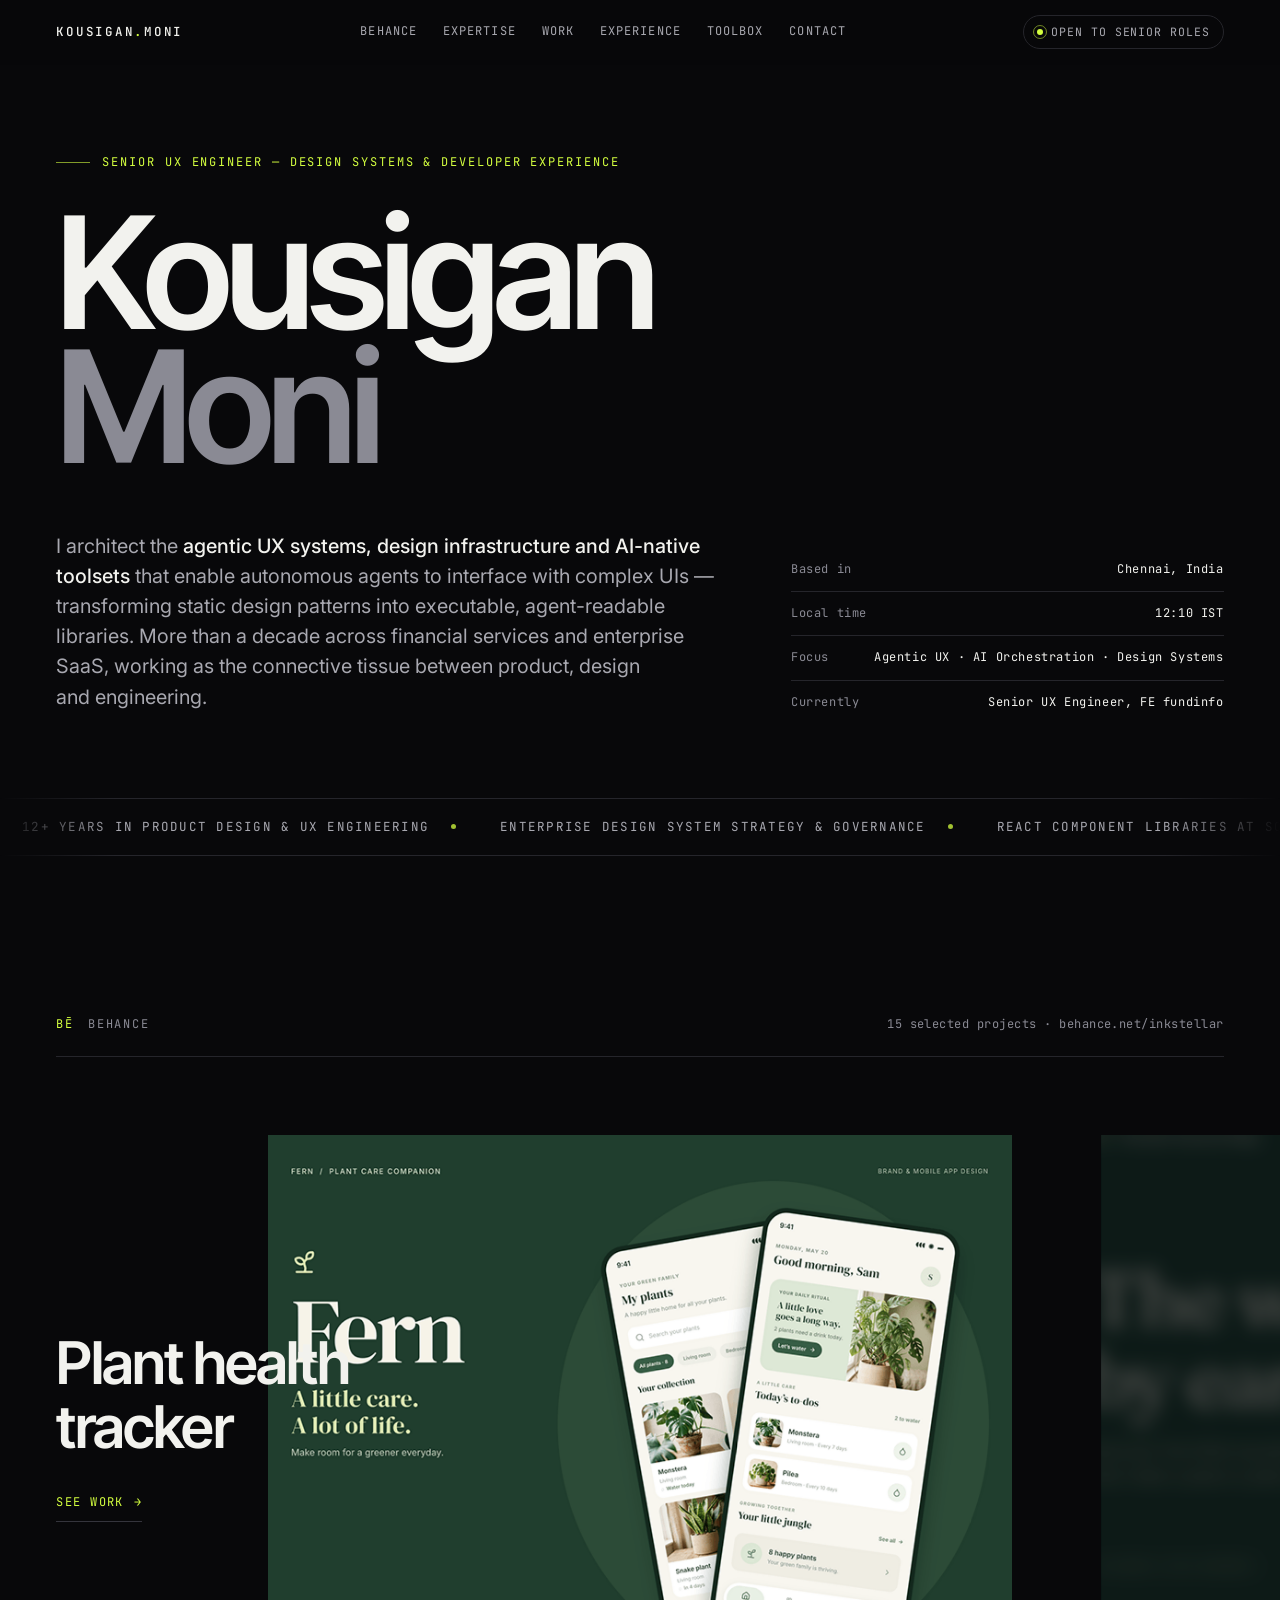
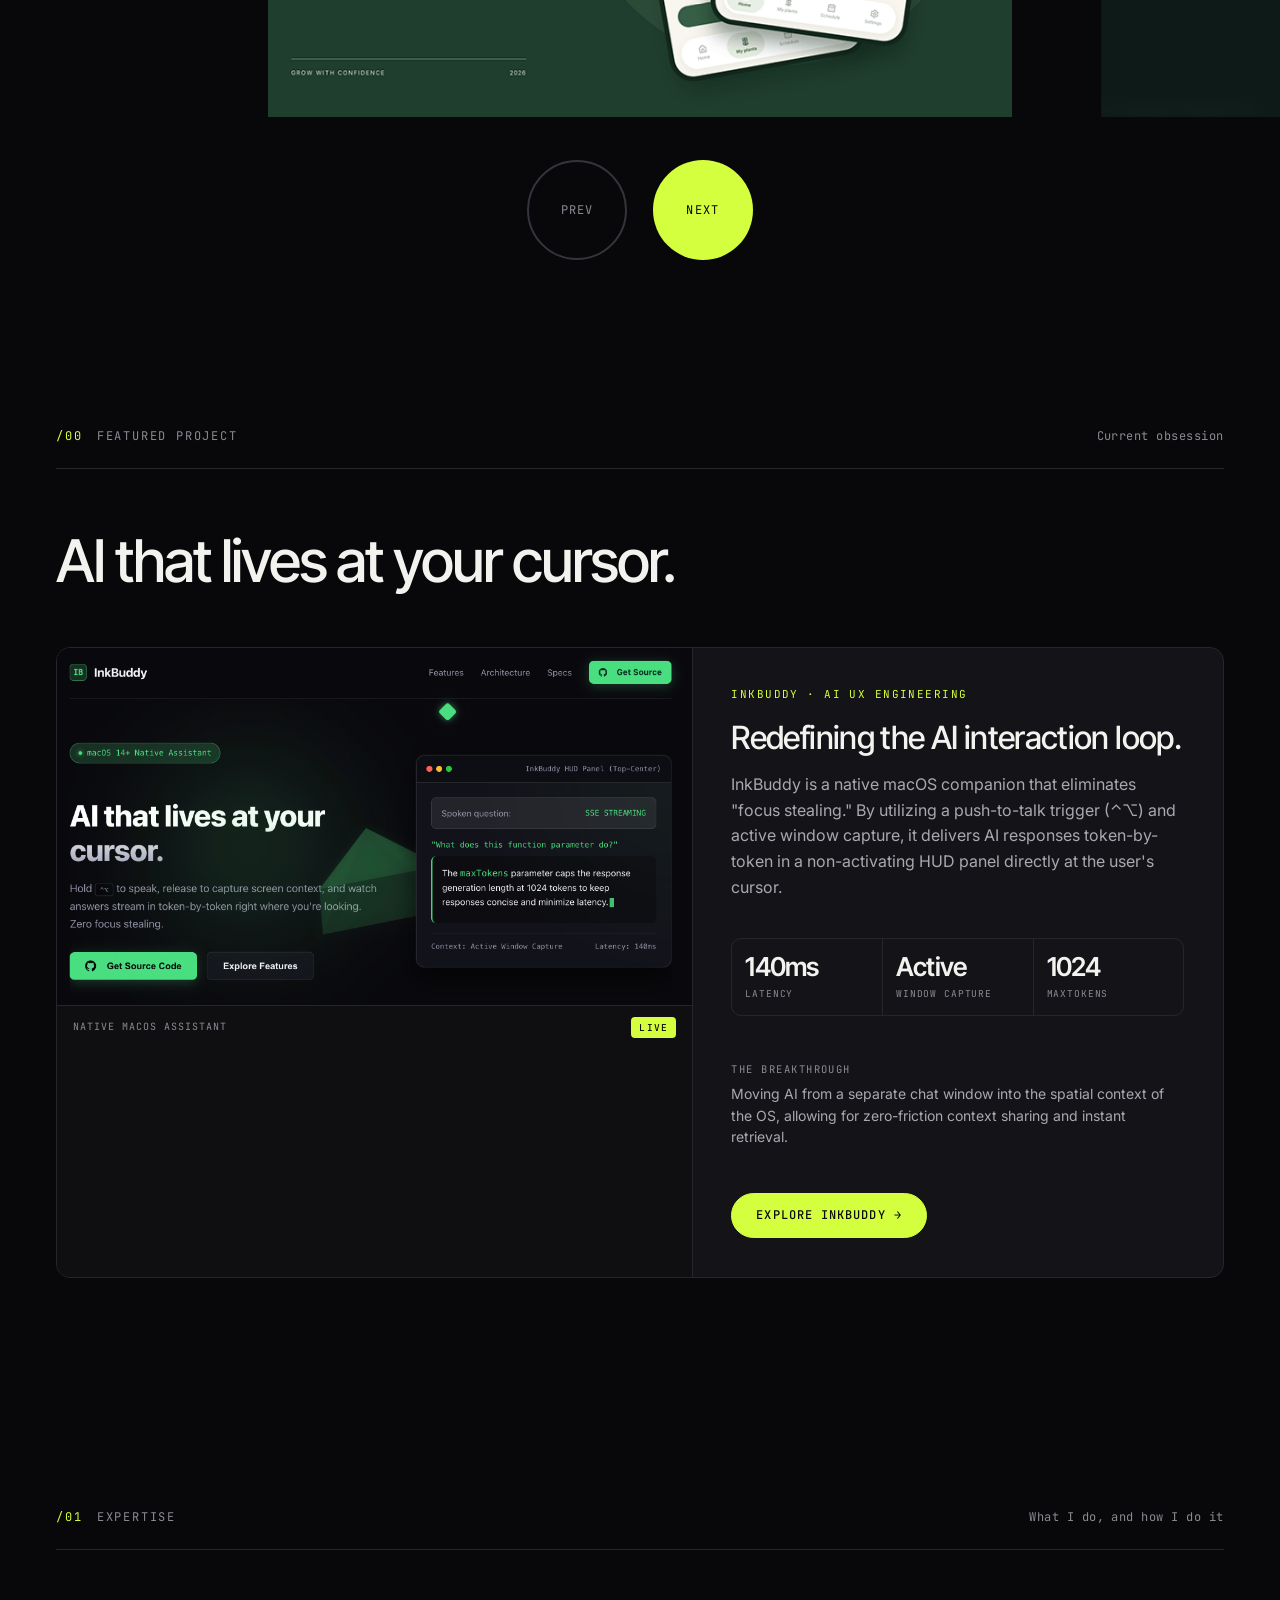
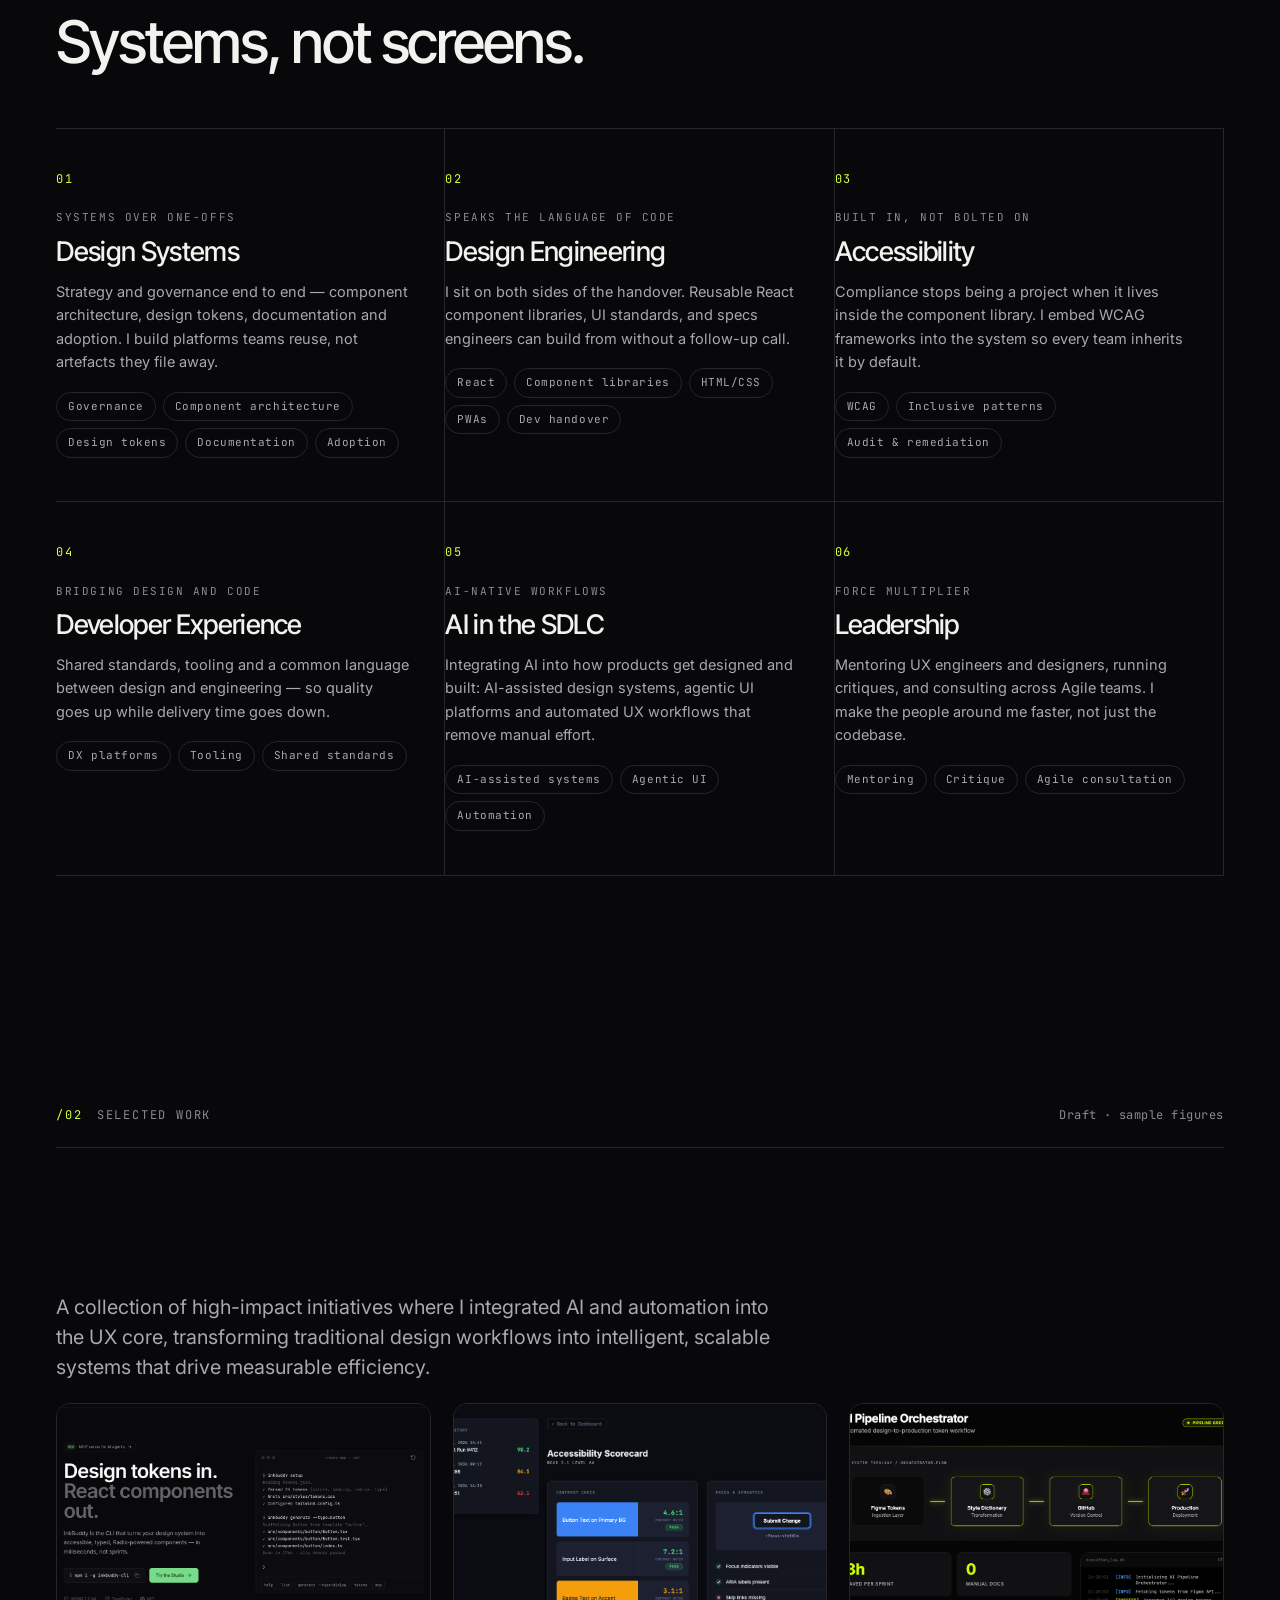
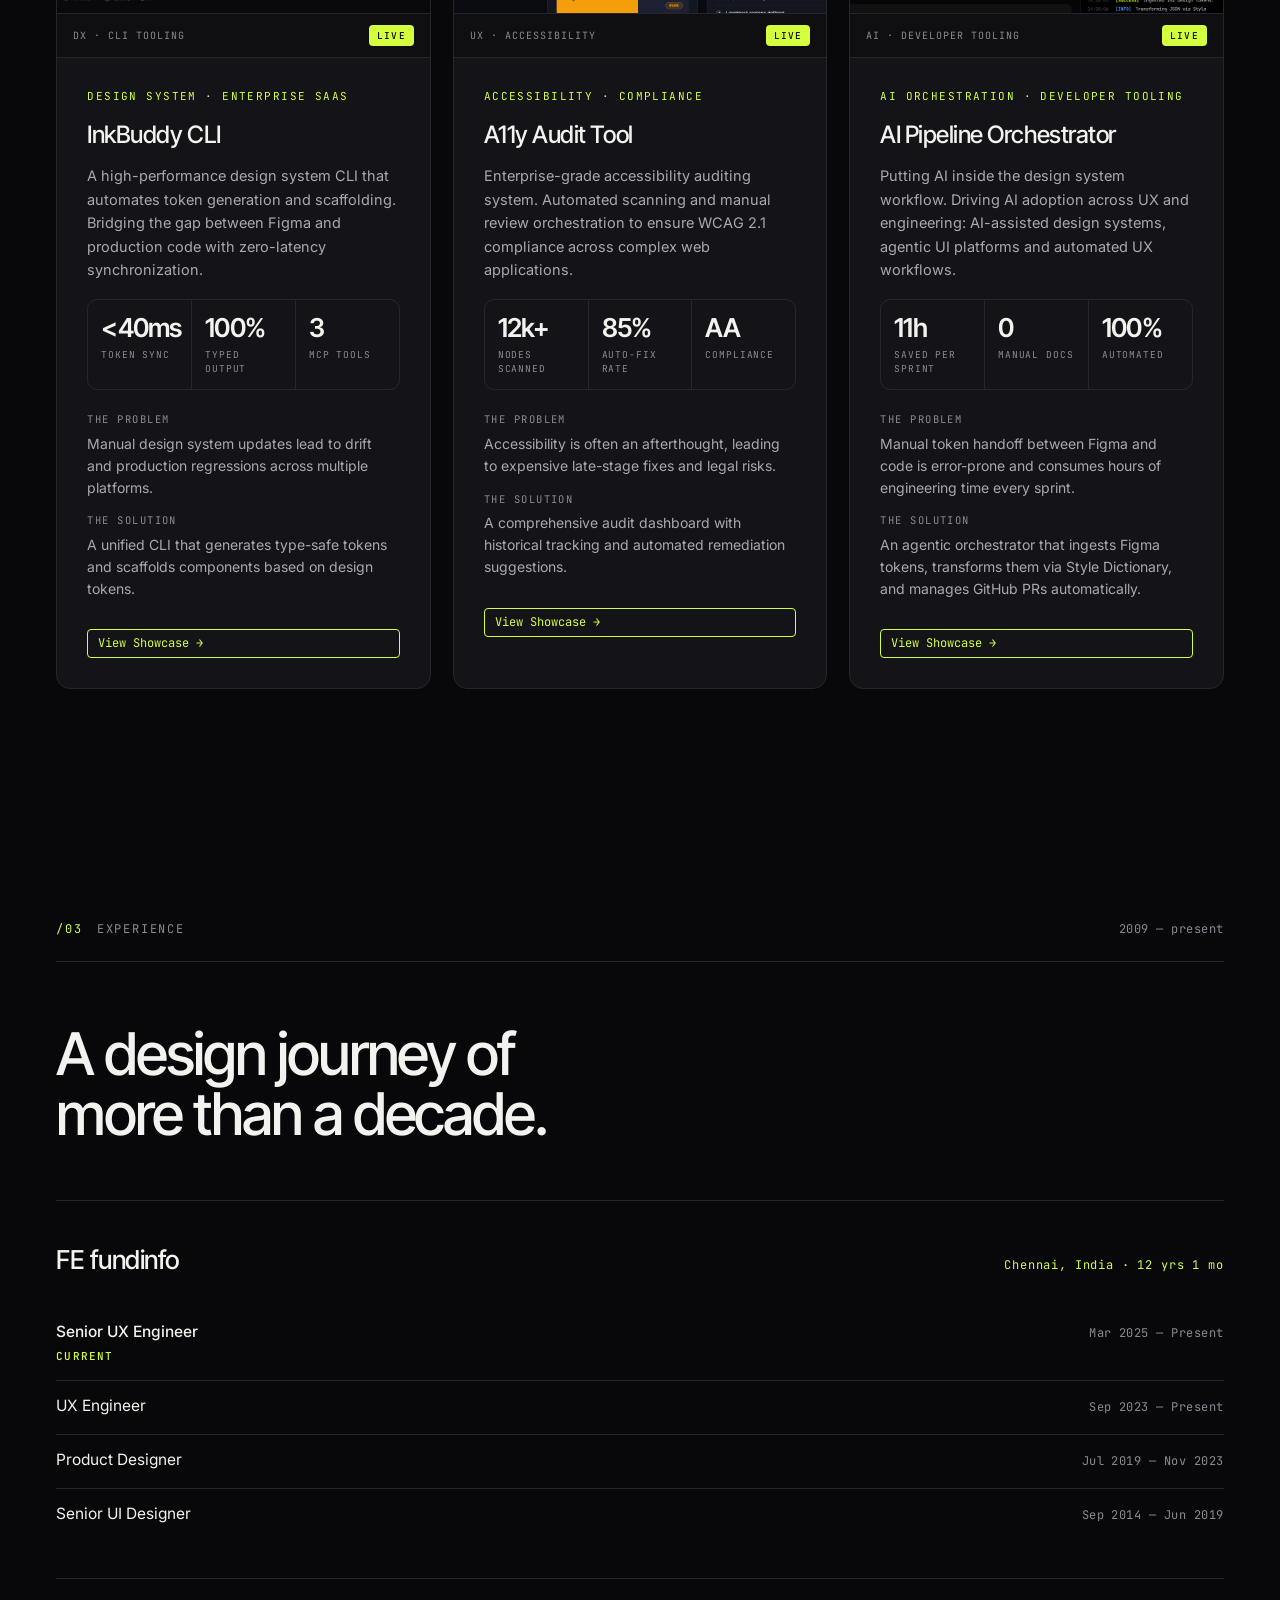
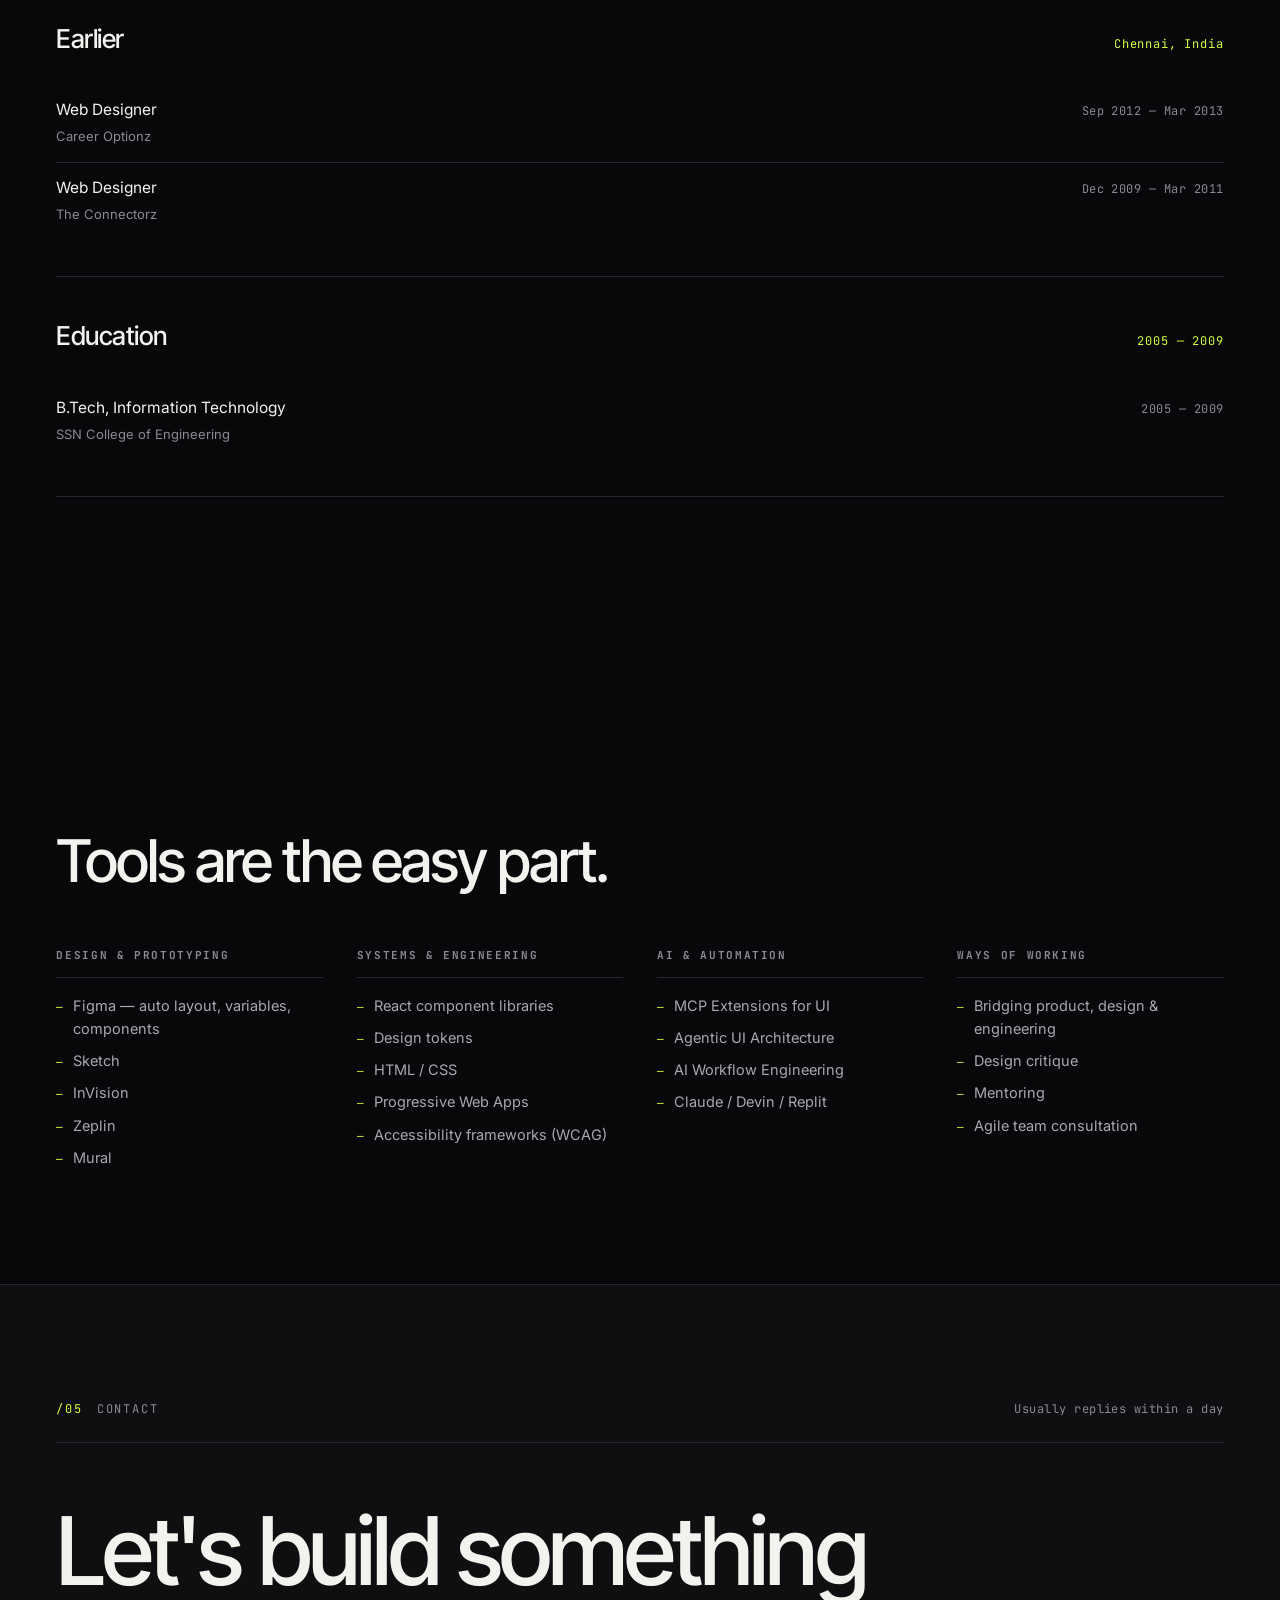
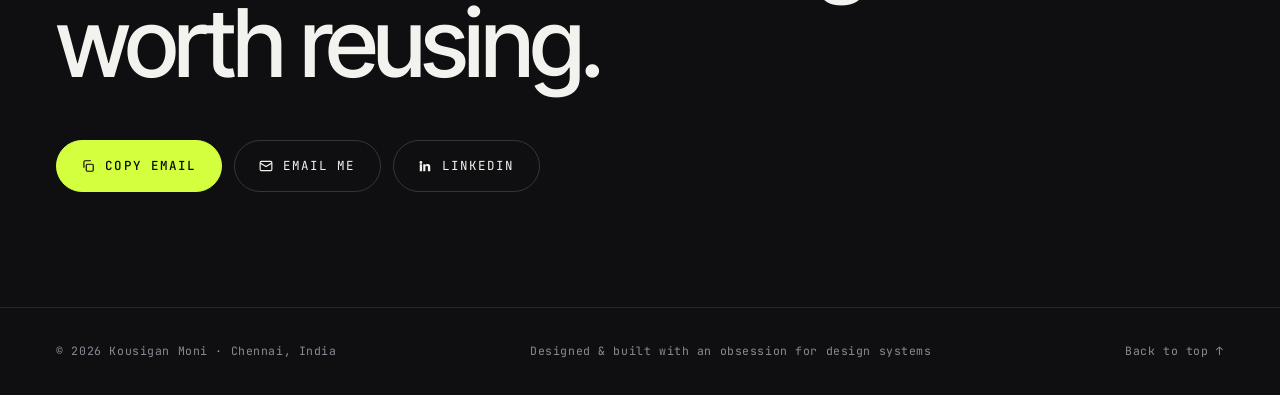
==== index.html @ a67876aa "feat: Behance fullscreen slider (15 projects, okai pattern) + assets + _headers" ====
<!DOCTYPE html>
<html lang="en" data-page-node-id="VDBBZ73EJv4SGHFp0mqHbA">
<head data-page-node-id="205j0Ls8H0ziARNyN1FF8c">
<meta charset="utf-8" data-page-node-id="7Ps9Nt7vD98co4qiyFOEYB">
<meta name="viewport" content="width=device-width, initial-scale=1" data-page-node-id="K7WDqNrcMw8ShCaWoq8xtK">
<title>Kousigan Moni — Senior UX Engineer, Design Systems</title>
<meta name="description" content="Kousigan Moni is a Senior UX Engineer specialising in design systems, React component libraries, design tokens, accessibility and developer experience for enterprise SaaS in financial services." data-page-node-id="NS2GOfpg7ohcAM9GNCvKyM">
<meta name="color-scheme" content="dark" data-page-node-id="cYdkBo4KEF61Tl9kotCYEu">
<meta name="theme-color" content="#08080A">
<link rel="canonical" href="https://portfolio.inkstellar.com/">
<link rel="icon" href="data:image/svg+xml,%3Csvg xmlns='http://www.w3.org/2000/svg' viewBox='0 0 32 32'%3E%3Crect width='32' height='32' rx='7' fill='%2308080A'/%3E%3Ctext x='16' y='22' font-family='monospace' font-size='17' font-weight='700' fill='%23D4FF3F' text-anchor='middle'%3EK%3C/text%3E%3C/svg%3E">

<!-- social / link preview -->
<meta property="og:type" content="website">
<meta property="og:site_name" content="Kousigan Moni">
<meta property="og:url" content="https://portfolio.inkstellar.com/">
<meta property="og:title" content="Kousigan Moni — Senior UX Engineer, Design Systems">
<meta property="og:description" content="Design systems, React component libraries and developer handover for enterprise SaaS in financial services. 12+ years across product, design and engineering.">
<meta property="og:image" content="https://portfolio.inkstellar.com/assets/og-image.png">
<meta property="og:image:type" content="image/png">
<meta property="og:image:width" content="1200">
<meta property="og:image:height" content="630">
<meta property="og:image:alt" content="Kousigan Moni — Senior UX Engineer, Design Systems">
<meta property="og:locale" content="en_GB">
<meta name="twitter:card" content="summary_large_image">
<meta name="twitter:title" content="Kousigan Moni — Senior UX Engineer, Design Systems">
<meta name="twitter:description" content="Design systems, React component libraries and developer handover for enterprise SaaS in financial services. 12+ years across product, design and engineering.">
<meta name="twitter:image" content="https://portfolio.inkstellar.com/assets/og-image.png">
<link rel="preconnect" href="https://fonts.googleapis.com" data-page-node-id="akE2itndQjomSXn5DSt1cE">
<link rel="preconnect" href="https://fonts.gstatic.com" crossorigin data-page-node-id="Y4tcNx5q9MxxbGoE5GGjPd">
<link href="https://fonts.googleapis.com/css2?family=Inter+Tight:wght@500;600&family=Inter:wght@400;500&family=JetBrains+Mono:wght@400;500&display=swap" rel="stylesheet" data-page-node-id="8kdBz8fXAnrUuuaHEfXrTO">
<link rel="stylesheet" href="https://cdn.jsdelivr.net/npm/swiper@11/swiper-bundle.min.css">
<style>
  :root{
    --bg:#08080A;
    --bg-2:#0F0F12;
    --surface:#141418;
    --line:#25252B;
    --line-2:#34343C;
    --fg:#F2F2EE;
    --fg-2:#A8A8B0;
    --fg-3:#8A8A94; /* 5.85:1 on --bg — was #6E6E78 at 3.97:1, which failed WCAG AA */
    --accent:#D4FF3F;
    --accent-dim:rgba(212,255,63,.14);
    --radius:14px;
    --pad:clamp(20px,4.4vw,72px);
    --maxw:1440px;
    --ease:cubic-bezier(.22,.61,.36,1);
    --mono:'JetBrains Mono',ui-monospace,SFMono-Regular,Menlo,monospace;
    --sans:'Inter',system-ui,-apple-system,'Segoe UI',sans-serif;
    --display:'Inter Tight','Inter',system-ui,sans-serif;
  }

  *,*::before,*::after{box-sizing:border-box}
  html{-webkit-text-size-adjust:100%;scroll-behavior:smooth}
  body{
    margin:0;background:var(--bg);color:var(--fg);
    font-family:var(--sans);font-size:16px;line-height:1.6;
    font-weight:400;-webkit-font-smoothing:antialiased;text-rendering:optimizeLegibility;
    overflow-x:hidden;
  }
  img,svg{display:block;max-width:100%}
  a{color:inherit;text-decoration:none}
  button{font:inherit;color:inherit;background:none;border:0;cursor:pointer}

  /* ---------- accessibility ---------- */
  :focus-visible{outline:2px solid var(--accent);outline-offset:3px;border-radius:4px}
  .skip{
    position:absolute;left:var(--pad);top:-100px;z-index:200;
    background:var(--accent);color:#0A0A0A;font-weight:600;font-size:14px;
    padding:12px 18px;border-radius:8px;transition:top .18s var(--ease);
  }
  .skip:focus{top:16px}
  .vh{position:absolute;width:1px;height:1px;padding:0;margin:-1px;overflow:hidden;clip:rect(0 0 0 0);white-space:nowrap;border:0}

  /* ---------- shell ---------- */
  .wrap{max-width:var(--maxw);margin:0 auto;padding-inline:var(--pad)}
  .rule{height:1px;background:var(--line);border:0;margin:0}

  /* ---------- progress ---------- */
  .progress{position:fixed;inset:0 0 auto 0;height:2px;background:transparent;z-index:120}
  .progress i{display:block;height:100%;width:0;background:var(--accent);transition:width .1s linear}

  /* ---------- nav ---------- */
  header.nav{
    position:fixed;top:0;left:0;right:0;z-index:100;
    backdrop-filter:blur(14px);-webkit-backdrop-filter:blur(14px);
    background:color-mix(in srgb,var(--bg) 78%,transparent);
    border-bottom:1px solid transparent;transition:border-color .3s var(--ease);
  }
  header.nav.stuck{border-bottom-color:var(--line)}
  .nav-in{display:flex;align-items:center;justify-content:space-between;gap:24px;height:64px}
  .mark{font-family:var(--mono);font-size:12.5px;letter-spacing:.14em;text-transform:uppercase;font-weight:500}
  .mark b{color:var(--accent);font-weight:500}
  .nav-links{display:flex;gap:26px;align-items:center}
  .nav-links a{
    font-family:var(--mono);font-size:12px;letter-spacing:.09em;text-transform:uppercase;
    color:var(--fg-2);transition:color .2s var(--ease);
  }
  .nav-links a:hover{color:var(--fg)}
  .status{
    display:inline-flex;align-items:center;gap:8px;
    font-family:var(--mono);font-size:11.5px;letter-spacing:.08em;text-transform:uppercase;
    color:var(--fg-2);border:1px solid var(--line);border-radius:999px;padding:7px 13px;
  }
  .dot{width:6px;height:6px;border-radius:50%;background:var(--accent);position:relative}
  .dot::after{
    content:"";position:absolute;inset:-4px;border-radius:50%;
    border:1px solid var(--accent);opacity:.5;animation:ping 2.4s var(--ease) infinite;
  }
  @keyframes ping{0%{transform:scale(.6);opacity:.7}70%,100%{transform:scale(1.5);opacity:0}}
  @media (max-width:880px){.nav-links{display:none}}

  /* ---------- hero ---------- */
  .hero{padding-top:clamp(120px,17vh,190px);padding-bottom:clamp(40px,6vw,70px);position:relative}
  .eyebrow{
    font-family:var(--mono);font-size:12px;letter-spacing:.16em;text-transform:uppercase;
    color:var(--accent);margin:0 0 clamp(20px,3vw,34px);display:flex;align-items:center;gap:12px;
  }
  .eyebrow::before{content:"";width:34px;height:1px;background:var(--accent);opacity:.6}
  h1.name{
    font-family:var(--display);font-weight:600;margin:0;
    font-size:clamp(52px,12.2vw,178px);line-height:.86;letter-spacing:-.045em;
    text-wrap:balance;
  }
  h1.name span{display:block;color:var(--fg-3)}
  .hero-grid{
    display:grid;grid-template-columns:minmax(0,1.55fr) minmax(0,1fr);
    gap:clamp(28px,5vw,80px);align-items:end;margin-top:clamp(30px,4.4vw,56px);
  }
  @media (max-width:900px){.hero-grid{grid-template-columns:1fr;align-items:start}}
  .lede{
    font-size:clamp(17px,1.55vw,21px);line-height:1.52;color:var(--fg-2);
    max-width:60ch;margin:0;text-wrap:pretty;
  }
  .lede strong{color:var(--fg);font-weight:500}
  .meta-list{list-style:none;margin:0;padding:0;display:grid;gap:12px}
  .meta-list li{
    display:flex;justify-content:space-between;gap:18px;
    font-family:var(--mono);font-size:12px;letter-spacing:.05em;
    padding-bottom:12px;border-bottom:1px solid var(--line);color:var(--fg-3);
  }
  .meta-list li:last-child{border-bottom:0;padding-bottom:0}
  .meta-list b{color:var(--fg);font-weight:400}

  /* ---------- marquee ---------- */
  .marquee{
    border-block:1px solid var(--line);margin-top:clamp(46px,7vw,86px);
    padding:18px 0;overflow:hidden;position:relative;
    -webkit-mask-image:linear-gradient(90deg,transparent,#000 9%,#000 91%,transparent);
    mask-image:linear-gradient(90deg,transparent,#000 9%,#000 91%,transparent);
  }
  .track{display:flex;width:max-content;animation:slide 46s linear infinite}
  .marquee:hover .track,.marquee:focus-within .track{animation-play-state:paused}
  @keyframes slide{to{transform:translateX(-50%)}}
  .track ul{display:flex;list-style:none;margin:0;padding:0}
  .track li{
    display:flex;align-items:center;gap:22px;padding-inline:22px;
    font-family:var(--mono);font-size:12.5px;letter-spacing:.1em;text-transform:uppercase;
    color:var(--fg-2);white-space:nowrap;
  }
  .track li::after{content:"";width:5px;height:5px;border-radius:50%;background:var(--accent);flex:none;opacity:.75}

  /* ---------- section chrome ---------- */
  section{padding-block:clamp(66px,9vw,132px)}
  .sec-head{
    display:flex;justify-content:space-between;align-items:baseline;gap:24px;
    padding-bottom:22px;border-bottom:1px solid var(--line);margin-bottom:clamp(34px,5vw,62px);
    flex-wrap:wrap;
  }
  .sec-label{
    font-family:var(--mono);font-size:12px;letter-spacing:.15em;text-transform:uppercase;
    color:var(--fg-3);margin:0;display:flex;gap:14px;align-items:center;
  }
  .sec-label b{color:var(--accent);font-weight:400}
  h2.sec-title{
    font-family:var(--display);font-weight:500;letter-spacing:-.035em;
    font-size:clamp(28px,4.6vw,60px);line-height:1.02;margin:0;max-width:22ch;text-wrap:balance;
  }
  .sec-note{font-family:var(--mono);font-size:12px;color:var(--fg-3);letter-spacing:.04em;margin:0}

  /* ---------- expertise ---------- */
  .grid-exp{display:grid;grid-template-columns:repeat(auto-fit,minmax(310px,1fr));gap:0;
    border-top:1px solid var(--line)}
  .exp{
    padding:clamp(26px,3.2vw,42px) clamp(20px,2.6vw,38px) clamp(30px,3.4vw,44px) 0;
    border-bottom:1px solid var(--line);border-right:1px solid var(--line);
    position:relative;transition:background .35s var(--ease);
  }
  .exp:hover{background:var(--bg-2)}
  .exp .num{
    font-family:var(--mono);font-size:12px;color:var(--accent);letter-spacing:.1em;display:block;margin-bottom:20px;
  }
  .exp .kick{
    font-family:var(--mono);font-size:11px;letter-spacing:.14em;text-transform:uppercase;
    color:var(--fg-3);display:block;margin-bottom:10px;
  }
  .exp h3{
    font-family:var(--display);font-weight:500;font-size:clamp(21px,2.2vw,27px);
    letter-spacing:-.025em;margin:0 0 12px;line-height:1.14;
  }
  .exp p{margin:0 0 18px;color:var(--fg-2);font-size:14.5px;line-height:1.62;max-width:46ch}
  .tags{list-style:none;display:flex;flex-wrap:wrap;gap:7px;margin:0;padding:0}
  .tags li{
    font-family:var(--mono);font-size:11px;letter-spacing:.05em;color:var(--fg-2);
    border:1px solid var(--line);border-radius:999px;padding:5px 11px;transition:.25s var(--ease);
  }
  .exp:hover .tags li{border-color:var(--line-2)}

  /* ---------- work ---------- */
  .work-grid{display:grid;gap:22px;grid-template-columns:repeat(auto-fit,minmax(340px,1fr))}
  .card{
    background:var(--surface);border:1px solid var(--line);border-radius:var(--radius);
    padding:0;display:flex;flex-direction:column;overflow:hidden;
    transition:border-color .35s var(--ease),transform .35s var(--ease);
  }
  .card:hover{border-color:var(--line-2);transform:translateY(-3px)}
  .card-body{padding:clamp(22px,2.4vw,30px);display:flex;flex-direction:column;gap:15px;flex:1}
  .card .kicker{
    font-family:var(--mono);font-size:11px;letter-spacing:.13em;text-transform:uppercase;color:var(--accent);
  }
  .card h3{font-family:var(--display);font-weight:500;font-size:clamp(20px,2vw,24px);letter-spacing:-.02em;margin:0;line-height:1.18}
  .card p{margin:0;color:var(--fg-2);font-size:14.5px;line-height:1.62}
  .card dl{margin:6px 0 0;display:grid;gap:14px}
  .card dt{
    font-family:var(--mono);font-size:10.5px;letter-spacing:.14em;text-transform:uppercase;
    color:var(--fg-3);margin-bottom:5px;
  }
  .card dd{margin:0;font-size:14px;color:var(--fg-2);line-height:1.55}
  /* case-study image */
  .shot{margin:0;background:var(--bg-2);border-bottom:1px solid var(--line)}
  .shot img{width:100%;height:auto;aspect-ratio:16/9;object-fit:cover;display:block}
  .shot figcaption{
    display:flex;justify-content:space-between;align-items:center;gap:14px;
    padding:11px 16px;border-top:1px solid var(--line);
    font-family:var(--mono);font-size:10px;letter-spacing:.1em;text-transform:uppercase;color:var(--fg-3);
  }
  .badge{
    flex:none;background:var(--accent);color:#0A0A0A;font-weight:500;font-size:9.5px;
    letter-spacing:.12em;border-radius:4px;padding:3px 8px;
  }

  /* outcome metrics */
  .metrics{
    list-style:none;margin:2px 0 0;padding:0;display:grid;
    grid-template-columns:repeat(auto-fit,minmax(96px,1fr));gap:1px;
    background:var(--line);border:1px solid var(--line);border-radius:10px;overflow:hidden;
  }
  .metrics li{background:var(--surface);padding:14px 13px}
  .metrics b{
    display:block;font-family:var(--display);font-weight:600;color:var(--fg);
    font-size:clamp(20px,2.1vw,26px);letter-spacing:-.03em;line-height:1.05;
  }
  .metrics span{
    display:block;margin-top:7px;font-family:var(--mono);font-size:9.5px;
    letter-spacing:.09em;text-transform:uppercase;color:var(--fg-3);line-height:1.45;
  }
  .foot-note{
    margin:0;padding-top:2px;font-family:var(--mono);font-size:10.5px;
    letter-spacing:.04em;line-height:1.6;color:var(--fg-3);
  }
  .foot-note b{color:var(--accent);font-weight:400}

  /* draft / sample notice */
  .sample-note{
    display:flex;gap:14px;align-items:flex-start;margin:0;
    border:1px dashed var(--line-2);border-radius:10px;padding:16px 18px;background:var(--accent-dim);
  }
  .sample-note p{
    margin:0;font-family:var(--mono);font-size:11.5px;line-height:1.7;
    letter-spacing:.03em;color:var(--fg-2);
  }
  .sample-note b{color:var(--accent);font-weight:400}

  /* ---------- timeline ---------- */
  .tl{border-top:1px solid var(--line)}
  .tl-group{border-bottom:1px solid var(--line);padding:clamp(26px,3vw,40px) 0}
  .tl-head{display:flex;justify-content:space-between;align-items:baseline;gap:20px;flex-wrap:wrap;margin-bottom:26px}
  .tl-head h3{font-family:var(--display);font-weight:500;font-size:clamp(20px,2.1vw,26px);letter-spacing:-.02em;margin:0}
  .tl-head .span{font-family:var(--mono);font-size:12px;color:var(--accent);letter-spacing:.07em}
  .tl-rows{display:grid;gap:2px}
  .row{
    display:grid;grid-template-columns:minmax(0,1fr) auto;gap:20px;align-items:baseline;
    padding:13px 0;border-top:1px solid var(--line);
  }
  .row:first-child{border-top:0}
  .row .role{font-size:15.5px;color:var(--fg)}
  .row .role small{display:block;color:var(--fg-3);font-size:13px;margin-top:3px}
  .row .when{font-family:var(--mono);font-size:12px;color:var(--fg-3);letter-spacing:.04em;white-space:nowrap}
  .row.lead .role{font-weight:500}
  .row.lead .role small{color:var(--accent);font-family:var(--mono);font-size:11px;letter-spacing:.1em;text-transform:uppercase}

  /* ---------- toolbox ---------- */
  .tools{display:grid;gap:34px;grid-template-columns:repeat(auto-fit,minmax(230px,1fr))}
  .tool-col h3{
    font-family:var(--mono);font-size:11px;letter-spacing:.15em;text-transform:uppercase;
    color:var(--fg-3);margin:0 0 16px;padding-bottom:12px;border-bottom:1px solid var(--line);
  }
  .tool-col ul{list-style:none;margin:0;padding:0;display:grid;gap:9px}
  .tool-col li{font-size:14.5px;color:var(--fg-2);display:flex;gap:10px;align-items:baseline}
  .tool-col li::before{content:"—";color:var(--accent);font-family:var(--mono);font-size:11px}

  /* ---------- contact ---------- */
  .contact{background:var(--bg-2);border-top:1px solid var(--line)}
  .contact h2{
    font-family:var(--display);font-weight:500;letter-spacing:-.04em;
    font-size:clamp(32px,7.4vw,104px);line-height:.98;margin:0 0 clamp(30px,4vw,50px);text-wrap:balance;
  }
  .cta-row{display:flex;flex-wrap:wrap;gap:12px;align-items:center}
  .btn{
    display:inline-flex;align-items:center;gap:10px;
    font-family:var(--mono);font-size:12.5px;letter-spacing:.09em;text-transform:uppercase;
    padding:15px 24px;border-radius:999px;border:1px solid var(--line-2);
    transition:.28s var(--ease);color:var(--fg);
  }
  .btn:hover{border-color:var(--fg-2);background:var(--surface)}
  .btn.primary{background:var(--accent);color:#0A0A0A;border-color:var(--accent);font-weight:500}
  .btn.primary:hover{background:#E2FF6B;border-color:#E2FF6B}
  .btn svg{width:14px;height:14px;flex:none}

  footer{padding-block:34px;border-top:1px solid var(--line);background:var(--bg-2)}
  .foot{display:flex;justify-content:space-between;gap:18px;flex-wrap:wrap;
    font-family:var(--mono);font-size:11.5px;letter-spacing:.05em;color:var(--fg-3)}
  .foot a:hover{color:var(--accent)}

  /* ---------- reveal ---------- */
  .rv{opacity:0;transform:translateY(20px);transition:opacity .75s var(--ease),transform .75s var(--ease)}
  .rv.in{opacity:1;transform:none}

  @media (prefers-reduced-motion:reduce){
    html{scroll-behavior:auto}
    .rv{opacity:1;transform:none;transition:none}
    .track{animation:none}
    .dot::after{animation:none}
    *{transition-duration:.01ms !important}
  }
  @media (max-width:620px){
    .exp{border-right:0}
    .row{grid-template-columns:1fr}
    .row .when{grid-row:1}
  }

  /* ---------- behance slider (okai portfolio-slider-2 pattern) ---------- */
  .behance{position:relative;padding-block:clamp(50px,7vw,90px) 0}
  .behance-slider{height:clamp(620px,88svh,980px);position:relative}
  .behance-slide{width:100%;height:100%;display:flex;align-items:center}
  .behance-cover{position:relative;overflow:hidden;width:min(60%,744px);aspect-ratio:808/632;margin-inline:auto;background:var(--bg-2)}
  .behance-cover img{position:absolute;inset:0;width:100%;height:100%;object-fit:cover;object-position:center;filter:blur(8px) brightness(.65);opacity:.45;transition:filter .6s var(--ease),opacity .6s var(--ease)}
  .swiper-slide-active .behance-cover img{filter:none;opacity:1}
  .behance-descr{position:absolute;left:0;width:min(38%,480px);z-index:2;padding:clamp(20px,3vw,40px) var(--pad)}
  .behance-descr h3{font-family:var(--display);font-weight:600;font-size:clamp(34px,4.6vw,68px);line-height:1.08;letter-spacing:-.03em;color:var(--fg);margin:0 0 30px;text-wrap:balance}
  .behance-link{display:inline-flex;align-items:center;gap:10px;font-family:var(--mono);font-size:12px;letter-spacing:.12em;text-transform:uppercase;color:var(--accent);border-bottom:1px solid var(--line-2);padding-bottom:8px;transition:border-color .25s var(--ease)}
  .behance-link:hover{border-color:var(--accent)}
  .behance-nav{position:absolute;bottom:clamp(24px,4vw,55px);left:0;right:0;display:flex;justify-content:center;gap:clamp(16px,2vw,30px);z-index:5}
  .behance-btn{width:clamp(72px,9vw,100px);height:clamp(72px,9vw,100px);border-radius:50%;background:var(--accent);color:#0A0A0A;font-family:var(--mono);font-size:12px;letter-spacing:.1em;text-transform:uppercase;display:flex;align-items:center;justify-content:center;cursor:pointer;transition:.4s var(--ease)}
  .behance-btn.swiper-button-disabled{background:transparent;border:2px solid var(--line-2);color:var(--fg-3);cursor:not-allowed}
  .behance-btn:focus-visible{outline:2px solid var(--accent);outline-offset:3px}
  @media (max-width:880px){.behance-cover{width:100%;aspect-ratio:808/632}.behance-descr{width:auto;right:0;padding-top:18px}}
  @media (max-width:620px){.behance-cover{aspect-ratio:808/632}}
  @media (prefers-reduced-motion:reduce){.behance-cover,.behance-descr,.behance-cover img{transition:none!important}}
</style>
</head>
<body data-page-node-id="DblrFvxGD2rZCInSWpog3G">

<a class="skip" href="#main" data-page-node-id="VOVDkc9V7NlW4o6C4DpuF3">Skip to content</a>
<div class="progress" aria-hidden="true" data-page-node-id="FmUH6kcLTIpOfadn7AcUlf"><i id="bar" data-page-node-id="ui9Dccik8kb4K49cJrLh5j"></i></div>

<header class="nav" id="nav" data-page-node-id="29gnrq51EaaNDOgBfpBUZQ">
  <div class="wrap nav-in" data-page-node-id="YVHfbiOR2Nk4rKjtAOFAvW">
    <a class="mark" href="#top" aria-label="Kousigan Moni — home" data-page-node-id="Cq7UUZ8PwYn7XMEsKG40qZ">Kousigan<b data-page-node-id="UlvC0L9Xbizl3EqczVk7Ke">.</b>Moni</a>
    <nav class="nav-links" aria-label="Sections" data-page-node-id="qnF1CucXfDTms36ktbHlZ1">
      <a href="#behance">Behance</a>
      <a href="#expertise" data-page-node-id="bmNt8DLTPDJ5IZaEDprQ6P">Expertise</a>
      <a href="#work" data-page-node-id="d91FtWBmEGa6LiKh3eLFRZ">Work</a>
      <a href="#experience" data-page-node-id="Qo9ugKcvqfnR9PUvhXL1ny">Experience</a>
      <a href="#toolbox" data-page-node-id="3oXFRNkmwyQcNTYDm5gc24">Toolbox</a>
      <a href="#contact" data-page-node-id="9uczVULQAf6rT5npx9WuWE">Contact</a>
    </nav>
    <span class="status" data-page-node-id="R4FT0BDtwio1xyiCNEAuhE"><span class="dot" aria-hidden="true" data-page-node-id="kvyBnMYVwV3w2sJHi5Bq8O"></span>Open to senior roles</span>
  </div>
</header>

<main id="main" data-page-node-id="XsnzVTzknaHl7BKtkpf8OX">

  <!-- ================= HERO ================= -->
  <section class="hero" id="top" data-page-node-id="1wPBVstBboasBuD1dEBW42">
    <div class="wrap" data-page-node-id="KlW01BUy5Ds8IMBtIn5vv0">
      <p class="eyebrow rv" data-page-node-id="G6jcDjTSCndfFo9QQbjBeF">Senior UX Engineer — Design Systems &amp; Developer Experience</p>
      <h1 class="name rv" data-page-node-id="8uLzpC8chDBDd9L3AINwAf">Kousigan<span data-page-node-id="HYZ5rSnclfF6GinmiwtFYH">Moni</span></h1>

      <div class="hero-grid" data-page-node-id="DAzX4EwpeA7NCnLkv1HDFh">
        <p class="lede rv" data-page-node-id="3x7A3Dvl2iXMQVxIWx6Pco">
          I architect the <strong data-page-node-id="o8iNCJ4L7ucGYDxTEfetkI">agentic UX systems, design infrastructure and AI-native toolsets</strong>
          that enable autonomous agents to interface with complex UIs — transforming static design patterns into executable, agent-readable libraries.
          More than a decade across financial services and enterprise SaaS, working as the connective tissue
          between product, design and engineering.
        </p>
        <ul class="meta-list rv" data-page-node-id="IOesEfunTJC09p1LKl1YHd">
          <li data-page-node-id="LGHIrtqsOFJMFOj4xHUMLC"><span data-page-node-id="gxmPGeZBxhNtsFE9czHDuC">Based in</span><b data-page-node-id="qhNBobk4cnJ86MapOZ3Qib">Chennai, India</b></li>
          <li data-page-node-id="CROk0IJChCOT44qkftv2Cx"><span data-page-node-id="e2Zz1tS60PQWlONej9DM9Q">Local time</span><b id="clock" data-page-node-id="1QG4AuT0RBcl6fNfMVfgUm">—</b></li>
          <li data-page-node-id="OD0TlV9R1cJZ5KZRXc84wJ"><span data-page-node-id="TyuFY1DTn8CwE3QxkMAGrE">Focus</span><b data-page-node-id="NfaNKOqaXgzttQW2vBBGp7">Agentic UX · AI Orchestration · Design Systems</b></li>
          <li data-page-node-id="ULldizWFWFWGDoBL3Cns33"><span data-page-node-id="xtfHGJbTk0S8Y9HWAvnSpZ">Currently</span><b data-page-node-id="17mAQRDketE0F3DTHSM5hh">Senior UX Engineer, FE fundinfo</b></li>
        </ul>
      </div>
    </div>

    <div class="marquee" aria-label="Areas of practice" data-page-node-id="I48gBRzDctZP4kfkZWF4Uh">
      <div class="track" data-page-node-id="dzSpvsChVrtvmguzmNWBzi">
        <ul data-page-node-id="v6OXYVgHMdJZ4VWCmr8Mhi">
          <li data-page-node-id="cU5C0T3LUdcmaqLI8P9vgC">12+ years in product design &amp; UX engineering</li>
          <li data-page-node-id="kO6ktBzthoHfGHPaqKvFaz">Enterprise design system strategy &amp; governance</li>
          <li data-page-node-id="Eod2ORP8jMMDtC4346T2Jb">React component libraries at scale</li>
          <li data-page-node-id="x0PfITDduBJKHagDvDMfuz">Design tokens &amp; UI standards</li>
          <li data-page-node-id="TZ6cb31MbyKkEDdcN3QQrF">Accessibility (WCAG) embedded in the system</li>
          <li data-page-node-id="J0bnoKbQrT2okl02tc0Byf">Developer handover &amp; DX platforms</li>
          <li data-page-node-id="q31jvlhrtlWZAZsso4tfYC">AI-assisted design systems</li>
          <li data-page-node-id="euK0gSpBWsDAqJbsprhyWl">Agentic UI platforms</li>
          <li data-page-node-id="SJlLjUYw04H0WdCkB5jKLD">Automated UX workflows</li>
          <li data-page-node-id="GEmhTx16JYxHqlv0v1EFFt">Mentoring UX engineers &amp; designers</li>
        </ul>
        <ul aria-hidden="true" data-page-node-id="YZKy8HS2tSes13o5zQMkey">
          <li data-page-node-id="OsgAuwUWS5PGDONiBx5H9D">12+ years in product design &amp; UX engineering</li>
          <li data-page-node-id="NcD5ACXQYySGPkHsXdTwdy">Enterprise design system strategy &amp; governance</li>
          <li data-page-node-id="hWsrGqFWoCcOpjTbOdER5E">React component libraries at scale</li>
          <li data-page-node-id="5CYkAOAI2zOZQa861t8dTv">Design tokens &amp; UI standards</li>
          <li data-page-node-id="J9AgH5w9aRcUQfxlKqe8SH">Accessibility (WCAG) embedded in the system</li>
          <li data-page-node-id="QAXcJD7UQvtvUKGirl52jt">Developer handover &amp; DX platforms</li>
          <li data-page-node-id="kRWxyKyQ71htMjZNR9l6XN">AI-assisted design systems</li>
          <li data-page-node-id="l4dVz1UdyTS1qdNnKpQZNe">Agentic UI platforms</li>
          <li data-page-node-id="kHPrXFzGHJer8QEt4wTygi">Automated UX workflows</li>
          <li data-page-node-id="CxgGNnJmK7jpObbtGFG176">Mentoring UX engineers &amp; designers</li>
        </ul>
      </div>
    </div>
  </section>

  
<!-- ================= BEHANCE SLIDER ================= -->
<section id="behance" class="behance" aria-label="Behance project showcase">
  <div class="wrap">
    <div class="sec-head rv">
      <p class="sec-label"><b>Bē</b> Behance</p>
      <p class="sec-note">15 selected projects · behance.net/inkstellar</p>
    </div>
  </div>
  <div class="behance-slider">
    <div class="swiper">
      <div class="swiper-wrapper">
        <div class="swiper-slide">
          <div class="behance-slide">
            <figure class="behance-cover" data-swiper-parallax="60%">
              <img src="assets/behance/behance-01-plant-health-tracker.png" alt="Plant health tracker — Behance cover" data-swiper-parallax="0" data-swiper-parallax-scale="1.2" loading="eager" fetchpriority="high" decoding="async">
            </figure>
            <div class="behance-descr" data-swiper-parallax-opacity="0" data-swiper-parallax-scale=".7">
              <h3>Plant health tracker</h3>
              <a class="behance-link" href="https://www.behance.net/gallery/258749217/Plant-health-tracker" target="_blank" rel="noopener">See work<span aria-hidden="true">→</span></a>
            </div>
          </div>
        </div>
        <div class="swiper-slide">
          <div class="behance-slide">
            <figure class="behance-cover" data-swiper-parallax="60%">
              <img src="assets/behance/behance-02-pocket-sound-map.png" alt="Pocket Sound Map — Behance cover" data-swiper-parallax="0" data-swiper-parallax-scale="1.2" loading="lazy" decoding="async">
            </figure>
            <div class="behance-descr" data-swiper-parallax-opacity="0" data-swiper-parallax-scale=".7">
              <h3>Pocket Sound Map</h3>
              <a class="behance-link" href="https://www.behance.net/gallery/258748437/Pocket-Sound-Map" target="_blank" rel="noopener">See work<span aria-hidden="true">→</span></a>
            </div>
          </div>
        </div>
        <div class="swiper-slide">
          <div class="behance-slide">
            <figure class="behance-cover" data-swiper-parallax="60%">
              <img src="assets/behance/behance-03-trading-terminal.png" alt="Trading terminal — Behance cover" data-swiper-parallax="0" data-swiper-parallax-scale="1.2" loading="lazy" decoding="async">
            </figure>
            <div class="behance-descr" data-swiper-parallax-opacity="0" data-swiper-parallax-scale=".7">
              <h3>Trading terminal</h3>
              <a class="behance-link" href="https://www.behance.net/gallery/258748143/Trading-terminal" target="_blank" rel="noopener">See work<span aria-hidden="true">→</span></a>
            </div>
          </div>
        </div>
        <div class="swiper-slide">
          <div class="behance-slide">
            <figure class="behance-cover" data-swiper-parallax="60%">
              <img src="assets/behance/behance-04-mock-api-server.png" alt="A Mock API Server — Behance cover" data-swiper-parallax="0" data-swiper-parallax-scale="1.2" loading="lazy" decoding="async">
            </figure>
            <div class="behance-descr" data-swiper-parallax-opacity="0" data-swiper-parallax-scale=".7">
              <h3>A Mock API Server</h3>
              <a class="behance-link" href="https://www.behance.net/gallery/258747799/A-Mock-API-Server" target="_blank" rel="noopener">See work<span aria-hidden="true">→</span></a>
            </div>
          </div>
        </div>
        <div class="swiper-slide">
          <div class="behance-slide">
            <figure class="behance-cover" data-swiper-parallax="60%">
              <img src="assets/behance/behance-05-ux-audit.png" alt="UX Audit — Behance cover" data-swiper-parallax="0" data-swiper-parallax-scale="1.2" loading="lazy" decoding="async">
            </figure>
            <div class="behance-descr" data-swiper-parallax-opacity="0" data-swiper-parallax-scale=".7">
              <h3>UX Audit</h3>
              <a class="behance-link" href="https://www.behance.net/gallery/258747381/UX-Audit" target="_blank" rel="noopener">See work<span aria-hidden="true">→</span></a>
            </div>
          </div>
        </div>
        <div class="swiper-slide">
          <div class="behance-slide">
            <figure class="behance-cover" data-swiper-parallax="60%">
              <img src="assets/behance/behance-06-food-recipe-maker.png" alt="Food Recipe Maker — Behance cover" data-swiper-parallax="0" data-swiper-parallax-scale="1.2" loading="lazy" decoding="async">
            </figure>
            <div class="behance-descr" data-swiper-parallax-opacity="0" data-swiper-parallax-scale=".7">
              <h3>Food Recipe Maker</h3>
              <a class="behance-link" href="https://www.behance.net/gallery/258747113/Food-Recipe-Maker" target="_blank" rel="noopener">See work<span aria-hidden="true">→</span></a>
            </div>
          </div>
        </div>
        <div class="swiper-slide">
          <div class="behance-slide">
            <figure class="behance-cover" data-swiper-parallax="60%">
              <img src="assets/behance/behance-07-landing-page-isp.png" alt="Landing Page for an ISP — Behance cover" data-swiper-parallax="0" data-swiper-parallax-scale="1.2" loading="lazy" decoding="async">
            </figure>
            <div class="behance-descr" data-swiper-parallax-opacity="0" data-swiper-parallax-scale=".7">
              <h3>Landing Page for an ISP</h3>
              <a class="behance-link" href="https://www.behance.net/gallery/258746835/Landing-Page-for-an-ISP" target="_blank" rel="noopener">See work<span aria-hidden="true">→</span></a>
            </div>
          </div>
        </div>
        <div class="swiper-slide">
          <div class="behance-slide">
            <figure class="behance-cover" data-swiper-parallax="60%">
              <img src="assets/behance/behance-08-health-care.png" alt="A Health Care — Behance cover" data-swiper-parallax="0" data-swiper-parallax-scale="1.2" loading="lazy" decoding="async">
            </figure>
            <div class="behance-descr" data-swiper-parallax-opacity="0" data-swiper-parallax-scale=".7">
              <h3>A Health Care</h3>
              <a class="behance-link" href="https://www.behance.net/gallery/258746435/A-Health-Care" target="_blank" rel="noopener">See work<span aria-hidden="true">→</span></a>
            </div>
          </div>
        </div>
        <div class="swiper-slide">
          <div class="behance-slide">
            <figure class="behance-cover" data-swiper-parallax="60%">
              <img src="assets/behance/behance-09-bakery-management.png" alt="A Bakery Management — Behance cover" data-swiper-parallax="0" data-swiper-parallax-scale="1.2" loading="lazy" decoding="async">
            </figure>
            <div class="behance-descr" data-swiper-parallax-opacity="0" data-swiper-parallax-scale=".7">
              <h3>A Bakery Management</h3>
              <a class="behance-link" href="https://www.behance.net/gallery/258746241/A-Bakery-Management" target="_blank" rel="noopener">See work<span aria-hidden="true">→</span></a>
            </div>
          </div>
        </div>
        <div class="swiper-slide">
          <div class="behance-slide">
            <figure class="behance-cover" data-swiper-parallax="60%">
              <img src="assets/behance/behance-10-gaming-landing.png" alt="Gaming Landing page — Behance cover" data-swiper-parallax="0" data-swiper-parallax-scale="1.2" loading="lazy" decoding="async">
            </figure>
            <div class="behance-descr" data-swiper-parallax-opacity="0" data-swiper-parallax-scale=".7">
              <h3>Gaming Landing page</h3>
              <a class="behance-link" href="https://www.behance.net/gallery/258746143/Gaming-Landing-page" target="_blank" rel="noopener">See work<span aria-hidden="true">→</span></a>
            </div>
          </div>
        </div>
        <div class="swiper-slide">
          <div class="behance-slide">
            <figure class="behance-cover" data-swiper-parallax="60%">
              <img src="assets/behance/behance-11-branding-studio.png" alt="Branding Studio — Behance cover" data-swiper-parallax="0" data-swiper-parallax-scale="1.2" loading="lazy" decoding="async">
            </figure>
            <div class="behance-descr" data-swiper-parallax-opacity="0" data-swiper-parallax-scale=".7">
              <h3>Branding Studio</h3>
              <a class="behance-link" href="https://www.behance.net/gallery/258745891/Branding-Studio" target="_blank" rel="noopener">See work<span aria-hidden="true">→</span></a>
            </div>
          </div>
        </div>
        <div class="swiper-slide">
          <div class="behance-slide">
            <figure class="behance-cover" data-swiper-parallax="60%">
              <img src="assets/behance/behance-12-rethinking-airpods.png" alt="Rethinking Airpods — Behance cover" data-swiper-parallax="0" data-swiper-parallax-scale="1.2" loading="lazy" decoding="async">
            </figure>
            <div class="behance-descr" data-swiper-parallax-opacity="0" data-swiper-parallax-scale=".7">
              <h3>Rethinking Airpods</h3>
              <a class="behance-link" href="https://www.behance.net/gallery/258745607/Rethinking-Airpods" target="_blank" rel="noopener">See work<span aria-hidden="true">→</span></a>
            </div>
          </div>
        </div>
        <div class="swiper-slide">
          <div class="behance-slide">
            <figure class="behance-cover" data-swiper-parallax="60%">
              <img src="assets/behance/behance-13-agentic-product-mgmt.png" alt="Agentic Product Management — Behance cover" data-swiper-parallax="0" data-swiper-parallax-scale="1.2" loading="lazy" decoding="async">
            </figure>
            <div class="behance-descr" data-swiper-parallax-opacity="0" data-swiper-parallax-scale=".7">
              <h3>Agentic Product Management</h3>
              <a class="behance-link" href="https://www.behance.net/gallery/258327779/Agentic-Product-Management" target="_blank" rel="noopener">See work<span aria-hidden="true">→</span></a>
            </div>
          </div>
        </div>
        <div class="swiper-slide">
          <div class="behance-slide">
            <figure class="behance-cover" data-swiper-parallax="60%">
              <img src="assets/behance/behance-14-employee-handbook.png" alt="Employee Handbook — Behance cover" data-swiper-parallax="0" data-swiper-parallax-scale="1.2" loading="lazy" decoding="async">
            </figure>
            <div class="behance-descr" data-swiper-parallax-opacity="0" data-swiper-parallax-scale=".7">
              <h3>Employee Handbook</h3>
              <a class="behance-link" href="https://www.behance.net/gallery/258326709/Employee-Handbook" target="_blank" rel="noopener">See work<span aria-hidden="true">→</span></a>
            </div>
          </div>
        </div>
        <div class="swiper-slide">
          <div class="behance-slide">
            <figure class="behance-cover" data-swiper-parallax="60%">
              <img src="assets/behance/behance-15-the-rialto.png" alt="The Rialto, A Movie Booking Experience — Behance cover" data-swiper-parallax="0" data-swiper-parallax-scale="1.2" loading="lazy" decoding="async">
            </figure>
            <div class="behance-descr" data-swiper-parallax-opacity="0" data-swiper-parallax-scale=".7">
              <h3>The Rialto, A Movie Booking Experience</h3>
              <a class="behance-link" href="https://www.behance.net/gallery/258272211/The-Rialto-A-Movie-Booking-Experience" target="_blank" rel="noopener">See work<span aria-hidden="true">→</span></a>
            </div>
          </div>
        </div>
      </div>
    </div>
  </div>
  <div class="behance-nav">
    <button class="behance-btn behance-prev" type="button" aria-label="Previous project">Prev</button>
    <button class="behance-btn behance-next" type="button" aria-label="Next project">Next</button>
  </div>
</section>

  <!-- ================= FEATURED PROJECT ================= -->
  <section id="featured" data-page-node-id="featured-proj-sec">
    <div class="wrap">
      <div class="sec-head rv">
        <p class="sec-label"><b>/00</b> Featured Project</p>
        <p class="sec-note">Current obsession</p>
      </div>
      <h2 class="sec-title rv">AI that lives at your cursor.</h2>
      
      <div class="work-grid" style="margin-top:clamp(34px,4.4vw,56px)">
        <article class="card rv" style="grid-column: 1 / -1; display: grid; grid-template-columns: 1.2fr 1fr; gap: 0;">
          <figure class="shot" style="border-bottom: 0; border-right: 1px solid var(--line);">
            <img src="assets/featured-project.png" alt="High-fidelity landing page showcase for InkBuddy, featuring the cursor-based HUD and neon-dark aesthetic.">
            <figcaption style="border-top: 1px solid var(--line);">
              <span>Native macOS Assistant</span>
              <span class="badge">Live</span>
            </figcaption>
          </figure>
          <div class="card-body" style="padding: clamp(30px, 3vw, 50px);">
            <span class="kicker">InkBuddy · AI UX Engineering</span>
            <h3 style="font-size: clamp(24px, 2.5vw, 32px);">Redefining the AI interaction loop.</h3>
            <p style="font-size: 16px; margin-bottom: 20px;">
              InkBuddy is a native macOS companion that eliminates "focus stealing." By utilizing a push-to-talk trigger (⌃⌥) and active window capture, it delivers AI responses token-by-token in a non-activating HUD panel directly at the user's cursor.
            </p>
            
            <ul class="metrics" style="margin-bottom: 24px;">
              <li><b>140ms</b><span>Latency</span></li>
              <li><b>Active</b><span>Window Capture</span></li>
              <li><b>1024</b><span>maxTokens</span></li>
            </ul>
            
            <dl style="margin-bottom: 30px;">
              <div>
                <dt>The Breakthrough</dt>
                <dd>Moving AI from a separate chat window into the spatial context of the OS, allowing for zero-friction context sharing and instant retrieval.</dd>
              </div>
            </dl>
            
            <a href="https://inkbuddy.inkstellar.in/" class="btn primary" style="width: fit-content; padding: 12px 24px; font-size: 12px;" target="_blank" rel="noopener">
              Explore InkBuddy →
            </a>
          </div>
        </article>
      </div>
    </div>
  </section>

<!-- ================= EXPERTISE ================= -->
  <section id="expertise" data-page-node-id="sWNj0Ea0APtZ1Vz9RRxHTB">
    <div class="wrap" data-page-node-id="oXLSJo98siZAUUmgbBj0W0">
      <div class="sec-head rv" data-page-node-id="mQ7nNMqPETDEXn0KbLpZOD">
        <p class="sec-label" data-page-node-id="wssd59WJd5LGg3P4cE7Ogc"><b data-page-node-id="rUlWbf9QvonKraijyYy8xs">/01</b> Expertise</p>
        <p class="sec-note" data-page-node-id="4H56vGj3OqNU5DjjpHJrkC">What I do, and how I do it</p>
      </div>
      <h2 class="sec-title rv" data-page-node-id="uHdbfHPwo6IF1fcbYZm57S">Systems, not screens.</h2>

      <div class="grid-exp" style="margin-top:clamp(34px,4.4vw,56px)" data-page-node-id="E007jBLOfnNqzi7eAWiagf">
        <article class="exp rv" data-page-node-id="F95BL1Y6ELU1BMdBQ8qJUe">
          <span class="num" data-page-node-id="h8vxXOcU1kr9DPDGc4wnNp">01</span>
          <span class="kick" data-page-node-id="mUto8ryJunVbHNShJ58Zfh">Systems over one-offs</span>
          <h3 data-page-node-id="AaGkswOWThQxGOs5StIVP0">Design Systems</h3>
          <p data-page-node-id="aCmzWxdo96ncJbKhXbwNAj">Strategy and governance end to end — component architecture, design tokens, documentation and adoption. I build platforms teams reuse, not artefacts they file away.</p>
          <ul class="tags" data-page-node-id="ZWjzHXAryA8tX1KOamee7a"><li data-page-node-id="CSSVkPf3EVeSBh6gl4NGCP">Governance</li><li data-page-node-id="eNwvR4Axy6Mk6O9BbprZlT">Component architecture</li><li data-page-node-id="vGXLsI3gjqAw2LPd2EtYxX">Design tokens</li><li data-page-node-id="9Vv3H12MAeIGL1HOD28E6g">Documentation</li><li data-page-node-id="1c0dqXx8L0VFovjm7wa1V5">Adoption</li></ul>
        </article>

        <article class="exp rv" data-page-node-id="AAAi3BHukFBbYFlnVk7hqL">
          <span class="num" data-page-node-id="N3eYryy2qbc3V6kv26vgP0">02</span>
          <span class="kick" data-page-node-id="GIOgm1g5Q5kFG96GTCHt1V">Speaks the language of code</span>
          <h3 data-page-node-id="QYLuMGtAZsLhHRndc042x8">Design Engineering</h3>
          <p data-page-node-id="UI10EtPPyDyRA9gSswr9qa">I sit on both sides of the handover. Reusable React component libraries, UI standards, and specs engineers can build from without a follow-up call.</p>
          <ul class="tags" data-page-node-id="9Ko1FIp2hyhZOmsxp9GQVW"><li data-page-node-id="S1nR3LzWzxoVBG0FuvLL7j">React</li><li data-page-node-id="rRJvFBPrXK8iJApNT0hbCv">Component libraries</li><li data-page-node-id="PhJkZN8Kv0lnxx3ANpSywy">HTML/CSS</li><li data-page-node-id="q170UdNstP28tBRIcxxU9g">PWAs</li><li data-page-node-id="vJVUKVqT1yDrBzBenUonFm">Dev handover</li></ul>
        </article>

        <article class="exp rv" data-page-node-id="56EPqXB8kBMhts9QTWp9gc">
          <span class="num" data-page-node-id="kKZLY1ANEhZusE9fTFnp96">03</span>
          <span class="kick" data-page-node-id="pTLuN6tmrfeI3hM3231yf2">Built in, not bolted on</span>
          <h3 data-page-node-id="G96ErWmazzo9W1YTeOTUBN">Accessibility</h3>
          <p data-page-node-id="Bi4HL6bqLOuf6mlht7PGT7">Compliance stops being a project when it lives inside the component library. I embed WCAG frameworks into the system so every team inherits it by default.</p>
          <ul class="tags" data-page-node-id="2Mg9w1qUkTbkk3LPTxFS6y"><li data-page-node-id="nk0IOLH1O88Cwpnsq99c22">WCAG</li><li data-page-node-id="J8qJeCgi6gwgW95m1FZeT9">Inclusive patterns</li><li data-page-node-id="RDTA1uXrQDQtAJ89m9tLqa">Audit &amp; remediation</li></ul>
        </article>

        <article class="exp rv" data-page-node-id="Y7g7it7cG4Y4S1IiCSdFut">
          <span class="num" data-page-node-id="w2hnqebFOYLC7HU0MnxsQi">04</span>
          <span class="kick" data-page-node-id="vGuf6ntoCG0e2OpAXYLtpZ">Bridging design and code</span>
          <h3 data-page-node-id="0pt2axmg3GWBPmHFAv2ceR">Developer Experience</h3>
          <p data-page-node-id="48uuLsjFqCinruF7PRVlUm">Shared standards, tooling and a common language between design and engineering — so quality goes up while delivery time goes down.</p>
          <ul class="tags" data-page-node-id="m47kP0tekaJHTo8BqbYGhC"><li data-page-node-id="BvBOmd30IGpmbYAczffDxi">DX platforms</li><li data-page-node-id="mCdBMskUlaRIUDxl7EabfO">Tooling</li><li data-page-node-id="5DqfzqvtcQwglQ84nYNHB4">Shared standards</li></ul>
        </article>

        <article class="exp rv" data-page-node-id="6B0SOGfOYmaHc1qEaa3H8H">
          <span class="num" data-page-node-id="7Dzz62XMRxcisBGDUVjyV0">05</span>
          <span class="kick" data-page-node-id="HVv6DUi3YqGzQiSqQHKBok">AI-native workflows</span>
          <h3 data-page-node-id="L20sIfEj0ZA2W4JFaDGUCb">AI in the SDLC</h3>
          <p data-page-node-id="eRFFAkHN1rYLb1FqMUh6CO">Integrating AI into how products get designed and built: AI-assisted design systems, agentic UI platforms and automated UX workflows that remove manual effort.</p>
          <ul class="tags" data-page-node-id="jbY7zClzMiGDD9V4jZXFyi"><li data-page-node-id="DqwY6Bgzh67O0nDwIUBW2L">AI-assisted systems</li><li data-page-node-id="kRWAhVqdhTvmSIhPl69NWq">Agentic UI</li><li data-page-node-id="dnaCI4YLSwbu42ZzajsSIL">Automation</li></ul>
        </article>

        <article class="exp rv" data-page-node-id="CXwfoUHAjRzyaWFLwO4fjq">
          <span class="num" data-page-node-id="MpLl3ArWbvBPogEUKX88YB">06</span>
          <span class="kick" data-page-node-id="icIouJWd2yQ19bE9JDDXU5">Force multiplier</span>
          <h3 data-page-node-id="8yQTUm8xBraN8d82CBVb50">Leadership</h3>
          <p data-page-node-id="SUEhRUWZ96EaqLNbnzRGhM">Mentoring UX engineers and designers, running critiques, and consulting across Agile teams. I make the people around me faster, not just the codebase.</p>
          <ul class="tags" data-page-node-id="zp3aK0rw1ZGDiM9Bqlx36O"><li data-page-node-id="DpQSPVaAqKsi8tihSjnOgt">Mentoring</li><li data-page-node-id="Jlymw8UfcKt5EVLdDcA3LO">Critique</li><li data-page-node-id="AdnY9CIODWyswPkj8V6aay">Agile consultation</li></ul>
        </article>
      </div>
    </div>
  </section>

  <!-- ================= WORK ================= -->
  <section id="work" data-page-node-id="pYFs0eAkwOtBaZSaRIOylX">
    <div class="wrap" data-page-node-id="vadSYs6LBTPoBPzo9UzELG">
      <div class="sec-head rv" data-page-node-id="wwfd52nERnEPl1Eeey4zZz">
        <p class="sec-label" data-page-node-id="Jd1N8C1Ux8IZYrttWcewFQ"><b data-page-node-id="rdTZC3vKmoip3Eg43OQt28">/02</b> Selected Work</p>
        <p class="sec-note" data-page-node-id="VfgUSRDPWSxvXcaMB6M6Uc">Draft &#183; sample figures</p>
      </div>
      <h2 class="sec-title rv" data-page-node-id="90w5Gmz9FuD1M0TuqYcNsH">Three problems worth solving.</h2>
      <p class="lede rv" style="margin-top:22px;margin-bottom:20px" data-page-node-id="8SzQT6mTf1mLZyln5ZxH8m">
        A collection of high-impact initiatives where I integrated AI and automation into the UX core, transforming traditional design workflows into intelligent, scalable systems that drive measurable efficiency.
      </p>


      <div class="work-grid" data-page-node-id="WHdXPClC8DoOuMBwKsq3tL">
        
        <article class="card rv">
          <figure class="shot">
            <img src="assets/case-01-screenshot.png" alt="InkBuddy CLI dashboard showing token synchronization metrics and CLI output.">
            <figcaption><span>DX · CLI Tooling</span><span class="badge">Live</span></figcaption>
          </figure>
          <div class="card-body">
            <span class="kicker">Design System · Enterprise SaaS</span>
            <h3>InkBuddy CLI</h3>
            <p>A high-performance design system CLI that automates token generation and scaffolding. Bridging the gap between Figma and production code with zero-latency synchronization.</p>
            <ul class="metrics">
              <li><b>&lt;40ms</b><span>Token Sync</span></li>
              <li><b>100%</b><span>Typed Output</span></li>
              <li><b>3</b><span>MCP Tools</span></li>
            </ul>
            <dl>
              <div><dt>The Problem</dt><dd>Manual design system updates lead to drift and production regressions across multiple platforms.</dd></div>
              <div><dt>The Solution</dt><dd>A unified CLI that generates type-safe tokens and scaffolds components based on design tokens.</dd></div>
            </dl>
            <a href="https://inkbuddy-cli.inkstellar.in/" class="case-card-link" target="_blank" rel="noopener" style="display:inline-block;margin-top:15px;font-family:var(--mono);font-size:12px;color:var(--accent);text-decoration:none;border:1px solid var(--accent);padding:4px 10px;border-radius:4px;">View Showcase →</a>
          </div>
        </article>

        
        <article class="card rv">
          <figure class="shot">
            <img src="assets/case-02-screenshot.png" alt="A11y Audit Tool dashboard showing a timeline of accessibility improvements and violation reports.">
            <figcaption><span>UX · Accessibility</span><span class="badge">Live</span></figcaption>
          </figure>
          <div class="card-body">
            <span class="kicker">Accessibility · Compliance</span>
            <h3>A11y Audit Tool</h3>
            <p>Enterprise-grade accessibility auditing system. Automated scanning and manual review orchestration to ensure WCAG 2.1 compliance across complex web applications.</p>
            <ul class="metrics">
              <li><b>12k+</b><span>Nodes Scanned</span></li>
              <li><b>85%</b><span>Auto-fix Rate</span></li>
              <li><b>AA</b><span>Compliance</span></li>
            </ul>
            <dl>
              <div><dt>The Problem</dt><dd>Accessibility is often an afterthought, leading to expensive late-stage fixes and legal risks.</dd></div>
              <div><dt>The Solution</dt><dd>A comprehensive audit dashboard with historical tracking and automated remediation suggestions.</dd></div>
            </dl>
            <a href="https://a11y-audit.inkstellar.in/" class="case-card-link" target="_blank" rel="noopener" style="display:inline-block;margin-top:15px;font-family:var(--mono);font-size:12px;color:var(--accent);text-decoration:none;border:1px solid var(--accent);padding:4px 10px;border-radius:4px;">View Showcase →</a>
          </div>
        </article>

        
        <article class="card rv">
          <figure class="shot">
            <img src="assets/case-03-screenshot.png" alt="AI Pipeline Orchestrator Dashboard showing automated token flow from Figma to Production with a real-time execution log.">
            <figcaption><span>AI · Developer Tooling</span><span class="badge">Live</span></figcaption>
          </figure>
          <div class="card-body">
            <span class="kicker">AI Orchestration · Developer Tooling</span>
            <h3>AI Pipeline Orchestrator</h3>
            <p>Putting AI inside the design system workflow. Driving AI adoption across UX and engineering: AI-assisted design systems, agentic UI platforms and automated UX workflows.</p>
            <ul class="metrics">
              <li><b>11h</b><span>Saved per sprint</span></li>
              <li><b>0</b><span>Manual docs</span></li>
              <li><b>100%</b><span>Automated</span></li>
            </ul>
            <dl>
              <div><dt>The Problem</dt><dd>Manual token handoff between Figma and code is error-prone and consumes hours of engineering time every sprint.</dd></div>
              <div><dt>The Solution</dt><dd>An agentic orchestrator that ingests Figma tokens, transforms them via Style Dictionary, and manages GitHub PRs automatically.</dd></div>
            </dl>
            <a href="https://ai-pipeline.inkstellar.in/" class="case-card-link" target="_blank" rel="noopener" style="display:inline-block;margin-top:15px;font-family:var(--mono);font-size:12px;color:var(--accent);text-decoration:none;border:1px solid var(--accent);padding:4px 10px;border-radius:4px;">View Showcase →</a>
          </div>
        </article>
      </div>
    </div>
  </section>

  <!-- ================= EXPERIENCE ================= -->
  <section id="experience" data-page-node-id="BfUXXFEvYfxFNEEGNWa6Aq">
    <div class="wrap" data-page-node-id="YN65otmcyimgBnTPJ4DtlZ">
      <div class="sec-head rv" data-page-node-id="7R5ABuLAKwdY9v7yHnjpnd">
        <p class="sec-label" data-page-node-id="4bpkrsPV2UWVNxBo2YCfda"><b data-page-node-id="Xdl8J4w2U2OVwYuCJ9ayyV">/03</b> Experience</p>
        <p class="sec-note" data-page-node-id="XcAb67LF0tekd4CBD9zWPp">2009 — present</p>
      </div>
      <h2 class="sec-title rv" data-page-node-id="uapbg2gMNh99txhAukjqGB">A design journey of more than a decade.</h2>

      <div class="tl" style="margin-top:clamp(34px,4.4vw,56px)" data-page-node-id="6VBXUSqOWeHkjudmxs6PDl">
        <div class="tl-group rv" data-page-node-id="1idyderxax3c6qJ2CpUYYz">
          <div class="tl-head" data-page-node-id="WNxWHdxusXzbCdn1DuiZw7">
            <h3 data-page-node-id="A2H8dMprwWOCEKYSZT1Tne">FE fundinfo</h3>
            <span class="span" data-page-node-id="QuiBP835YEZRIUhjOHsqQy">Chennai, India · 12 yrs 1 mo</span>
          </div>
          <div class="tl-rows" data-page-node-id="S24lGmVHQ6mfk3eCiueKNY">
            <div class="row lead" data-page-node-id="E58SqSGaCmmwlXtSRPkh2b">
              <span class="role" data-page-node-id="xifoiW2ctgnlaBKEMzPPm3">Senior UX Engineer<small data-page-node-id="CzHioaGkkcDLQIGi3RKAeb">Current</small></span>
              <span class="when" data-page-node-id="xEcOcEGo44bdhMEztZt9JK">Mar 2025 — Present</span>
            </div>
            <div class="row" data-page-node-id="EJvyDDbduYXMRuHDv6YFOP">
              <span class="role" data-page-node-id="h0FEUA0ndZaRlV5ETfYCuG">UX Engineer</span>
              <span class="when" data-page-node-id="ubgfAqCcLury9NxgaH8cs2">Sep 2023 — Present</span>
            </div>
            <div class="row" data-page-node-id="BHFLRzltH8kr3eAqkW02oJ">
              <span class="role" data-page-node-id="NgpS4Tr9JZRfd9TEOhYTjT">Product Designer</span>
              <span class="when" data-page-node-id="iE9PhWpjku08bVxqTpWlh6">Jul 2019 — Nov 2023</span>
            </div>
            <div class="row" data-page-node-id="moWLXAdJSc07ZLidw6ECeJ">
              <span class="role" data-page-node-id="eVflzG4uJD3aVfHGk19NZ2">Senior UI Designer</span>
              <span class="when" data-page-node-id="IRgIx2FNbZFmPk2EcUiHJN">Sep 2014 — Jun 2019</span>
            </div>
          </div>
        </div>

        <div class="tl-group rv" data-page-node-id="naKgEF7LpbBXtGyJCDFv4c">
          <div class="tl-head" data-page-node-id="dtpAZyckk6YylTBTuiZJGA">
            <h3 data-page-node-id="aWPgZZVlHpV3U5Dz6BA6Ca">Earlier</h3>
            <span class="span" data-page-node-id="ckr4FhkCJWcZzSEeXhBFYW">Chennai, India</span>
          </div>
          <div class="tl-rows" data-page-node-id="hBfUEWoEEuhnP6gh4FAzzq">
            <div class="row" data-page-node-id="eF7o8DeEjrAS9X6CfCq6DN">
              <span class="role" data-page-node-id="xuvKspFb7p20altacuLnGp">Web Designer<small data-page-node-id="705V6jEDRh6hLD9ZxjkhHx">Career Optionz</small></span>
              <span class="when" data-page-node-id="4JNDLIZp2bYTsC2h6uRo9Z">Sep 2012 — Mar 2013</span>
            </div>
            <div class="row" data-page-node-id="lAnBiTNBnPZSX00roMF5rZ">
              <span class="role" data-page-node-id="rPXV2CSGi0NJa0ZUqEkv3L">Web Designer<small data-page-node-id="YcfwdnkjTsWTcSpf2bNpZj">The Connectorz</small></span>
              <span class="when" data-page-node-id="cFXfhOZcBWSAjih1UzLaUr">Dec 2009 — Mar 2011</span>
            </div>
          </div>
        </div>

        <div class="tl-group rv" data-page-node-id="6KKWm8lKLV4bRnjr5HA0mM">
          <div class="tl-head" data-page-node-id="5cFXXOBq0LTBFfDcdH77uU">
            <h3 data-page-node-id="kDVVEMqrrTDHpiLvH0f4fQ">Education</h3>
            <span class="span" data-page-node-id="5oVJOBYm9gp2yMpnXd3rV6">2005 — 2009</span>
          </div>
          <div class="tl-rows" data-page-node-id="VZN0Npy1MVyiUctmQmfBhn">
            <div class="row" data-page-node-id="nXef3d1Ec3rTWTzwsuBJnZ">
              <span class="role" data-page-node-id="GxJDE2NHX7QZfj5GVU31FY">B.Tech, Information Technology<small data-page-node-id="UmTcD3LeVjoBETe1onCirF">SSN College of Engineering</small></span>
              <span class="when" data-page-node-id="w6VoNeIBiw93FoX8hDlksE">2005 — 2009</span>
            </div>
          </div>
        </div>
      </div>
    </div>
  </section>

  <!-- ================= TOOLBOX ================= -->
  <section id="toolbox" data-page-node-id="0CrDoepkoUFmUQTJMIBmv8">
    <div class="wrap" data-page-node-id="WebVEGF0XbjLCciBlpIJBE">
      <div class="sec-head rv" data-page-node-id="NnNnxT0IVYsyAbZ6CSy97s">
        <p class="sec-label" data-page-node-id="7Bi00sDI9J4S1kZn3pzPAx"><b data-page-node-id="MeNJYEtGZd5Ls5yn2cUUW9">/04</b> Toolbox</p>
        <p class="sec-note" data-page-node-id="E4GMHqAMcNdDmG98Ve8hyZ">What I reach for</p>
      </div>
      <h2 class="sec-title rv" data-page-node-id="Ejv4dDGmIT6Mcgr53BKPAH">Tools are the easy part.</h2>

      <div class="tools" style="margin-top:clamp(34px,4.4vw,56px)" data-page-node-id="3jjDdAWrqDZs1p2PW0BBCE">
        <div class="tool-col rv" data-page-node-id="CaFJsmVopMfqiN5bBc1Skh">
          <h3 data-page-node-id="RnwUoRBClxWQmOviwJonK0">Design &amp; prototyping</h3>
          <ul data-page-node-id="pn54TV9LhmGb24zjG8niO1"><li data-page-node-id="6KcangjiBFHfI2GAjWHJ0E">Figma — auto layout, variables, components</li><li data-page-node-id="4yoeZEZQiOHA0wYgkBAvue">Sketch</li><li data-page-node-id="VnzhASUL8h7bnC6cheoNVU">InVision</li><li data-page-node-id="Yp0L5VxddZOyHDsMYzMD9y">Zeplin</li><li data-page-node-id="oUA1g4GHGQtpPtePlGE1Ij">Mural</li></ul>
        </div>
        <div class="tool-col rv" data-page-node-id="dKCiEnikwbbjGgy7VDiOxV">
          <h3 data-page-node-id="e9xlsxADM5cyRhhSvsqoq0">Systems &amp; engineering</h3>
          <ul data-page-node-id="nFXtJXKVncxG60zfpH0GJW"><li data-page-node-id="XGB3gXdy6P6iIyvgcFK38A">React component libraries</li><li data-page-node-id="R1WXknP97y1vU6YJU7mL15">Design tokens</li><li data-page-node-id="8cCDx94YNg3fpUmyNRkipA">HTML / CSS</li><li data-page-node-id="me1ojiUvFAh89YhB6wXNOk">Progressive Web Apps</li><li data-page-node-id="mKvdOWFE8KRiT6BZyXWzCU">Accessibility frameworks (WCAG)</li></ul>
        </div>
        <div class="tool-col rv" data-page-node-id="nCwUCyAUI0BoOsZudi5t6Y">
          <h3 data-page-node-id="inLPvDOsT8iBnhh7IfNPuC">AI &amp; automation</h3>
          <ul data-page-node-id="SDCwaBNMnjYQpbn3lzZ6yL"><li data-page-node-id="gDAzJqpAjcoV2lwenWtouZ">MCP Extensions for UI</li><li data-page-node-id="jn3jUeuBm9O8lxJUiYZkBr">Agentic UI Architecture</li><li data-page-node-id="wDI5LIcwBTZvyB2B997jDc">AI Workflow Engineering</li><li data-page-node-id="Dr5dpPkS8uI1lA5FzWcqoA">Claude / Devin / Replit</li></ul>
        </div>
        <div class="tool-col rv" data-page-node-id="zN7RSGwEjmYU0EOjBoQDrh">
          <h3 data-page-node-id="qX3txJ929g4dKfLbowRDrh">Ways of working</h3>
          <ul data-page-node-id="uR4ZRBbRg2lGsGT3SWeB7G"><li data-page-node-id="LCRPeXyMJ23K9FmFZsfuAy">Bridging product, design &amp; engineering</li><li data-page-node-id="2p1iLFLAOpuVOasBKKSpjr">Design critique</li><li data-page-node-id="ui1kLAtEqkYVV6PE2M44L1">Mentoring</li><li data-page-node-id="SflLNqePrHeLTH9i9uDapu">Agile team consultation</li></ul>
        </div>
      </div>
    </div>
  </section>

  <!-- ================= CONTACT ================= -->
  <section class="contact" id="contact" data-page-node-id="RkjbrO19VNnG1WpusgwhEi">
    <div class="wrap" data-page-node-id="4eCzDreV9110f7OsgjzLCq">
      <div class="sec-head rv" style="border-bottom-color:var(--line)" data-page-node-id="dD0QF23d6gxcnaiipGlyDG">
        <p class="sec-label" data-page-node-id="byd7IPmNcOJyVS4WLuqc4z"><b data-page-node-id="K5QHC62fheO1CdUI773Xro">/05</b> Contact</p>
        <p class="sec-note" data-page-node-id="rE1Ve5TVGRwF5uTYKWpHT1">Usually replies within a day</p>
      </div>
      <h2 class="rv" data-page-node-id="QzXnIydvzy6HNd5WnvxdMa">Let's build something<br data-page-node-id="xCv7LLTLeaIz4o6gfAcqTE">worth reusing.</h2>
      <div class="cta-row rv" data-page-node-id="YueuOzjDfSYLUUkgt17OxU">
        <button class="btn primary" id="copy" data-email="kousiganmoni@gmail.com" data-page-node-id="h1h9UWCBwBiuB0P4ZxfuCX">
          <svg viewBox="0 0 24 24" fill="none" stroke="currentColor" stroke-width="2" aria-hidden="true" data-page-node-id="ksCf3CZBdQb05k3CJCBhBO"><rect x="9" y="9" width="12" height="12" rx="2" data-page-node-id="kPagxMnJvFA1L5TXcBgdZQ"/><path d="M5 15V5a2 2 0 0 1 2-2h10" data-page-node-id="C5DwYeLapzNsiZ67hqeeoZ"/></svg>
          <span id="copy-label" data-page-node-id="9k22P3o1wRXvFDcMh9nEjS">Copy email</span>
        </button>
        <a class="btn" href="mailto:kousiganmoni@gmail.com" data-page-node-id="ziTja9qera034vk3ghF2hF">
          <svg viewBox="0 0 24 24" fill="none" stroke="currentColor" stroke-width="2" aria-hidden="true" data-page-node-id="ObDj6KDiEBLy2AbK9gKjFN"><rect x="2" y="4" width="20" height="16" rx="2" data-page-node-id="krx02paD4pBfUPbsdBy1HC"/><path d="m2 7 10 6 10-6" data-page-node-id="eldBVhB1mE7GxWBHUieA9t"/></svg>
          Email me
        </a>
        <a class="btn" href="https://www.linkedin.com/in/kousiganmoni" target="_blank" rel="noopener noreferrer" data-page-node-id="OmtbqEsbTvVNEOlPe4WAK0">
          <svg viewBox="0 0 24 24" fill="currentColor" aria-hidden="true" data-page-node-id="firmg7hbyWstmwMBsYLUZG"><path d="M4.98 3.5a2.5 2.5 0 1 1 0 5 2.5 2.5 0 0 1 0-5zM3 9h4v12H3zM9 9h3.8v1.7h.05c.53-.95 1.83-1.95 3.77-1.95C20.4 8.75 21 11 21 14.1V21h-4v-6.1c0-1.45-.03-3.3-2.02-3.3-2.02 0-2.33 1.57-2.33 3.2V21H9z" data-page-node-id="q2BHo2jkoCa0gZsBEqSfG9"/></svg>
          LinkedIn
        </a>
      </div>
    </div>
  </section>

</main>

<footer data-page-node-id="bUgf9SR6oAFGcsvfRCo4Pj">
  <div class="wrap foot" data-page-node-id="t3s7wxGbQSDgI2g1yIzBT4">
    <span data-page-node-id="t5mBeFmZ5MPTX2iZQoX8sH">© <span id="yr" data-page-node-id="8niQcPmx79KNhsFtyb38iO">2026</span> Kousigan Moni · Chennai, India</span>
    <span data-page-node-id="iGCqYaKPMr2XZ23qLSqwEa">Designed &amp; built with an obsession for design systems</span>
    <a href="#top" data-page-node-id="TEcHxY9EtPjqAEug2QVhK3">Back to top ↑</a>
  </div>
</footer>

<script src="https://cdn.jsdelivr.net/npm/swiper@11/swiper-bundle.min.js"></script>
<script>
(function () {
  var reduce = window.matchMedia('(prefers-reduced-motion: reduce)').matches;

  /* behance slider */
  new Swiper('.behance .swiper', {
    parallax: true,
    slidesPerView: 1,
    spaceBetween: 0,
    speed: 800,
    navigation: { prevEl: '.behance-nav .behance-prev', nextEl: '.behance-nav .behance-next' }
  });

  /* local time, IST */
  var clock = document.getElementById('clock');
  function tick() {
    try {
      clock.textContent = new Intl.DateTimeFormat('en-GB', {
        hour: '2-digit', minute: '2-digit', timeZone: 'Asia/Kolkata', hour12: false
      }).format(new Date()) + ' IST';
    } catch (e) { clock.textContent = 'IST'; }
  }
  tick(); setInterval(tick, 30000);

  document.getElementById('yr').textContent = new Date().getFullYear();

  /* scroll progress + stuck nav */
  var bar = document.getElementById('bar');
  var nav = document.getElementById('nav');
  var ticking = false;
  function onScroll() {
    if (ticking) return;
    ticking = true;
    requestAnimationFrame(function () {
      var h = document.documentElement.scrollHeight - window.innerHeight;
      bar.style.width = (h > 0 ? (window.scrollY / h) * 100 : 0) + '%';
      nav.classList.toggle('stuck', window.scrollY > 12);
      ticking = false;
    });
  }
  window.addEventListener('scroll', onScroll, { passive: true });
  onScroll();

  /* reveal on scroll */
  var items = document.querySelectorAll('.rv');
  if (reduce || !('IntersectionObserver' in window)) {
    items.forEach(function (el) { el.classList.add('in'); });
  } else {
    var io = new IntersectionObserver(function (entries) {
      entries.forEach(function (en) {
        if (en.isIntersecting) { en.target.classList.add('in'); io.unobserve(en.target); }
      });
    }, { rootMargin: '0px 0px -8% 0px', threshold: 0.08 });
    items.forEach(function (el, i) {
      el.style.transitionDelay = Math.min(i % 6, 5) * 55 + 'ms';
      io.observe(el);
    });
  }

  /* copy email */
  var btn = document.getElementById('copy');
  var label = document.getElementById('copy-label');
  btn.addEventListener('click', function () {
    var email = btn.dataset.email;
    var done = function () {
      label.textContent = 'Copied ✓';
      setTimeout(function () { label.textContent = 'Copy email'; }, 1900);
    };
    if (navigator.clipboard && navigator.clipboard.writeText) {
      navigator.clipboard.writeText(email).then(done).catch(function () { fallback(email, done); });
    } else { fallback(email, done); }
  });
  function fallback(text, done) {
    var ta = document.createElement('textarea');
    ta.value = text; ta.setAttribute('readonly', ''); ta.style.position = 'fixed'; ta.style.opacity = '0';
    document.body.appendChild(ta); ta.select();
    try { document.execCommand('copy'); done(); } catch (e) {}
    document.body.removeChild(ta);
  }
})();
</script>
</body>
</html>
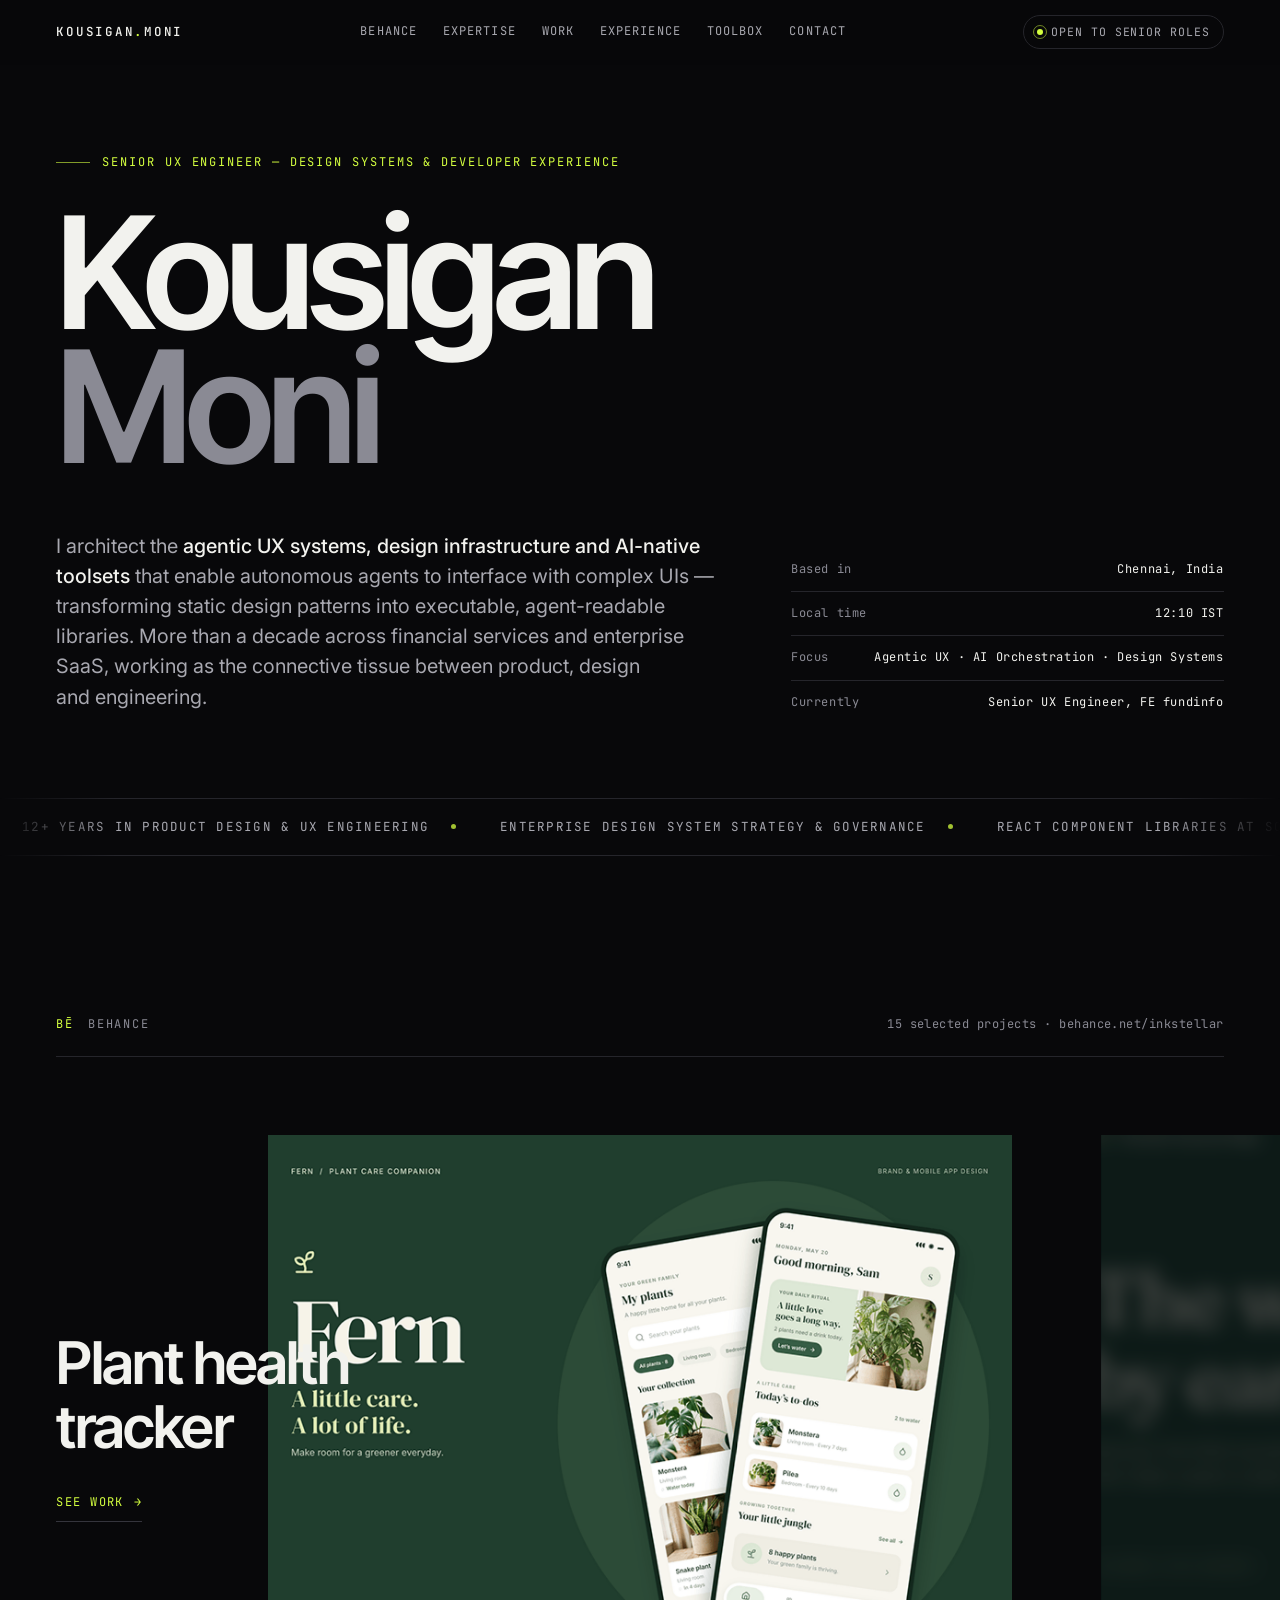
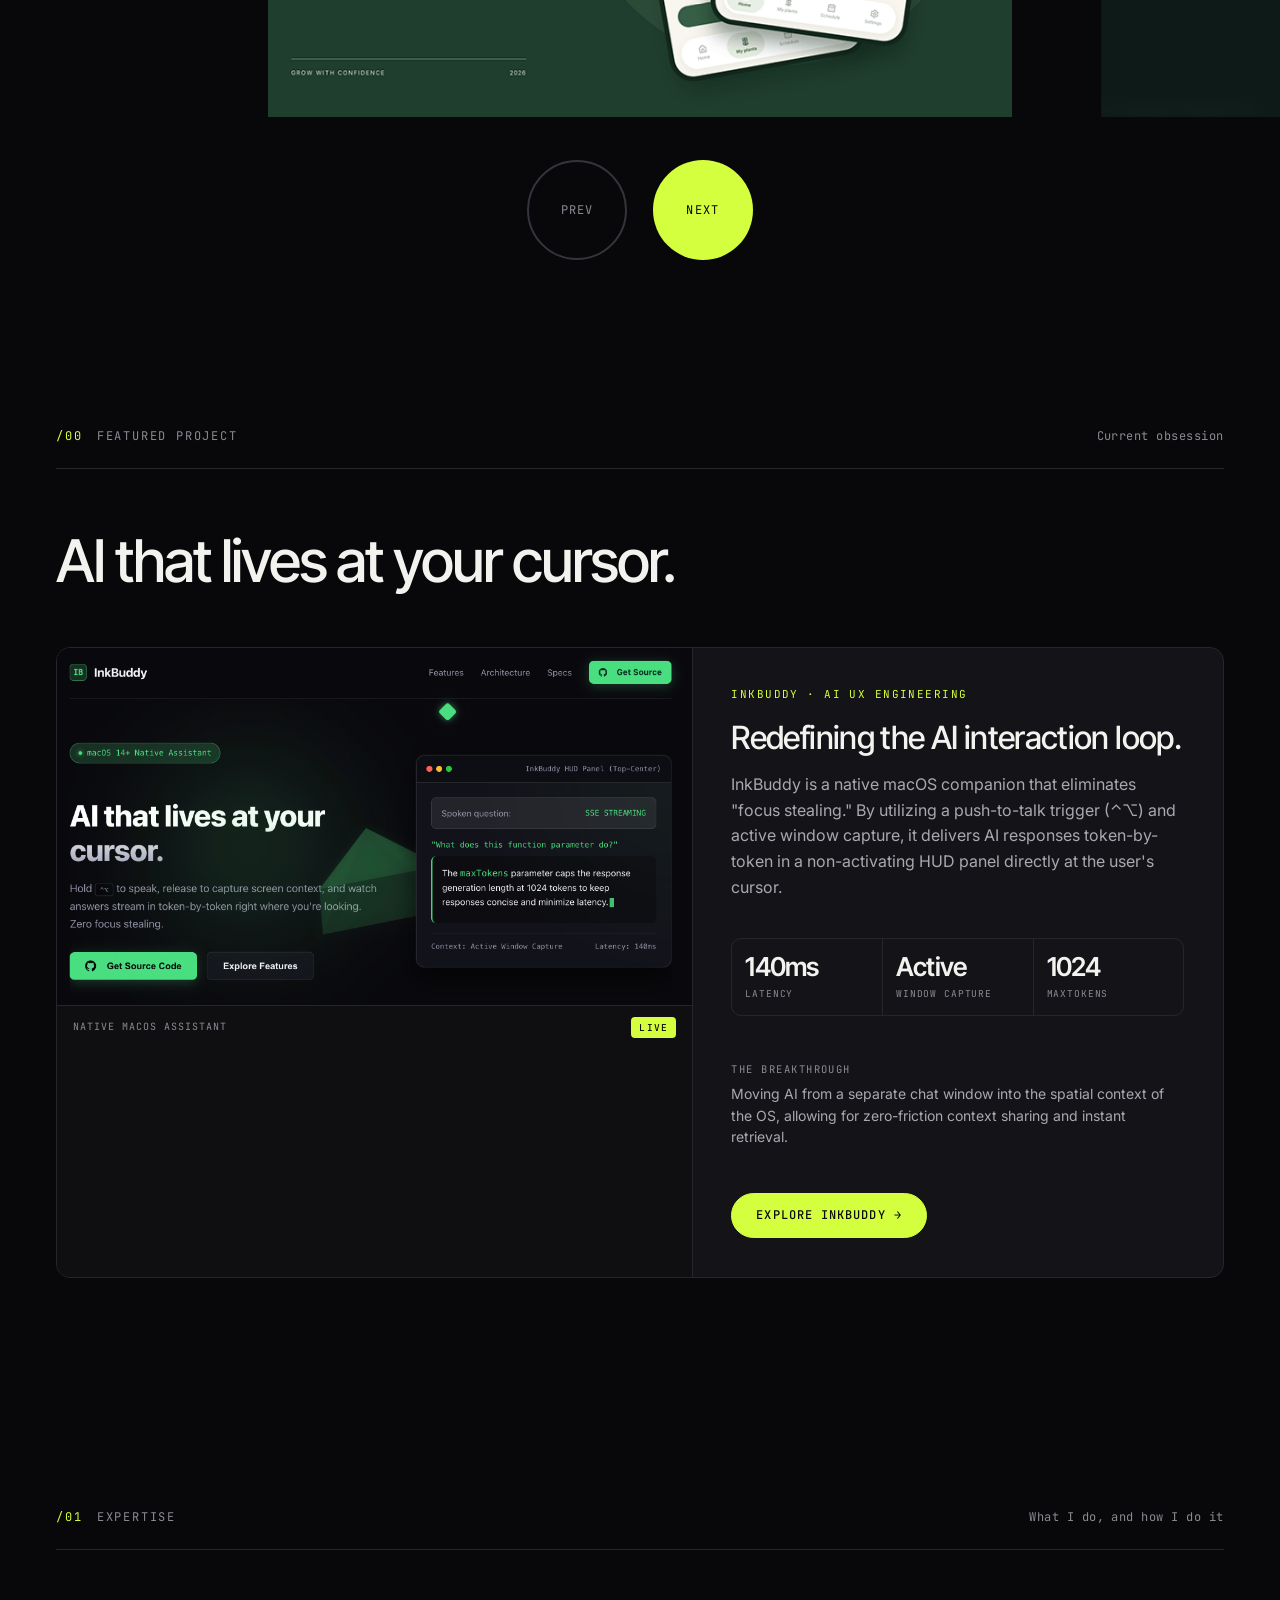
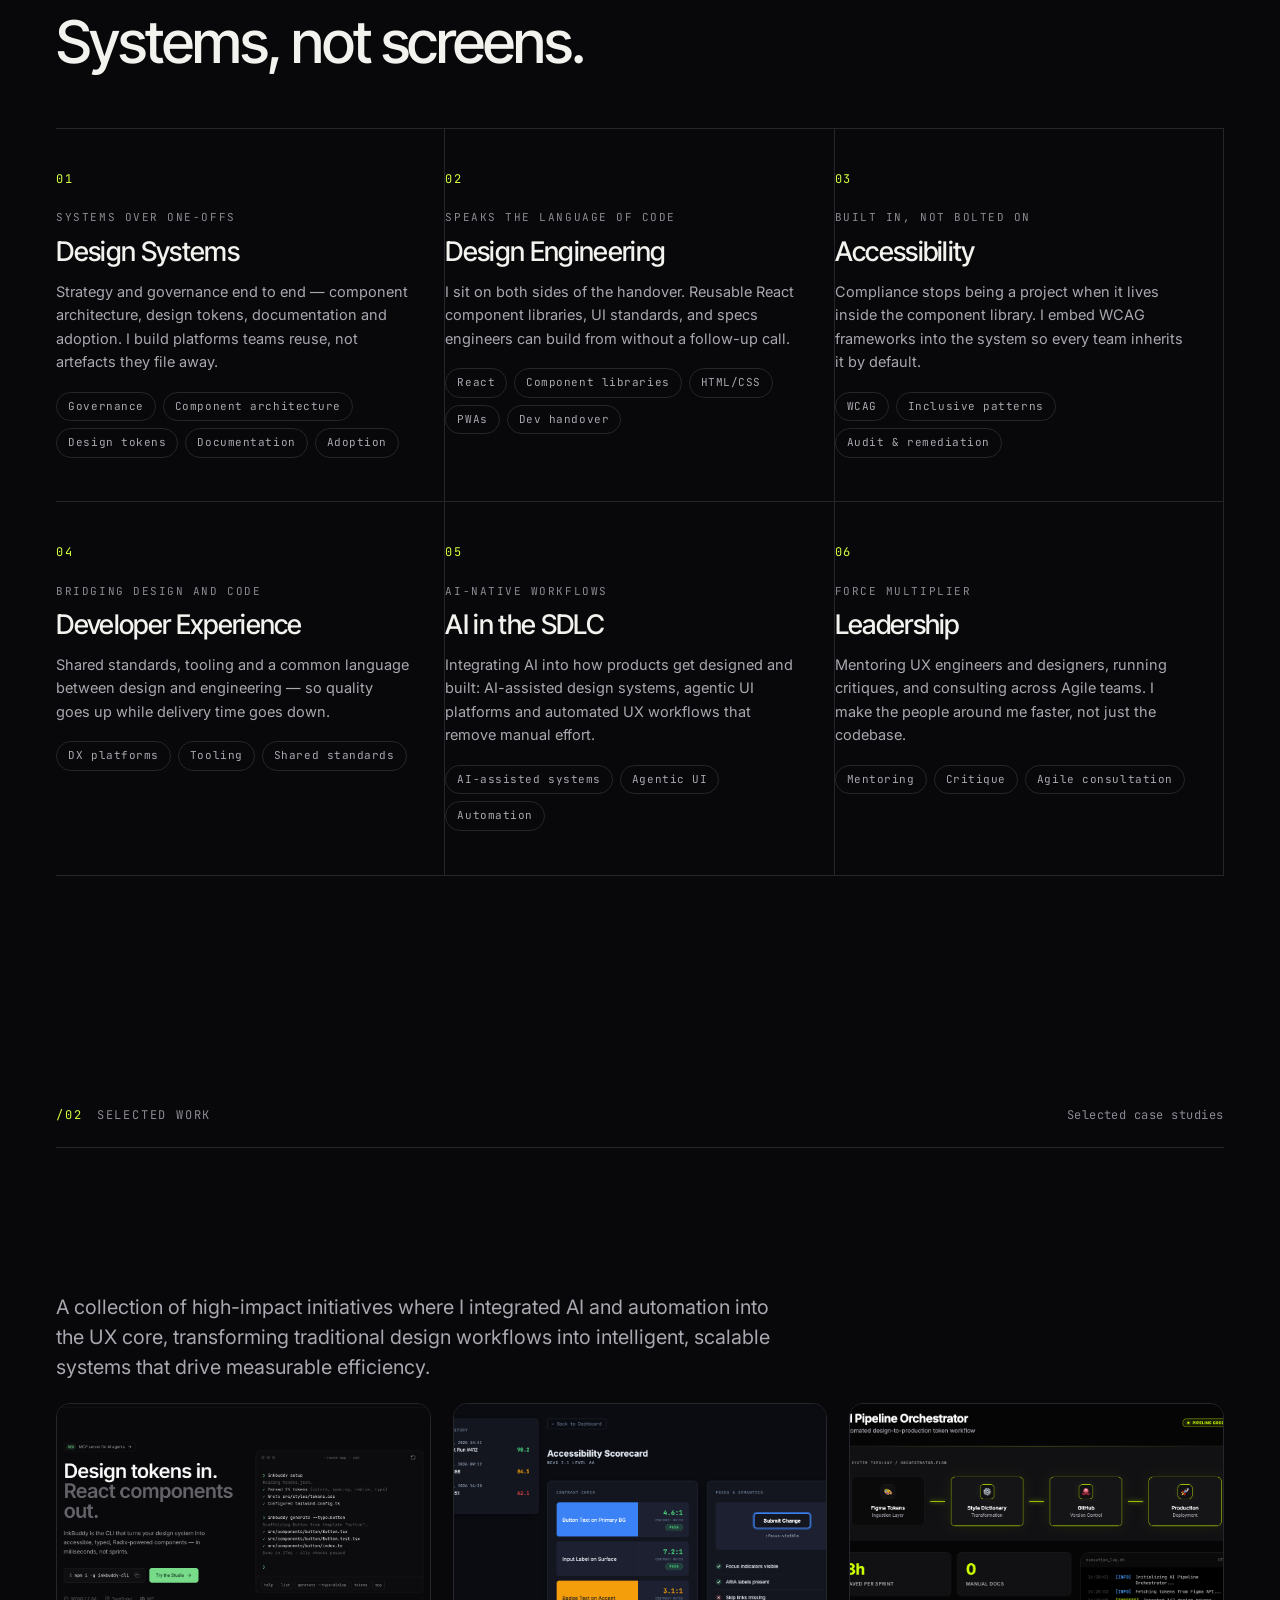
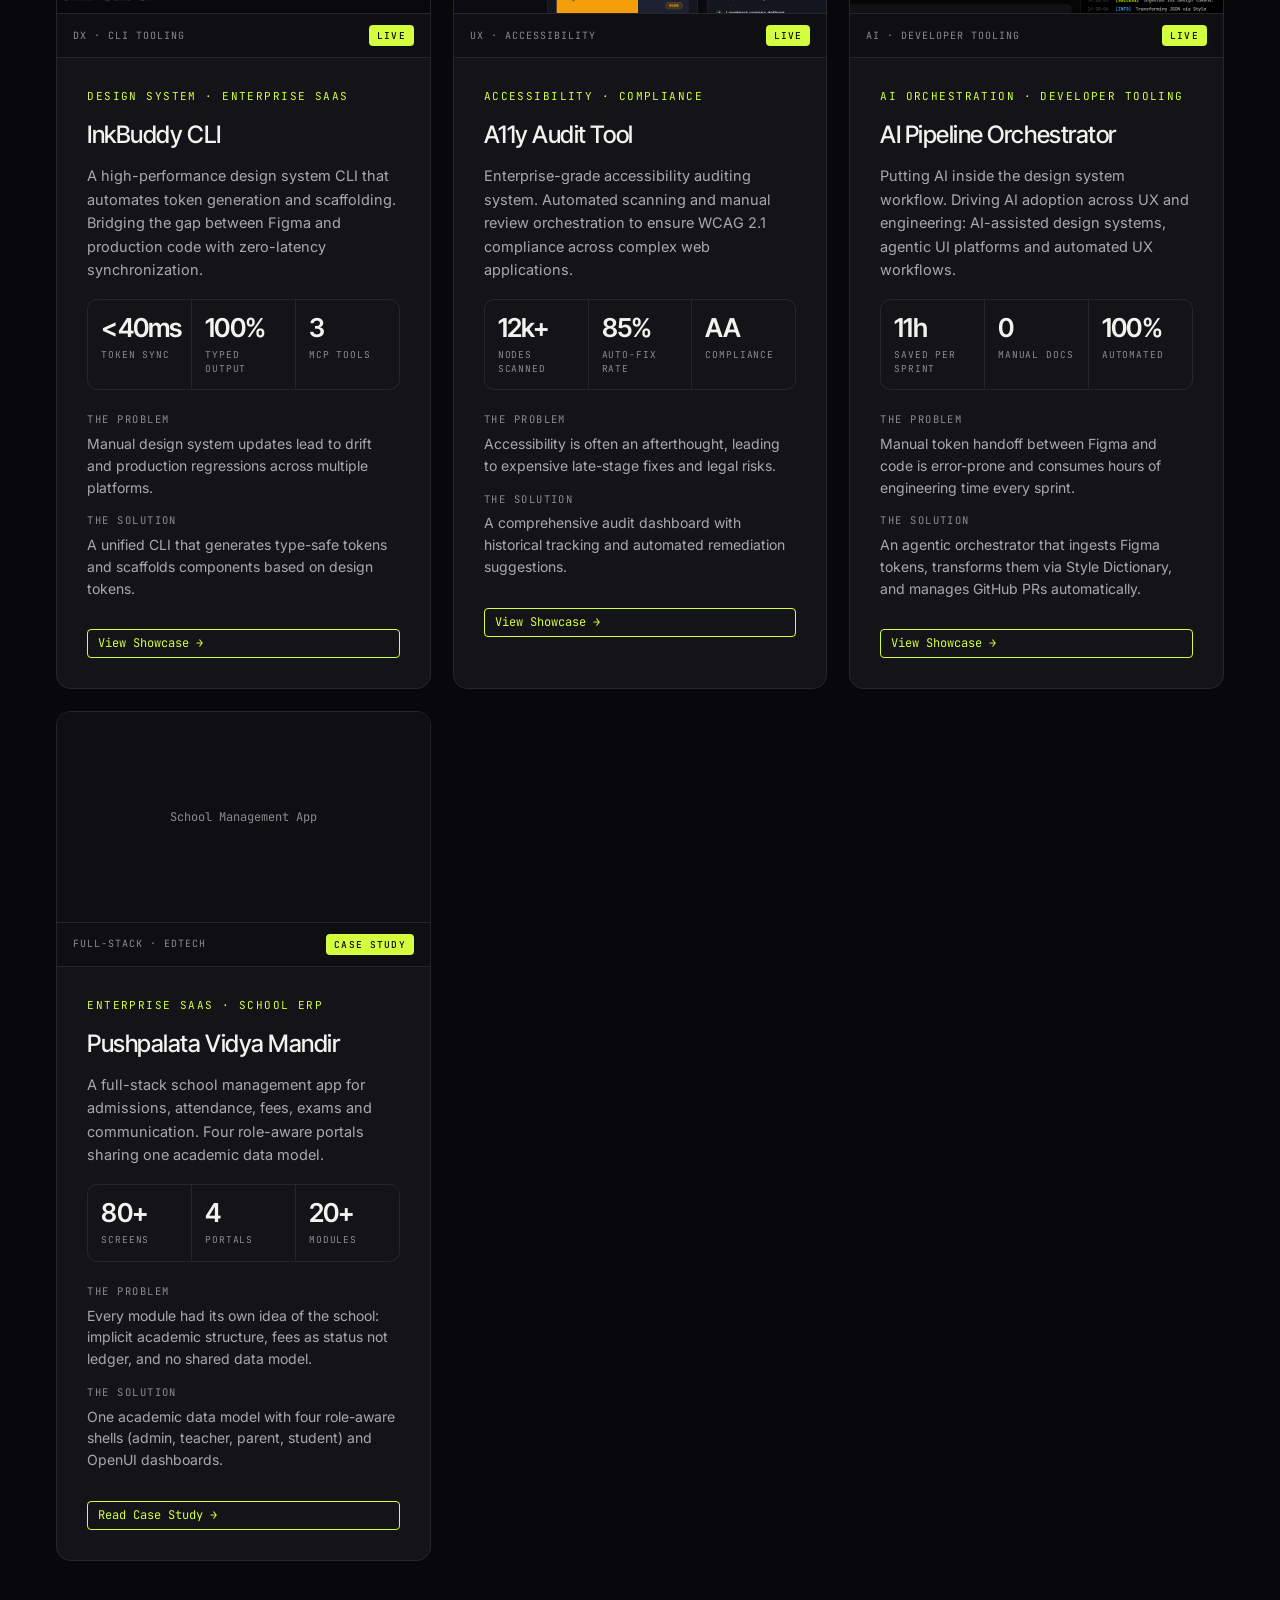
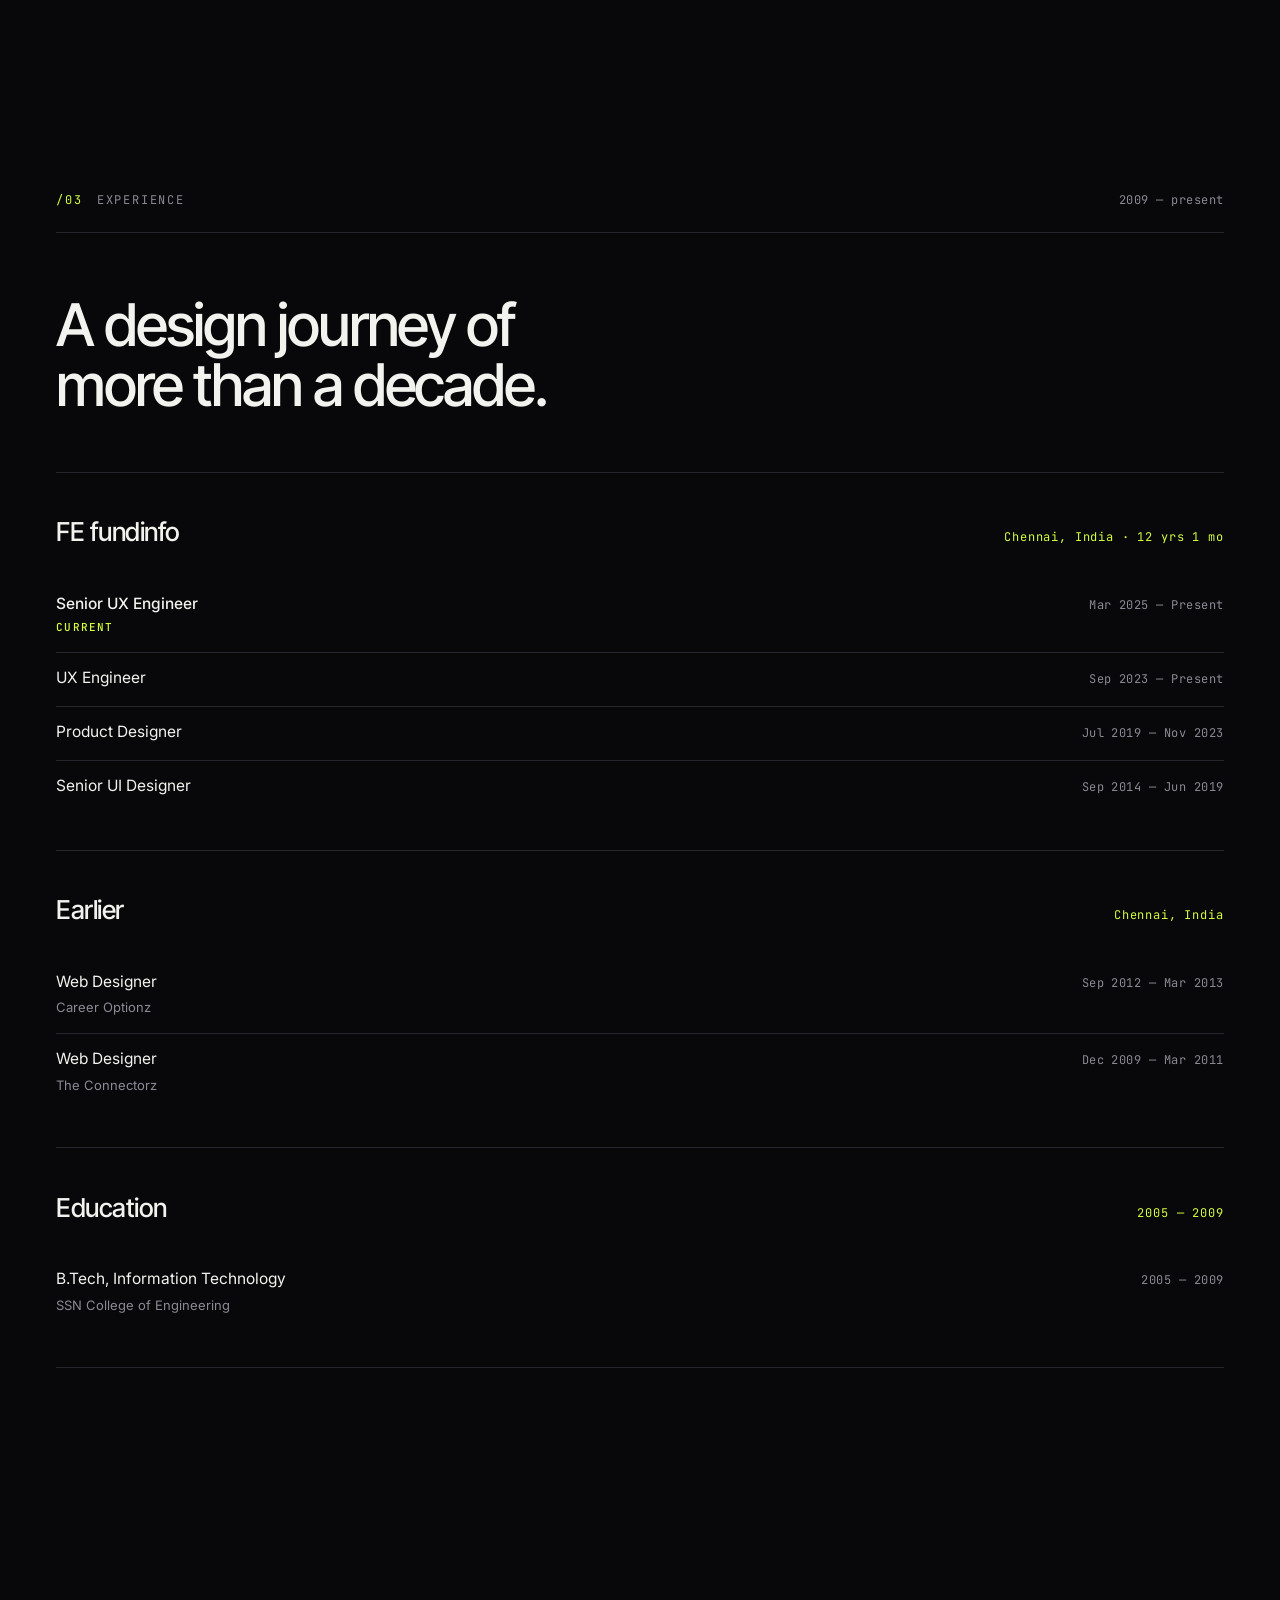
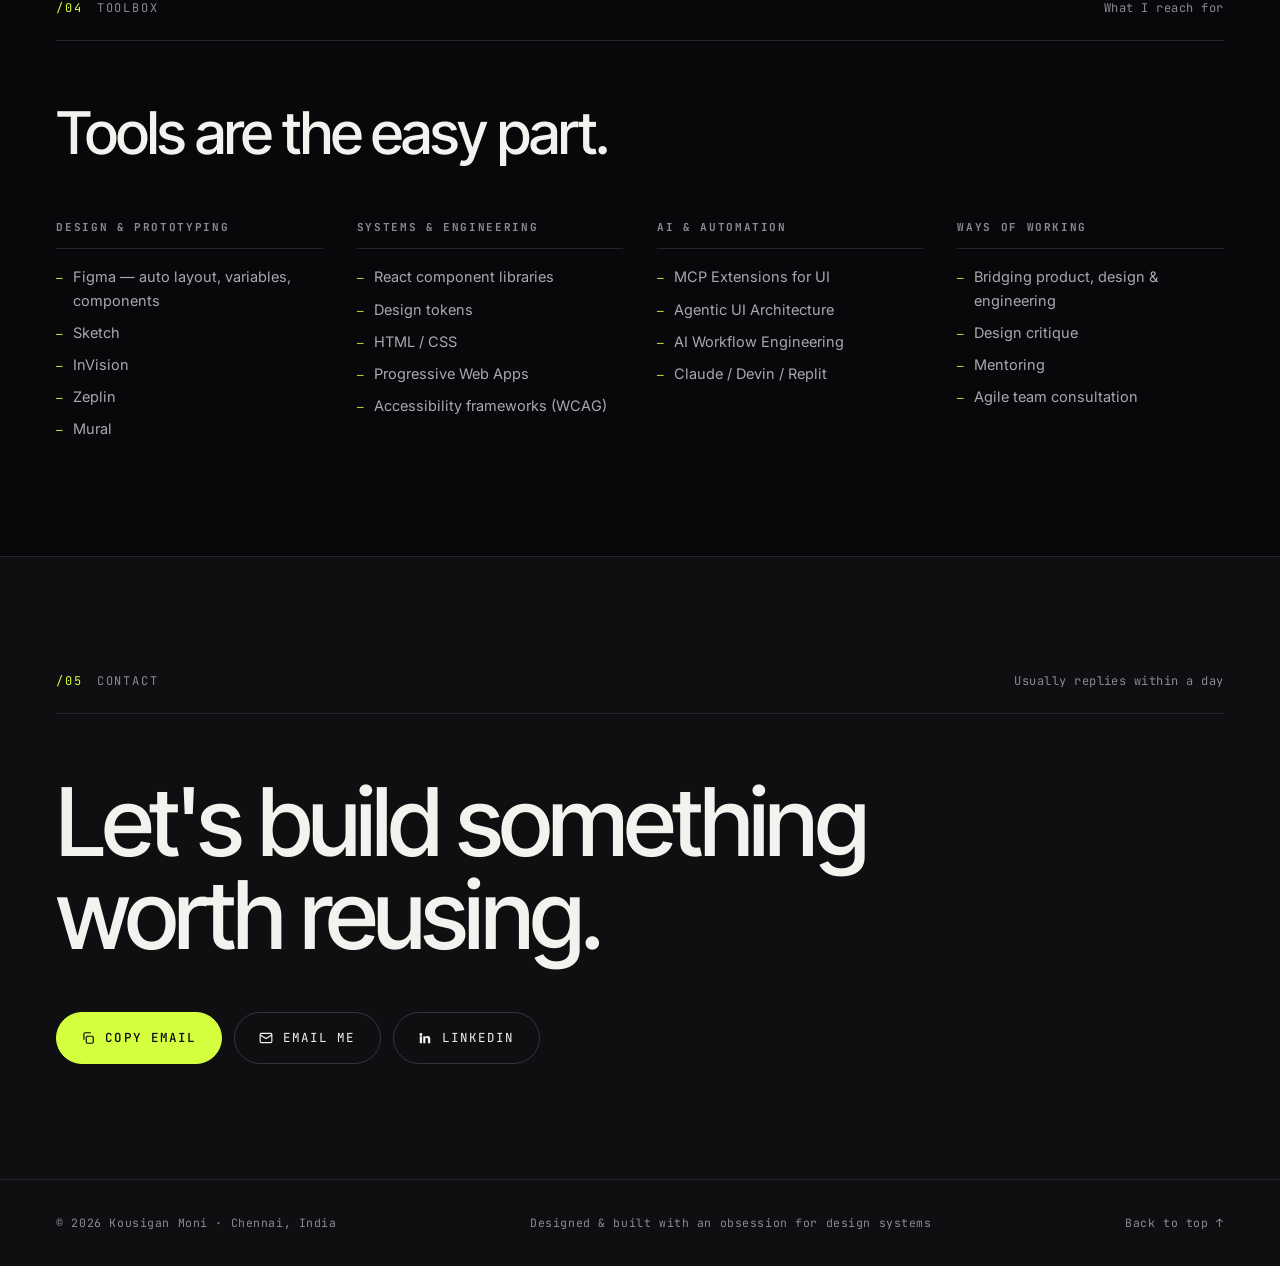
==== commit dc3f5d4d: "Merge branch 'deploy-behance'" ====
--- a/index.html
+++ b/index.html
@@ -29,7 +29,7 @@
 <link rel="preconnect" href="https://fonts.googleapis.com" data-page-node-id="akE2itndQjomSXn5DSt1cE">
 <link rel="preconnect" href="https://fonts.gstatic.com" crossorigin data-page-node-id="Y4tcNx5q9MxxbGoE5GGjPd">
 <link href="https://fonts.googleapis.com/css2?family=Inter+Tight:wght@500;600&family=Inter:wght@400;500&family=JetBrains+Mono:wght@400;500&display=swap" rel="stylesheet" data-page-node-id="8kdBz8fXAnrUuuaHEfXrTO">
-<link rel="stylesheet" href="https://cdn.jsdelivr.net/npm/swiper@11/swiper-bundle.min.css">
+<link rel="stylesheet" href="assets/vendor/swiper-bundle.min.css">
 <style>
   :root{
     --bg:#08080A;
@@ -733,7 +733,7 @@
     <div class="wrap" data-page-node-id="vadSYs6LBTPoBPzo9UzELG">
       <div class="sec-head rv" data-page-node-id="wwfd52nERnEPl1Eeey4zZz">
         <p class="sec-label" data-page-node-id="Jd1N8C1Ux8IZYrttWcewFQ"><b data-page-node-id="rdTZC3vKmoip3Eg43OQt28">/02</b> Selected Work</p>
-        <p class="sec-note" data-page-node-id="VfgUSRDPWSxvXcaMB6M6Uc">Draft &#183; sample figures</p>
+        <p class="sec-note" data-page-node-id="VfgUSRDPWSxvXcaMB6M6Uc">Selected case studies</p>
       </div>
       <h2 class="sec-title rv" data-page-node-id="90w5Gmz9FuD1M0TuqYcNsH">Three problems worth solving.</h2>
       <p class="lede rv" style="margin-top:22px;margin-bottom:20px" data-page-node-id="8SzQT6mTf1mLZyln5ZxH8m">
@@ -810,6 +810,28 @@
             <a href="https://ai-pipeline.inkstellar.in/" class="case-card-link" target="_blank" rel="noopener" style="display:inline-block;margin-top:15px;font-family:var(--mono);font-size:12px;color:var(--accent);text-decoration:none;border:1px solid var(--accent);padding:4px 10px;border-radius:4px;">View Showcase →</a>
           </div>
         </article>
+
+        <article class="card rv">
+          <figure class="shot">
+            <div style="aspect-ratio:16/9;background:var(--bg-2);display:flex;align-items:center;justify-content:center;color:var(--fg-3);font-family:var(--mono);font-size:12px;">School Management App</div>
+            <figcaption><span>Full-Stack · EdTech</span><span class="badge">Case Study</span></figcaption>
+          </figure>
+          <div class="card-body">
+            <span class="kicker">Enterprise SaaS · School ERP</span>
+            <h3>Pushpalata Vidya Mandir</h3>
+            <p>A full-stack school management app for admissions, attendance, fees, exams and communication. Four role-aware portals sharing one academic data model.</p>
+            <ul class="metrics">
+              <li><b>80+</b><span>Screens</span></li>
+              <li><b>4</b><span>Portals</span></li>
+              <li><b>20+</b><span>Modules</span></li>
+            </ul>
+            <dl>
+              <div><dt>The Problem</dt><dd>Every module had its own idea of the school: implicit academic structure, fees as status not ledger, and no shared data model.</dd></div>
+              <div><dt>The Solution</dt><dd>One academic data model with four role-aware shells (admin, teacher, parent, student) and OpenUI dashboards.</dd></div>
+            </dl>
+            <a href="/case-study/" class="case-card-link" target="_blank" rel="noopener" style="display:inline-block;margin-top:15px;font-family:var(--mono);font-size:12px;color:var(--accent);text-decoration:none;border:1px solid var(--accent);padding:4px 10px;border-radius:4px;">Read Case Study →</a>
+          </div>
+        </article>
       </div>
     </div>
   </section>
@@ -947,7 +969,7 @@
   </div>
 </footer>
 
-<script src="https://cdn.jsdelivr.net/npm/swiper@11/swiper-bundle.min.js"></script>
+<script src="assets/vendor/swiper-bundle.min.js"></script>
 <script>
 (function () {
   var reduce = window.matchMedia('(prefers-reduced-motion: reduce)').matches;
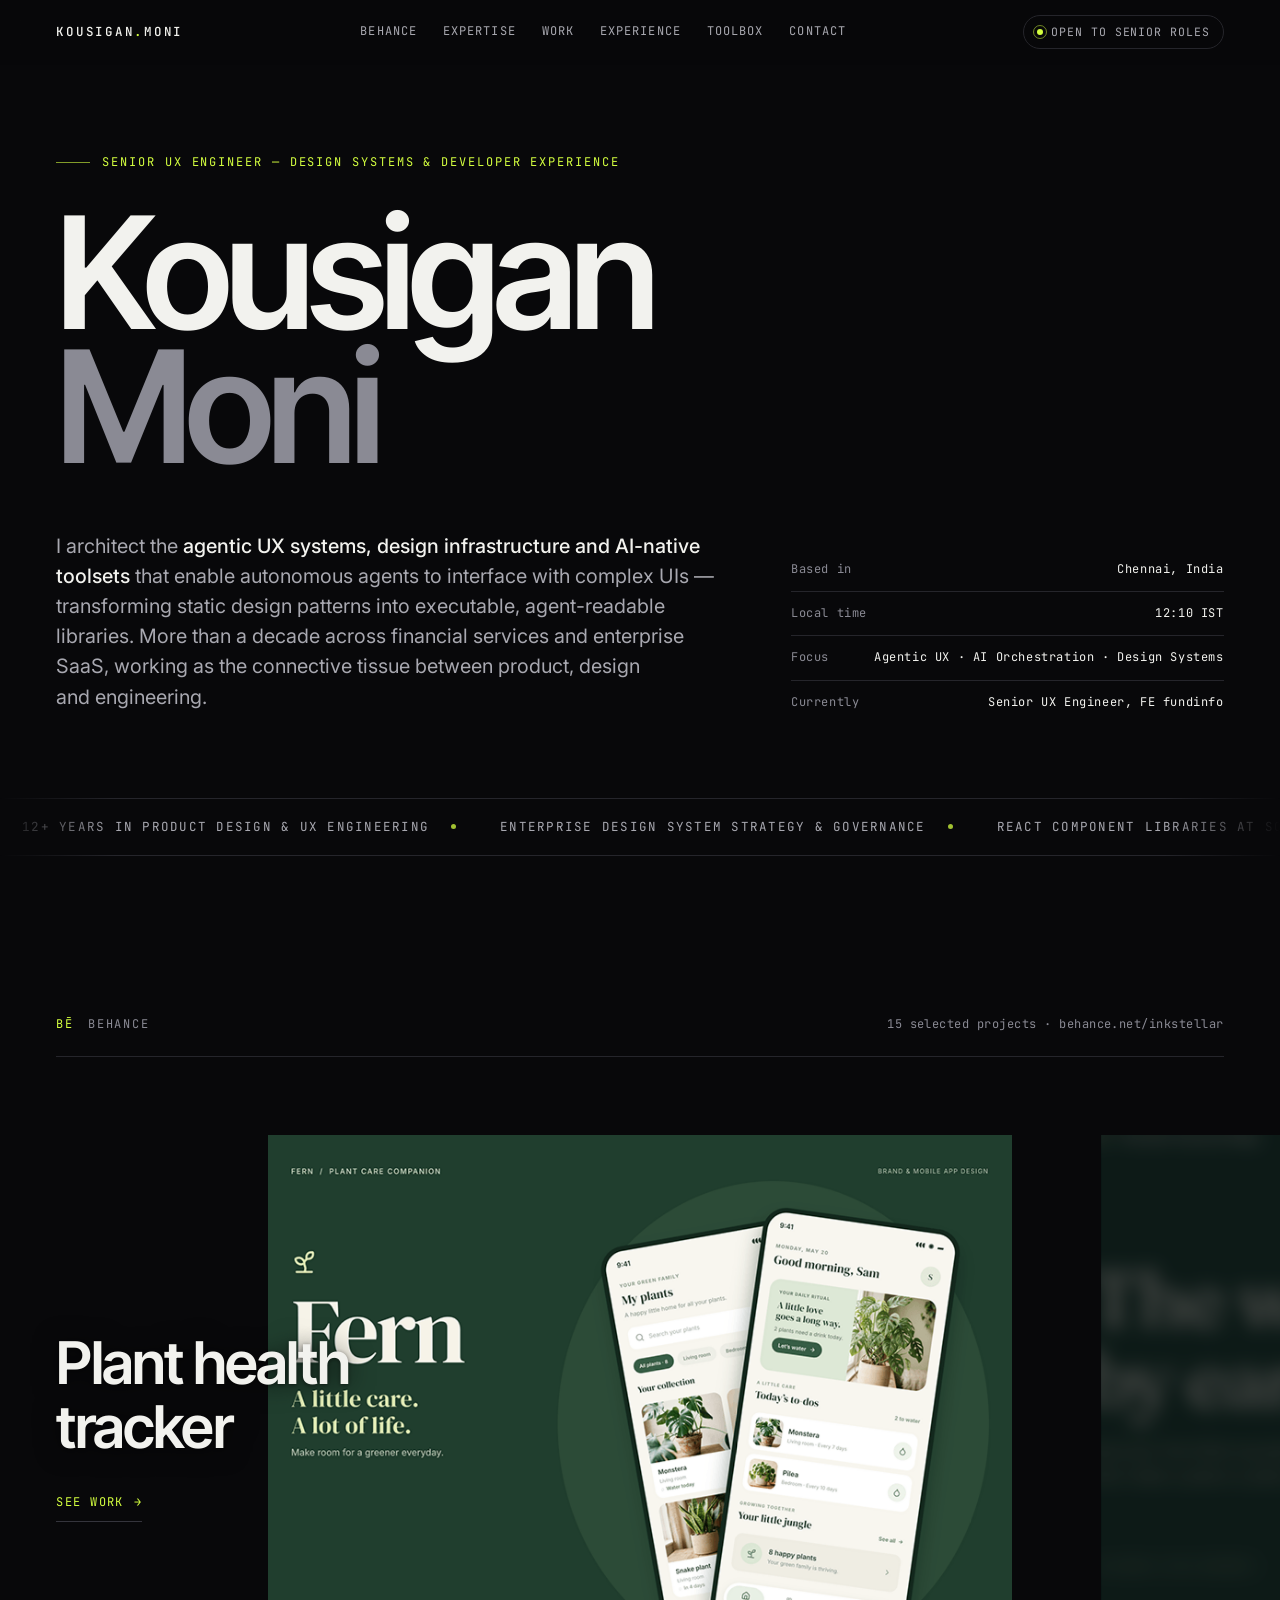
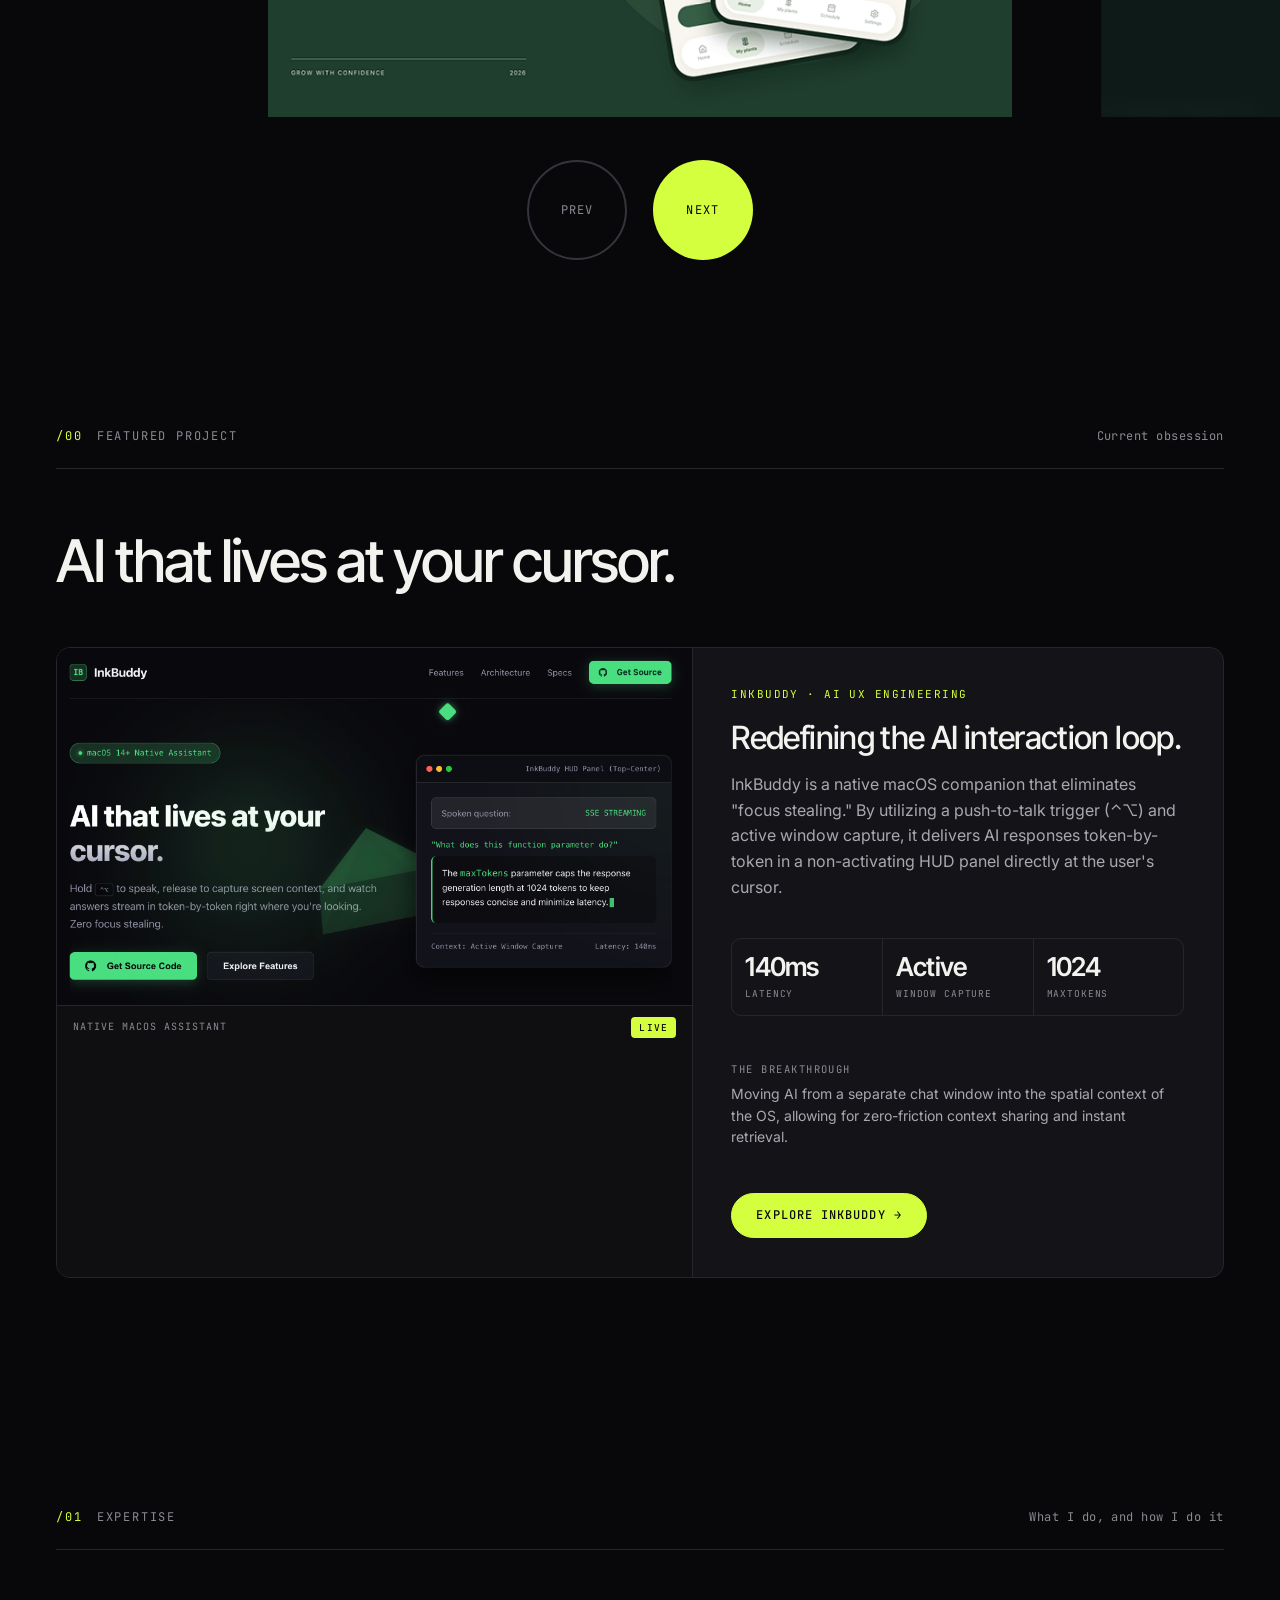
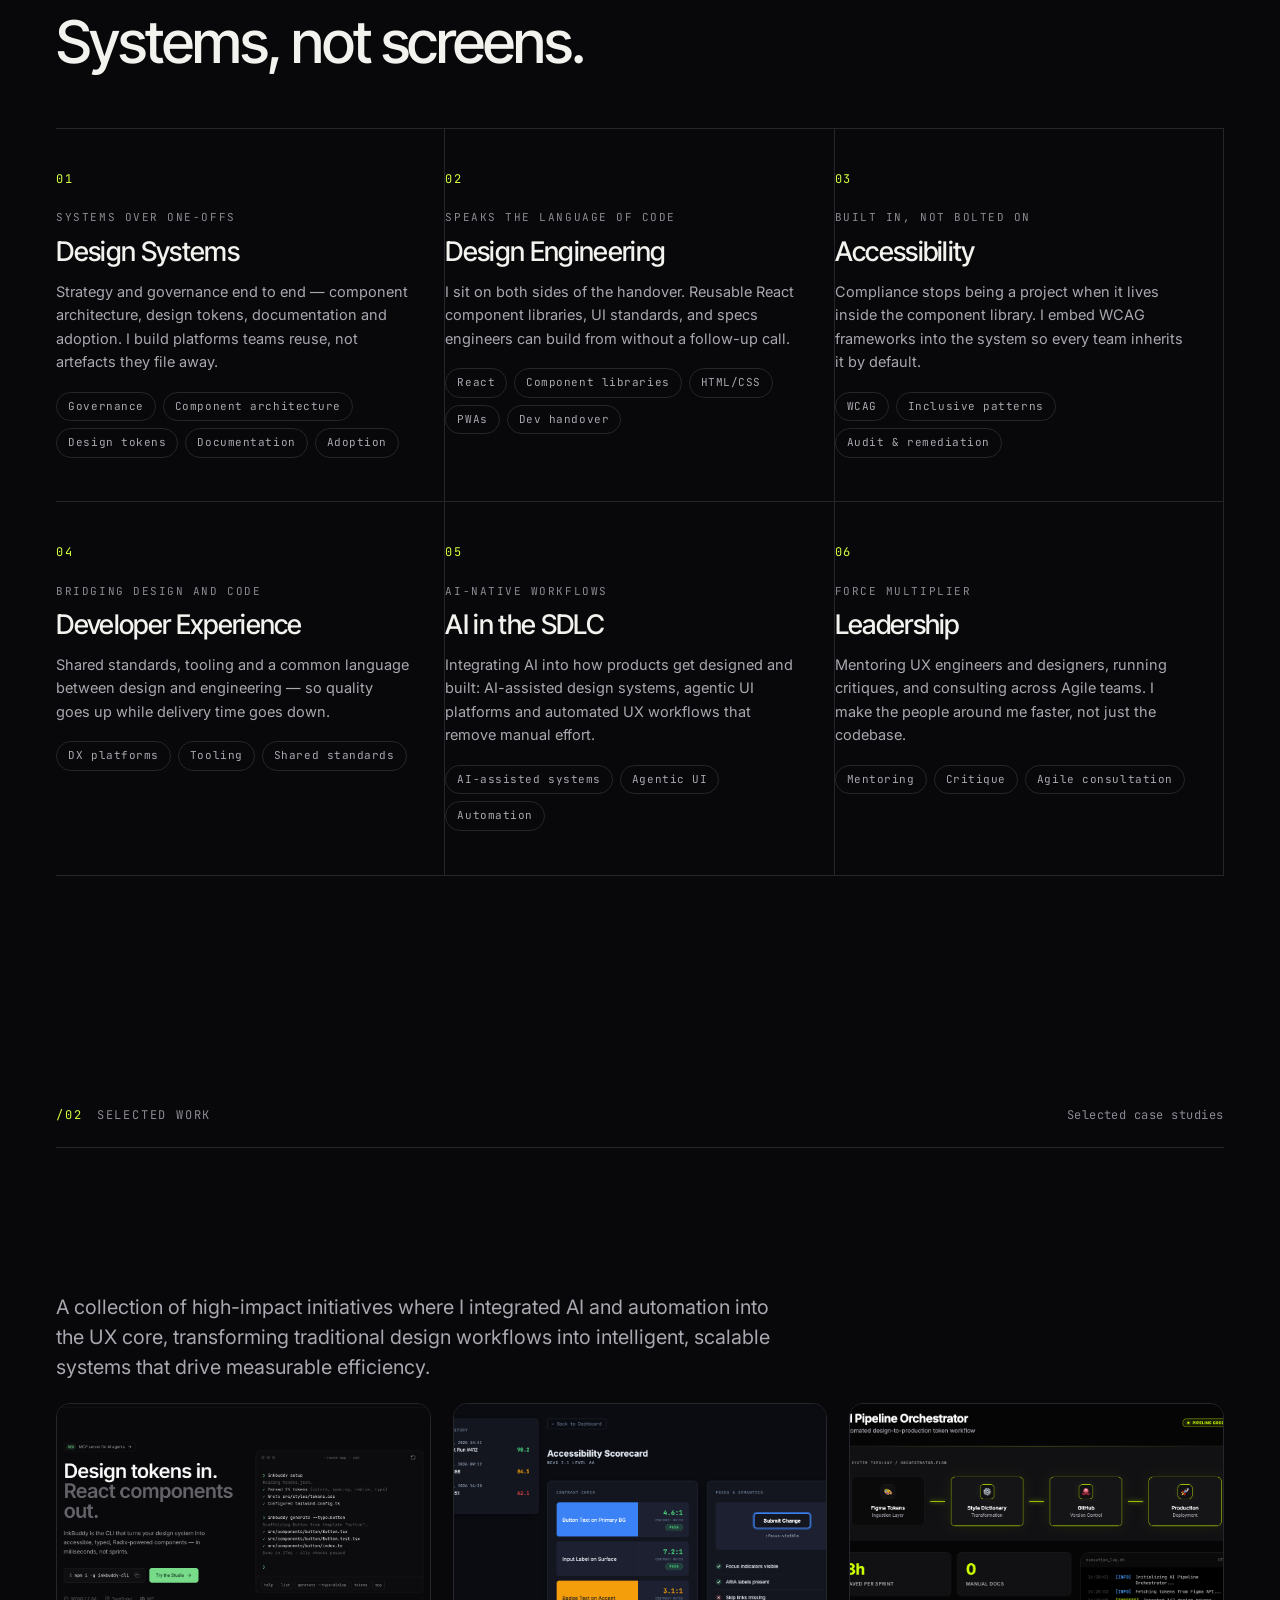
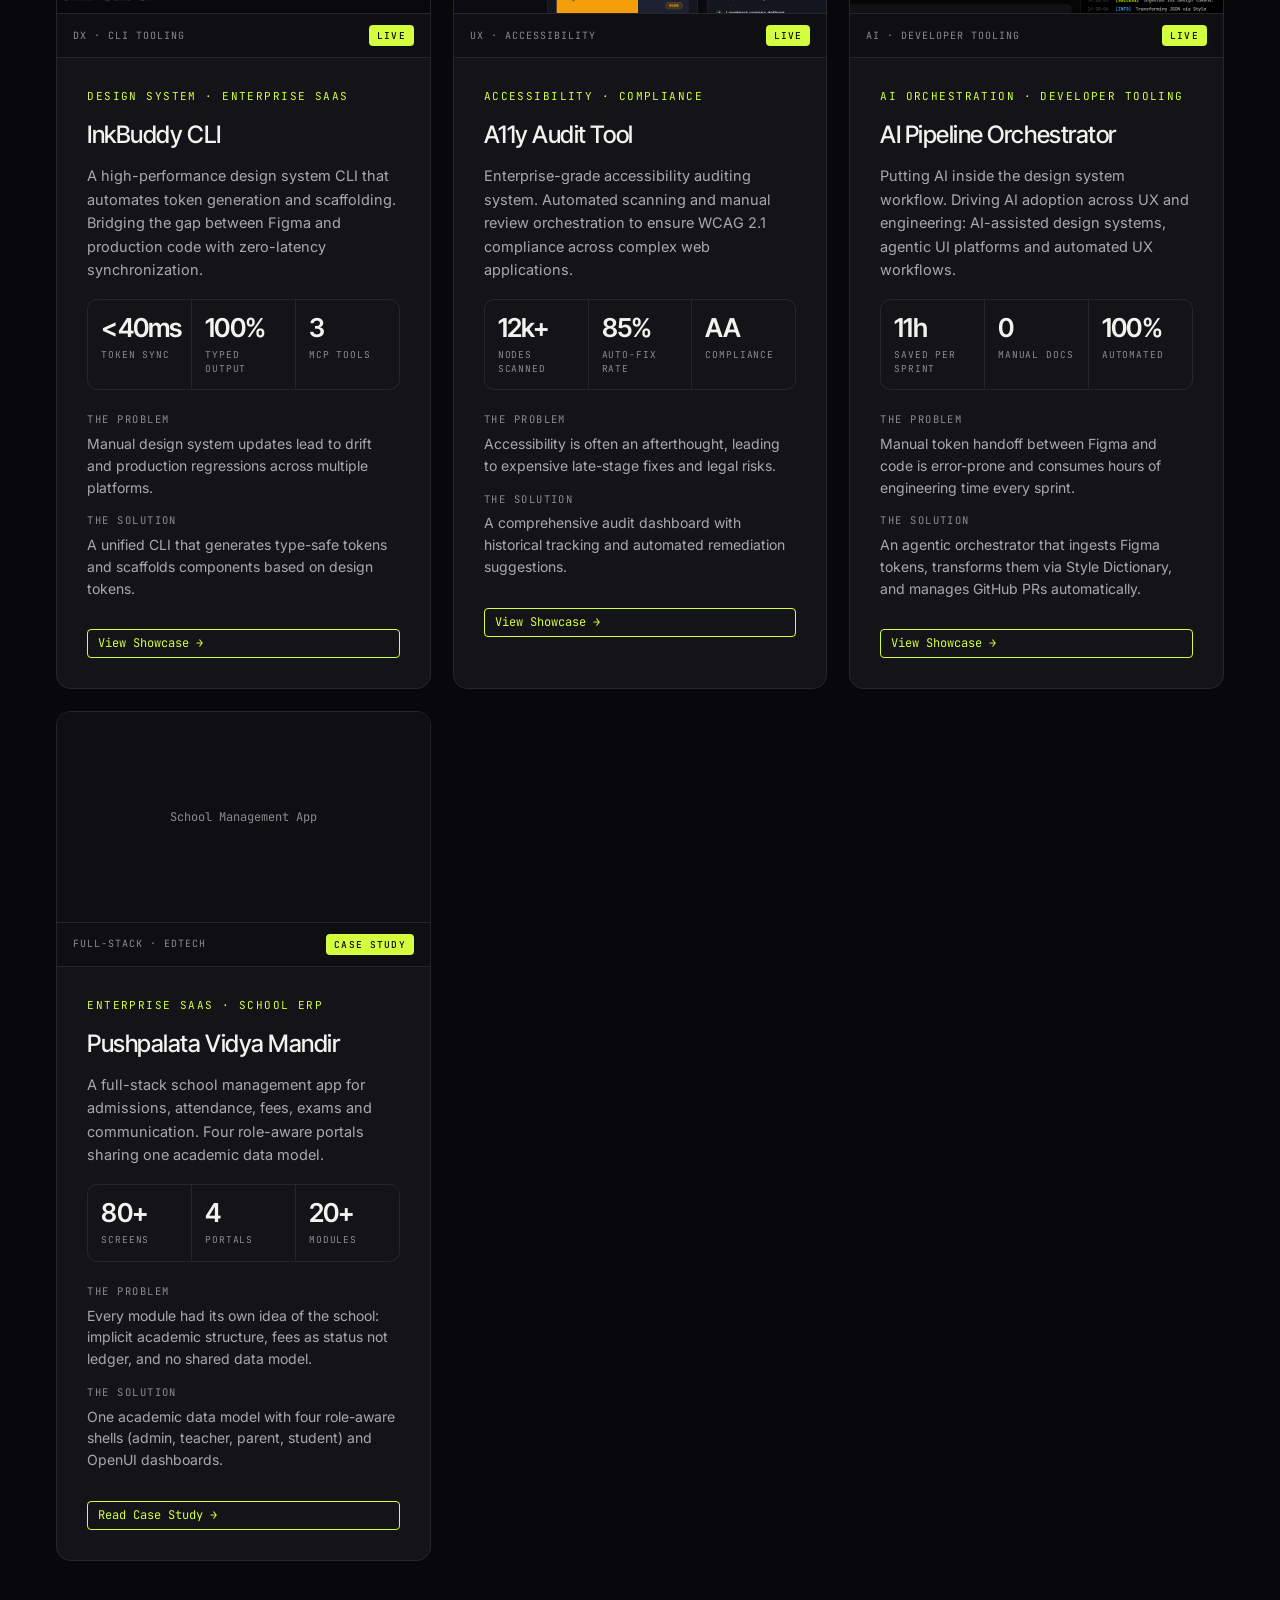
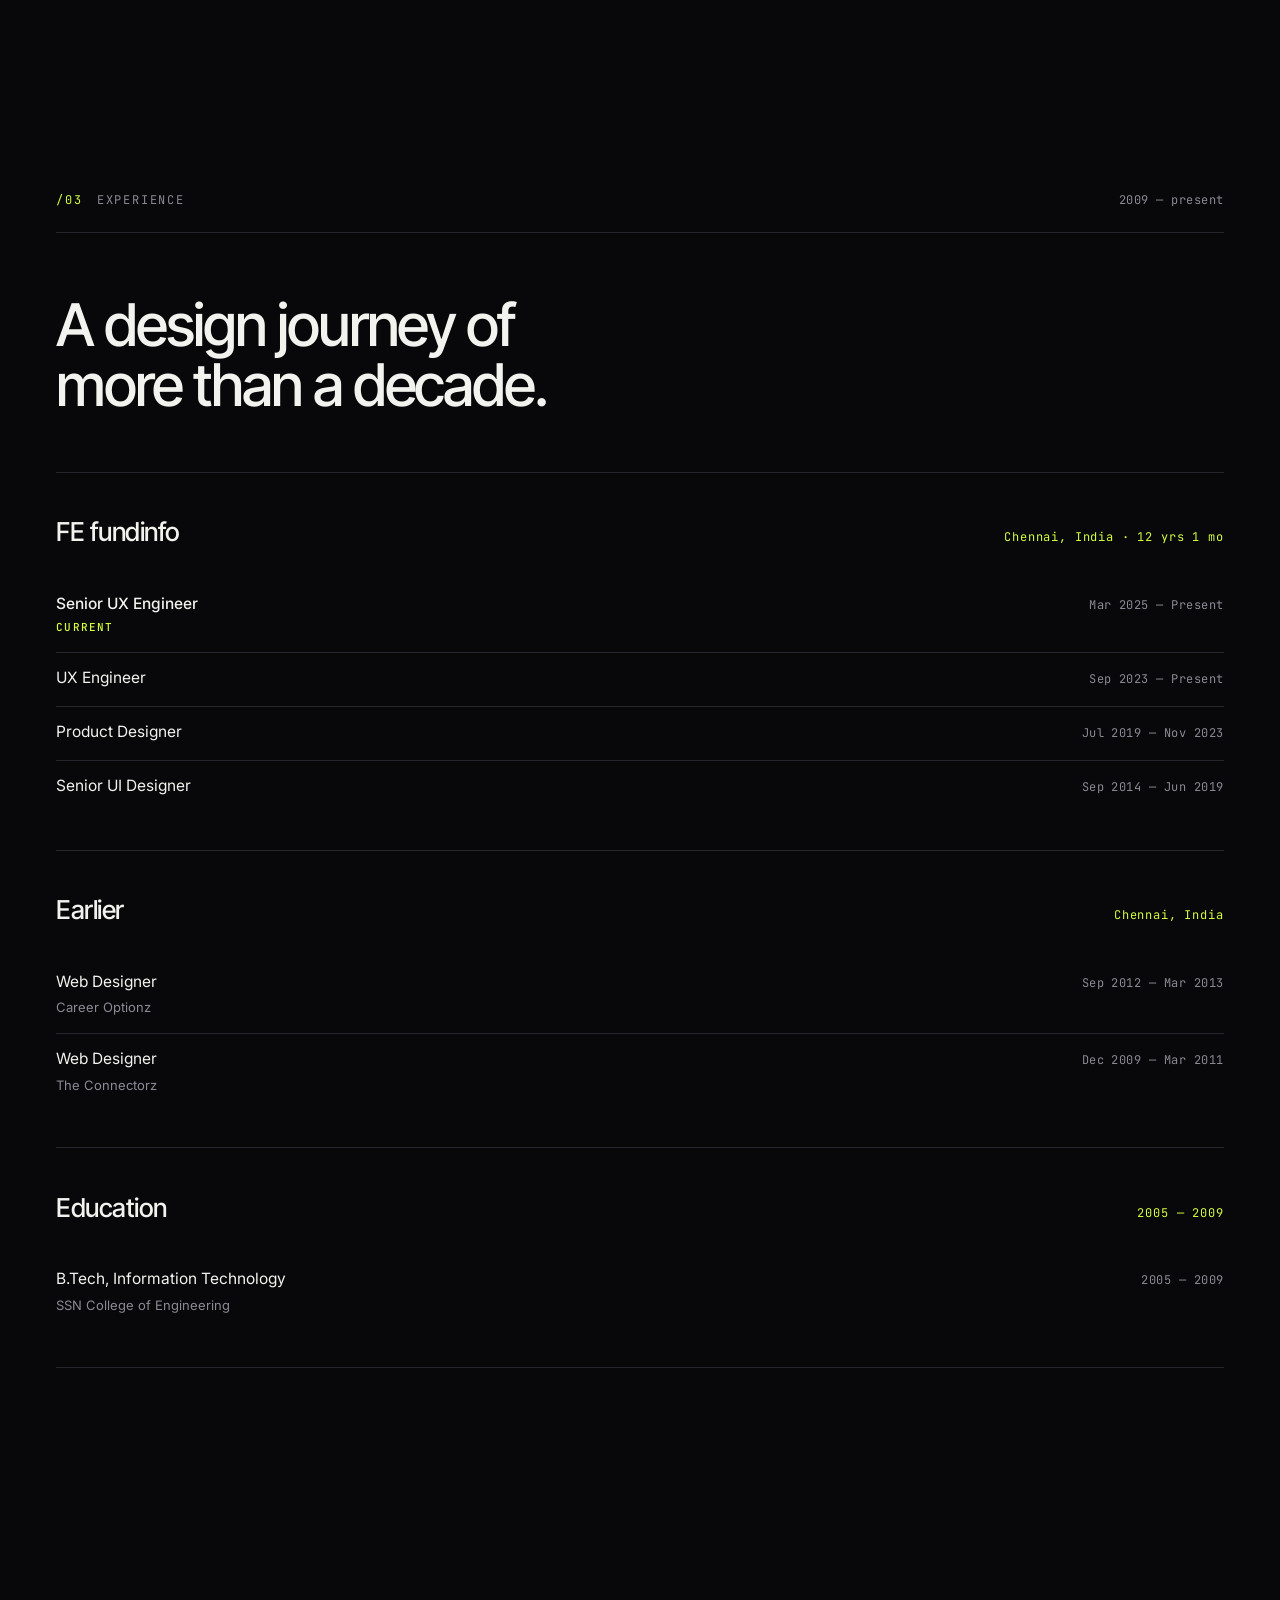
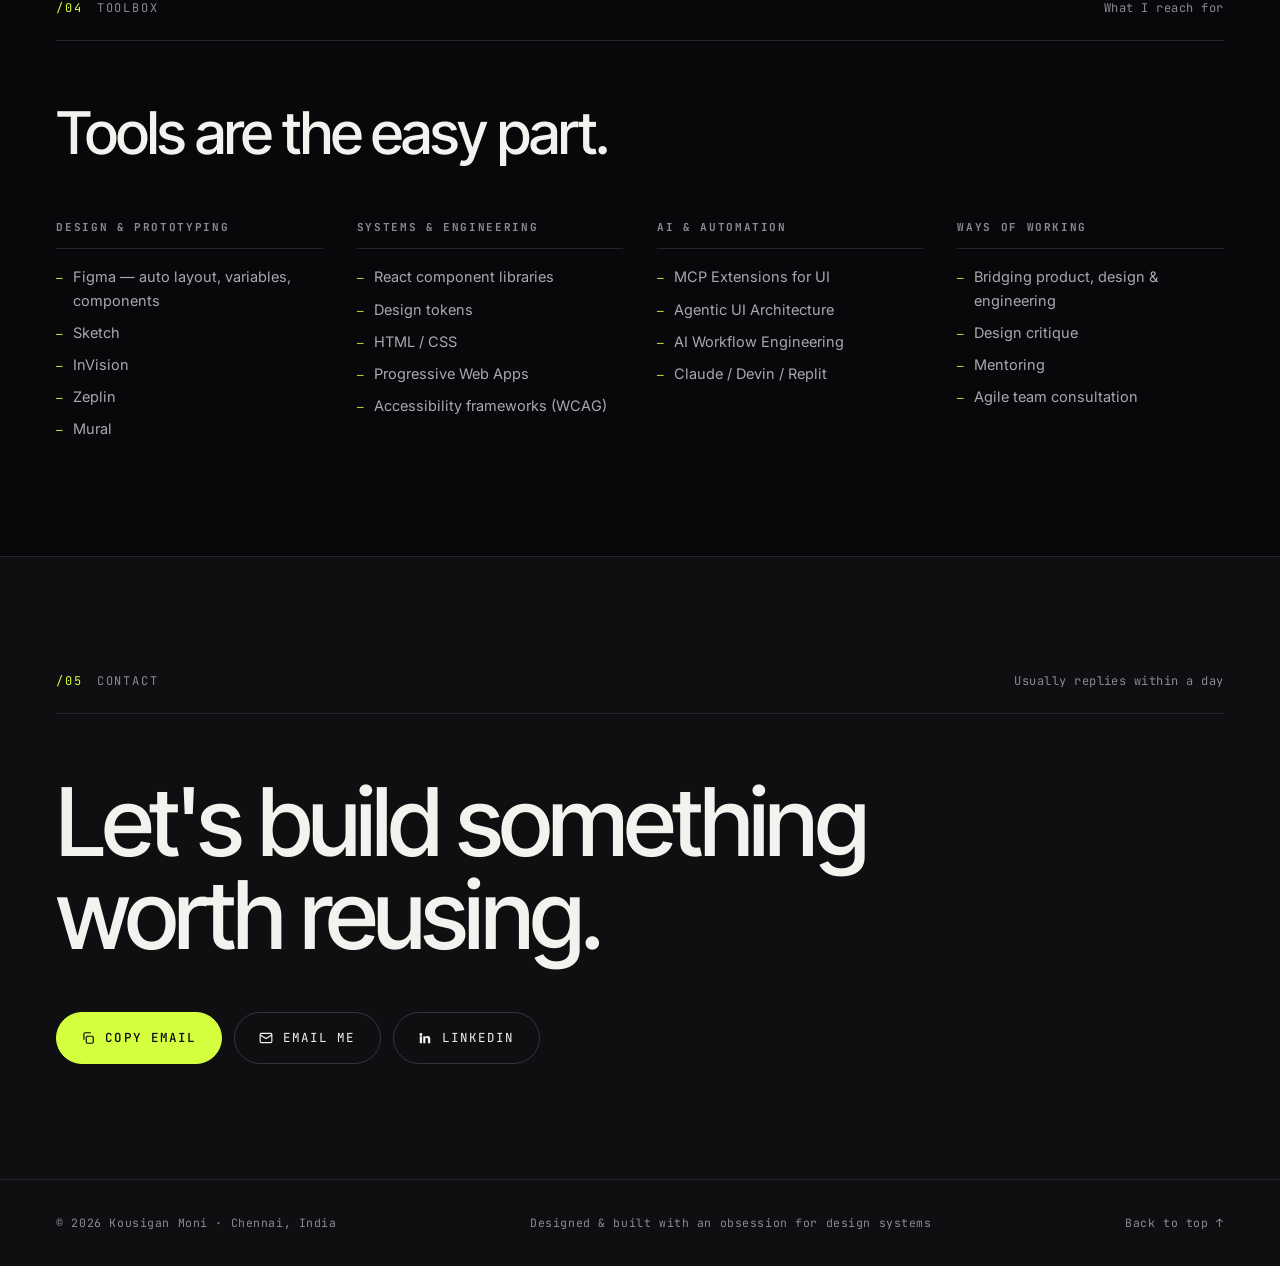
==== commit 4dc3fd39: "style: soft layered text-shadow on Behance slider titles for legibility over covers" ====
--- a/index.html
+++ b/index.html
@@ -348,7 +348,7 @@
   .behance-cover img{position:absolute;inset:0;width:100%;height:100%;object-fit:cover;object-position:center;filter:blur(8px) brightness(.65);opacity:.45;transition:filter .6s var(--ease),opacity .6s var(--ease)}
   .swiper-slide-active .behance-cover img{filter:none;opacity:1}
   .behance-descr{position:absolute;left:0;width:min(38%,480px);z-index:2;padding:clamp(20px,3vw,40px) var(--pad)}
-  .behance-descr h3{font-family:var(--display);font-weight:600;font-size:clamp(34px,4.6vw,68px);line-height:1.08;letter-spacing:-.03em;color:var(--fg);margin:0 0 30px;text-wrap:balance}
+  .behance-descr h3{font-family:var(--display);font-weight:600;font-size:clamp(34px,4.6vw,68px);line-height:1.08;letter-spacing:-.03em;color:var(--fg);margin:0 0 30px;text-wrap:balance;text-shadow:0 2px 24px rgba(0,0,0,.6),0 1px 4px rgba(0,0,0,.5)}
   .behance-link{display:inline-flex;align-items:center;gap:10px;font-family:var(--mono);font-size:12px;letter-spacing:.12em;text-transform:uppercase;color:var(--accent);border-bottom:1px solid var(--line-2);padding-bottom:8px;transition:border-color .25s var(--ease)}
   .behance-link:hover{border-color:var(--accent)}
   .behance-nav{position:absolute;bottom:clamp(24px,4vw,55px);left:0;right:0;display:flex;justify-content:center;gap:clamp(16px,2vw,30px);z-index:5}
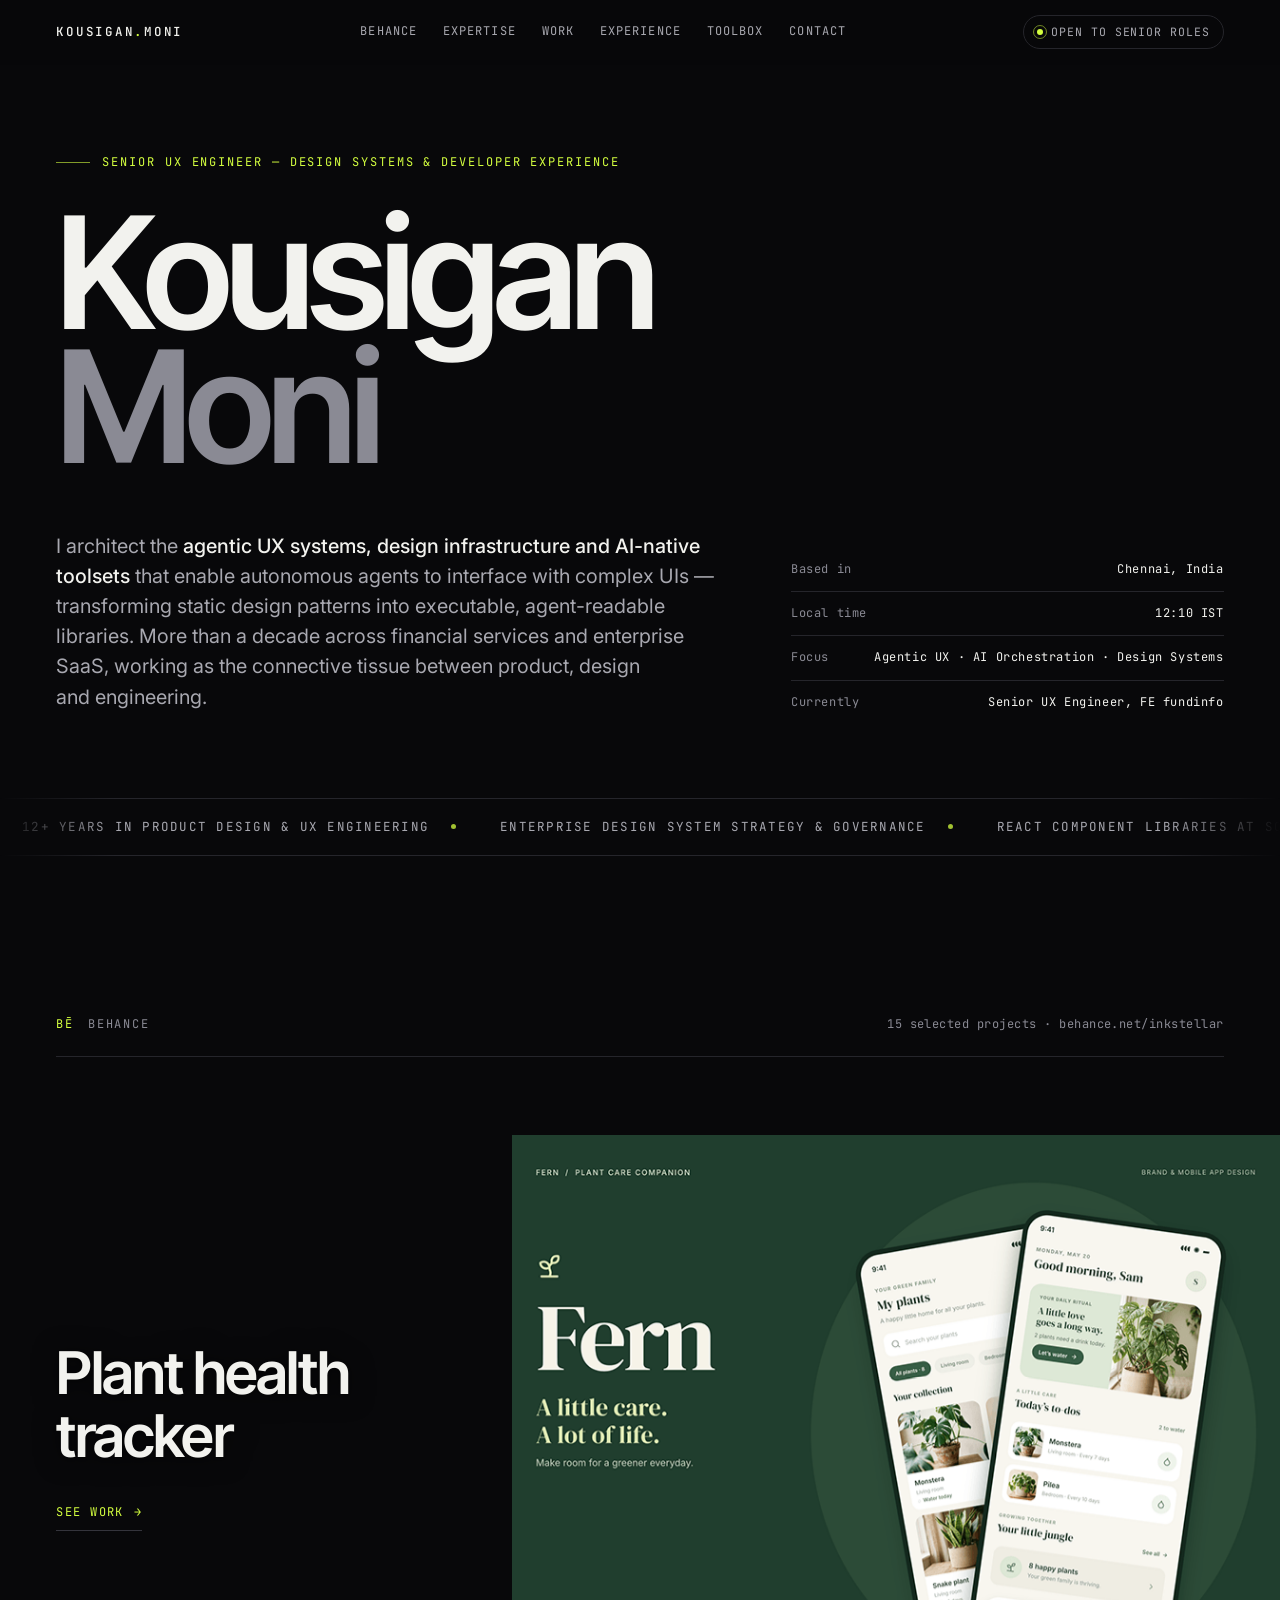
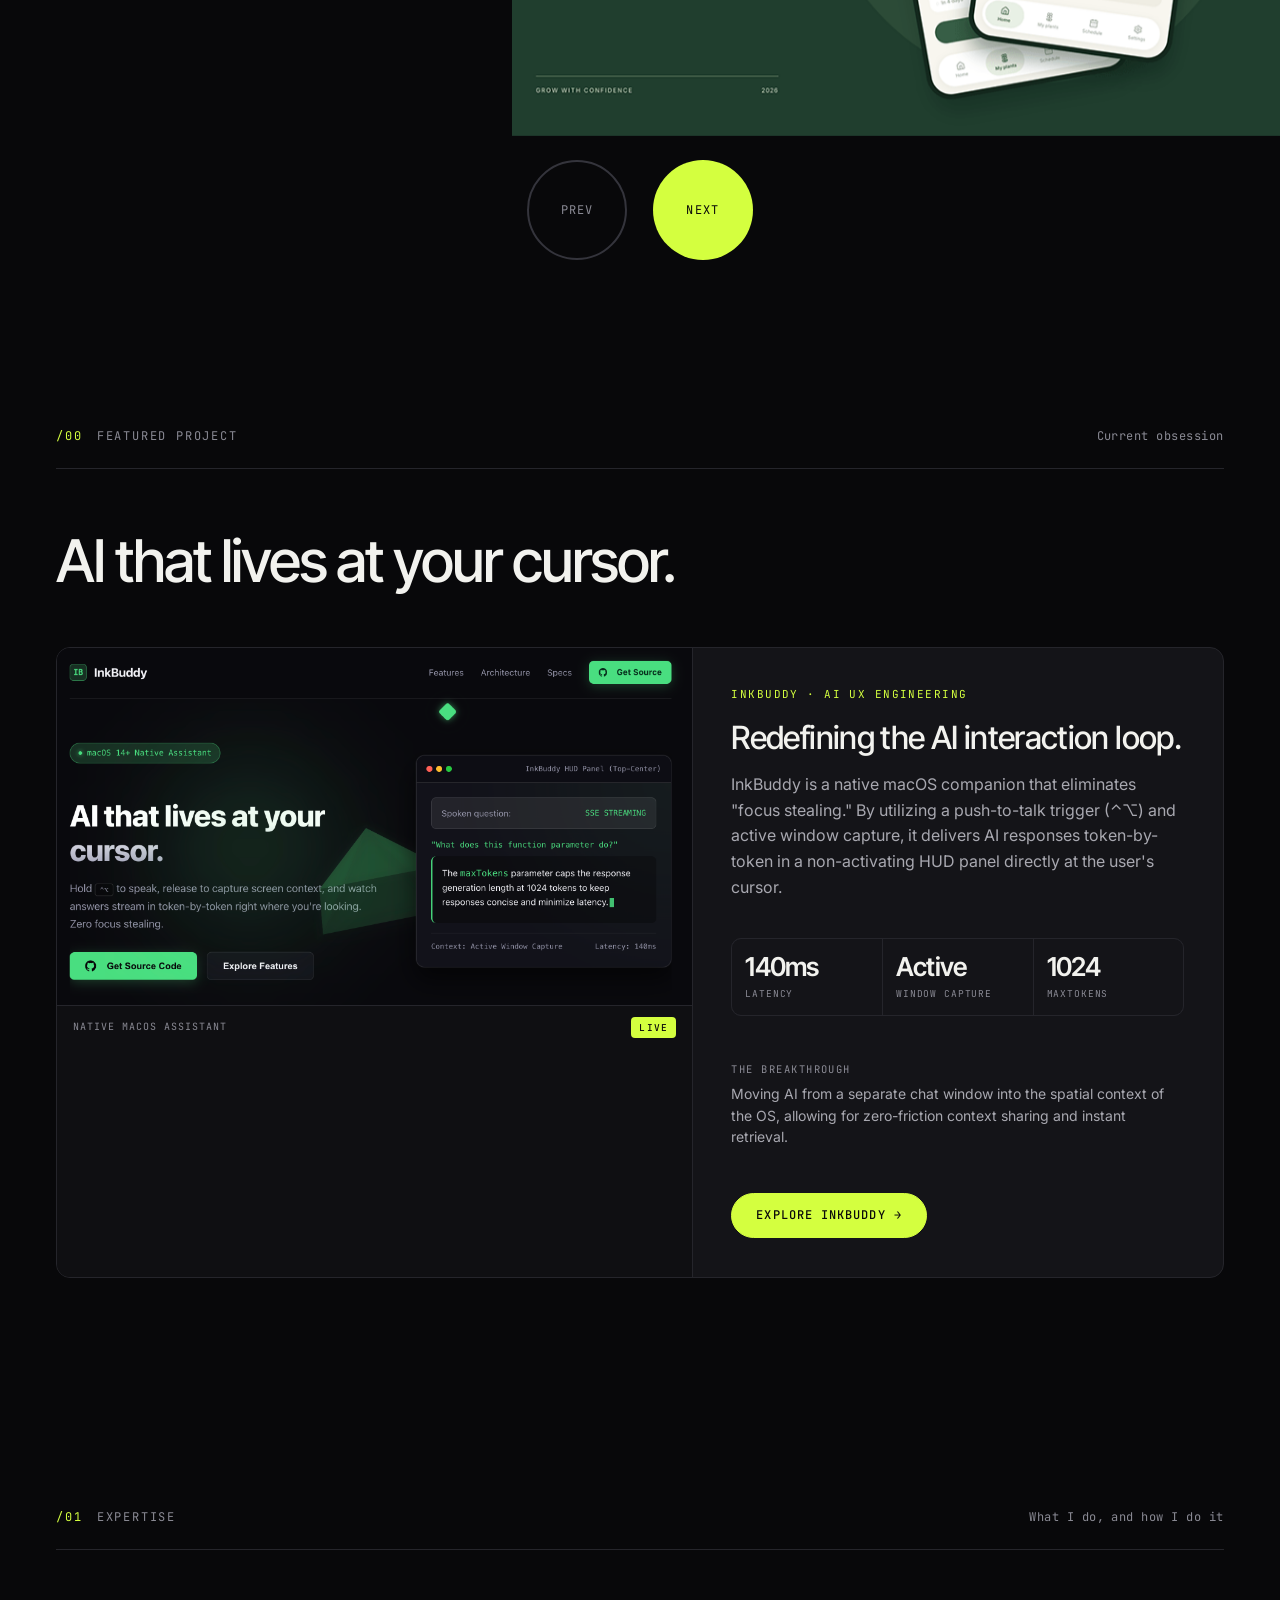
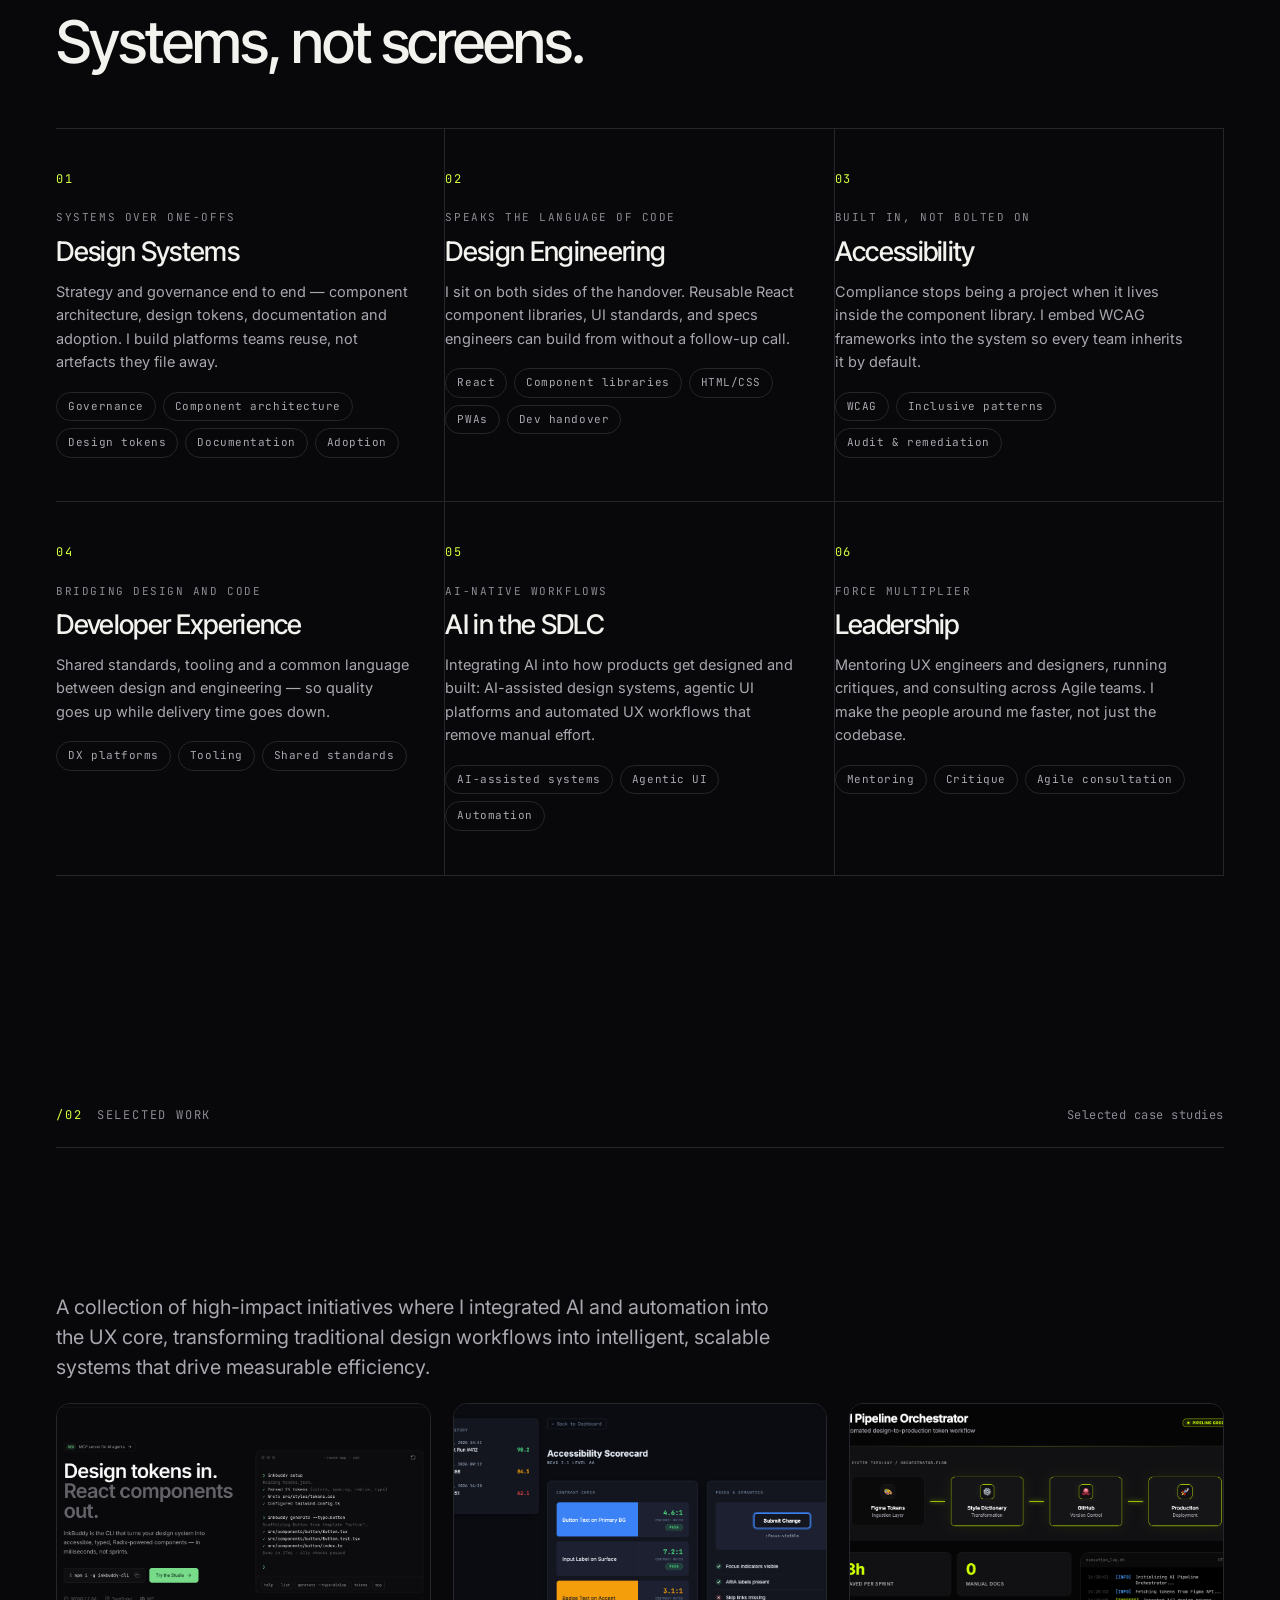
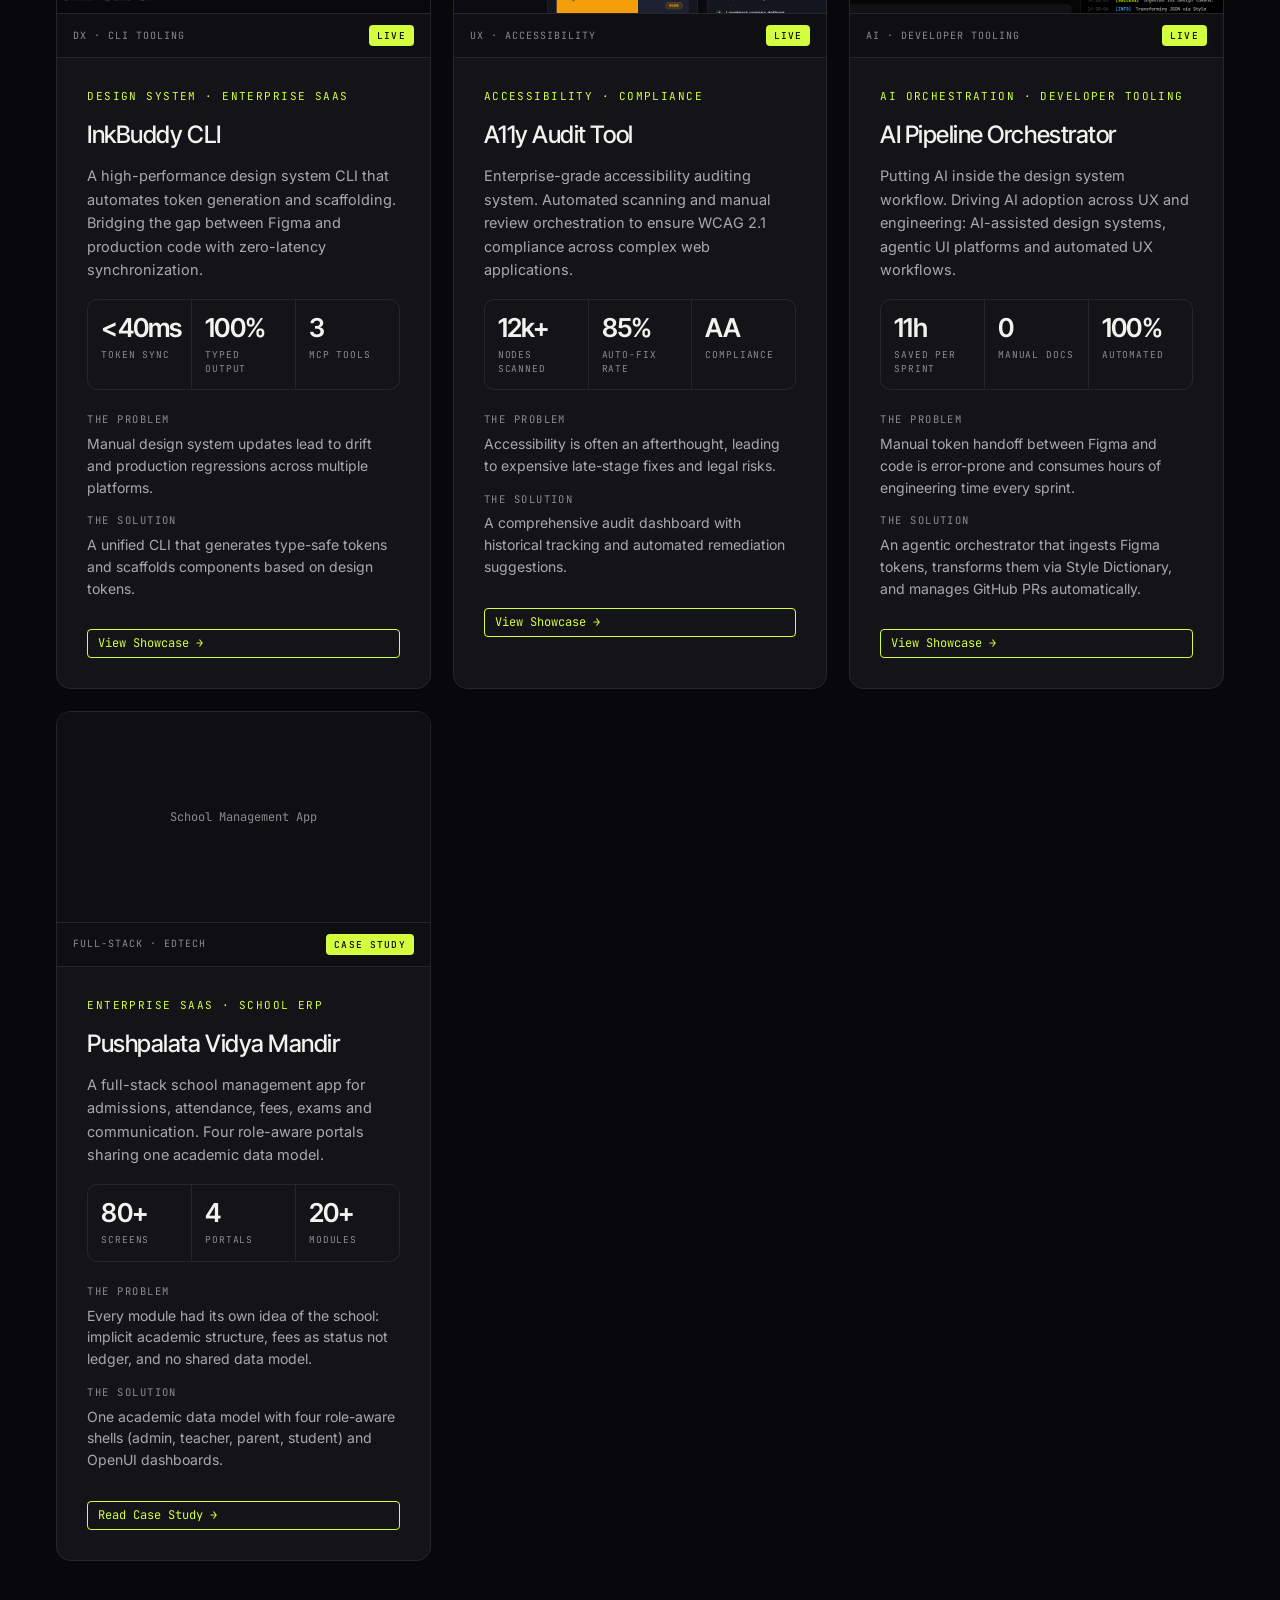
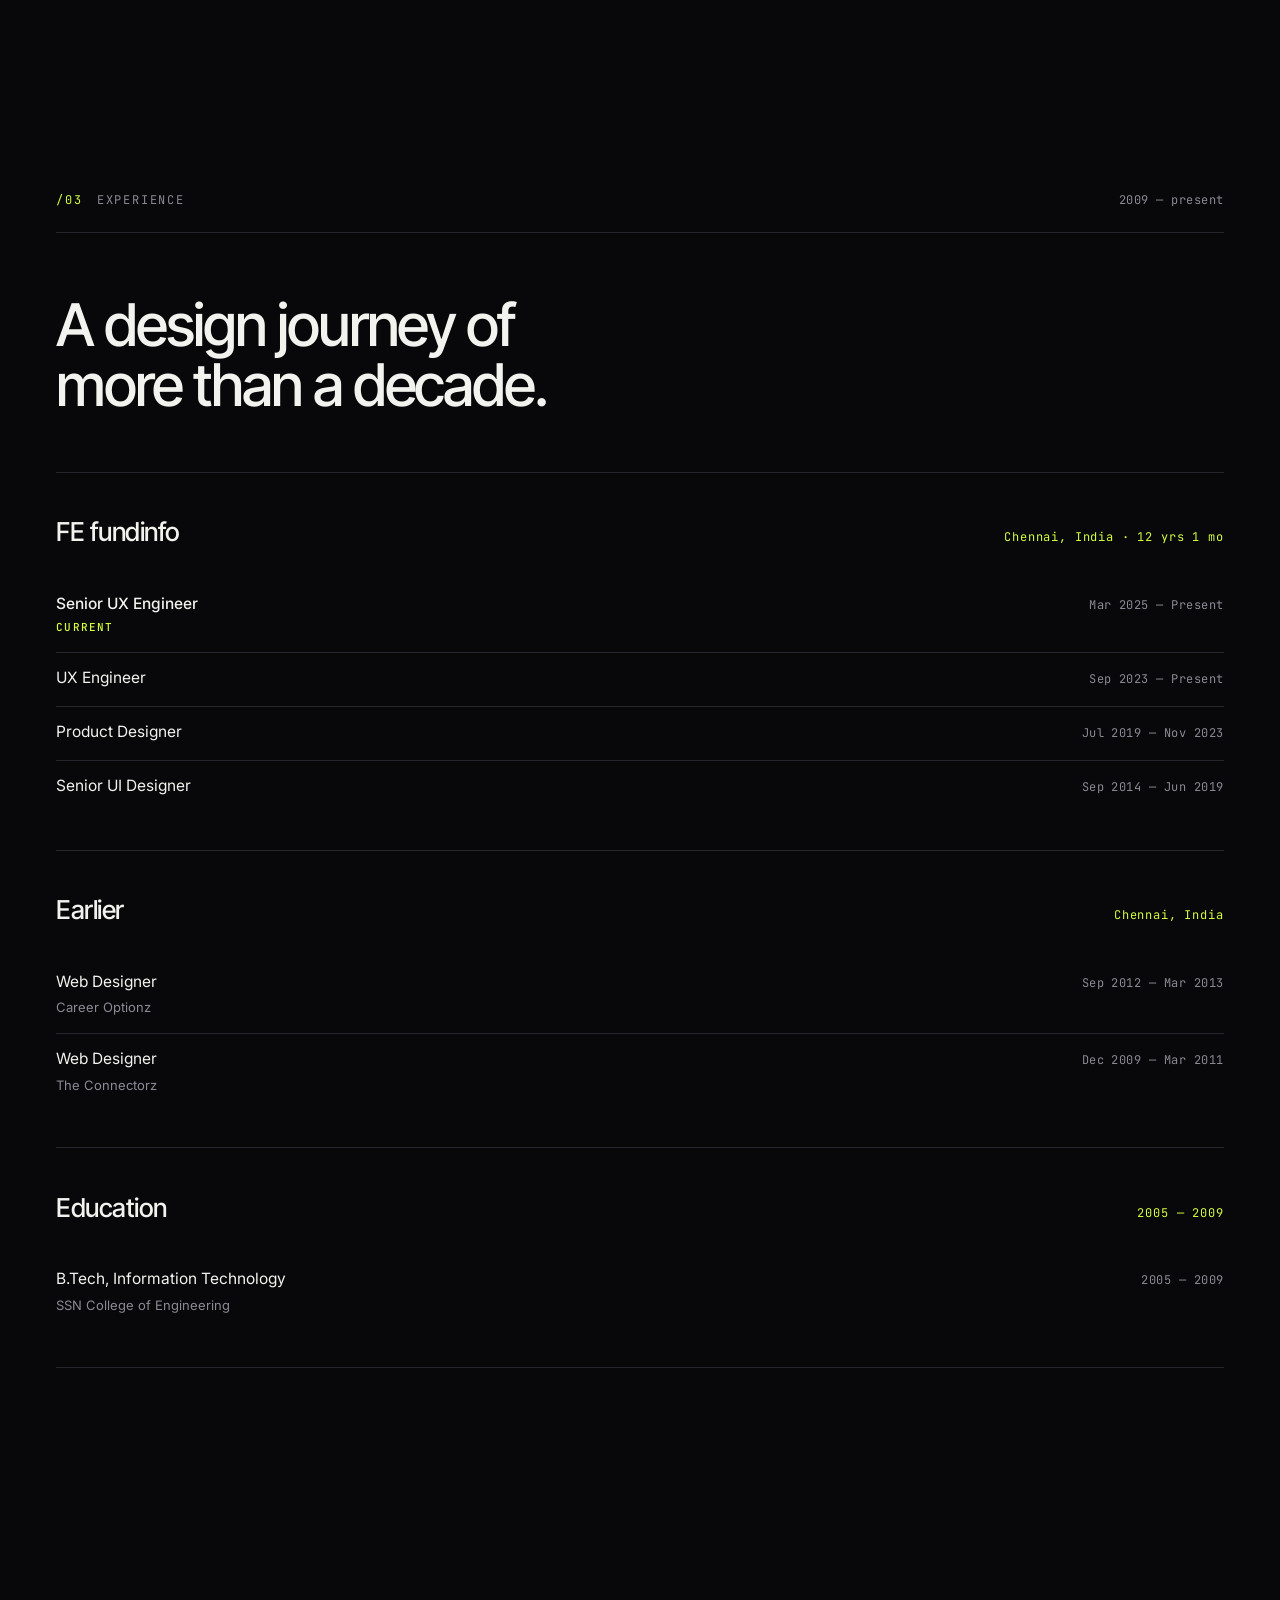
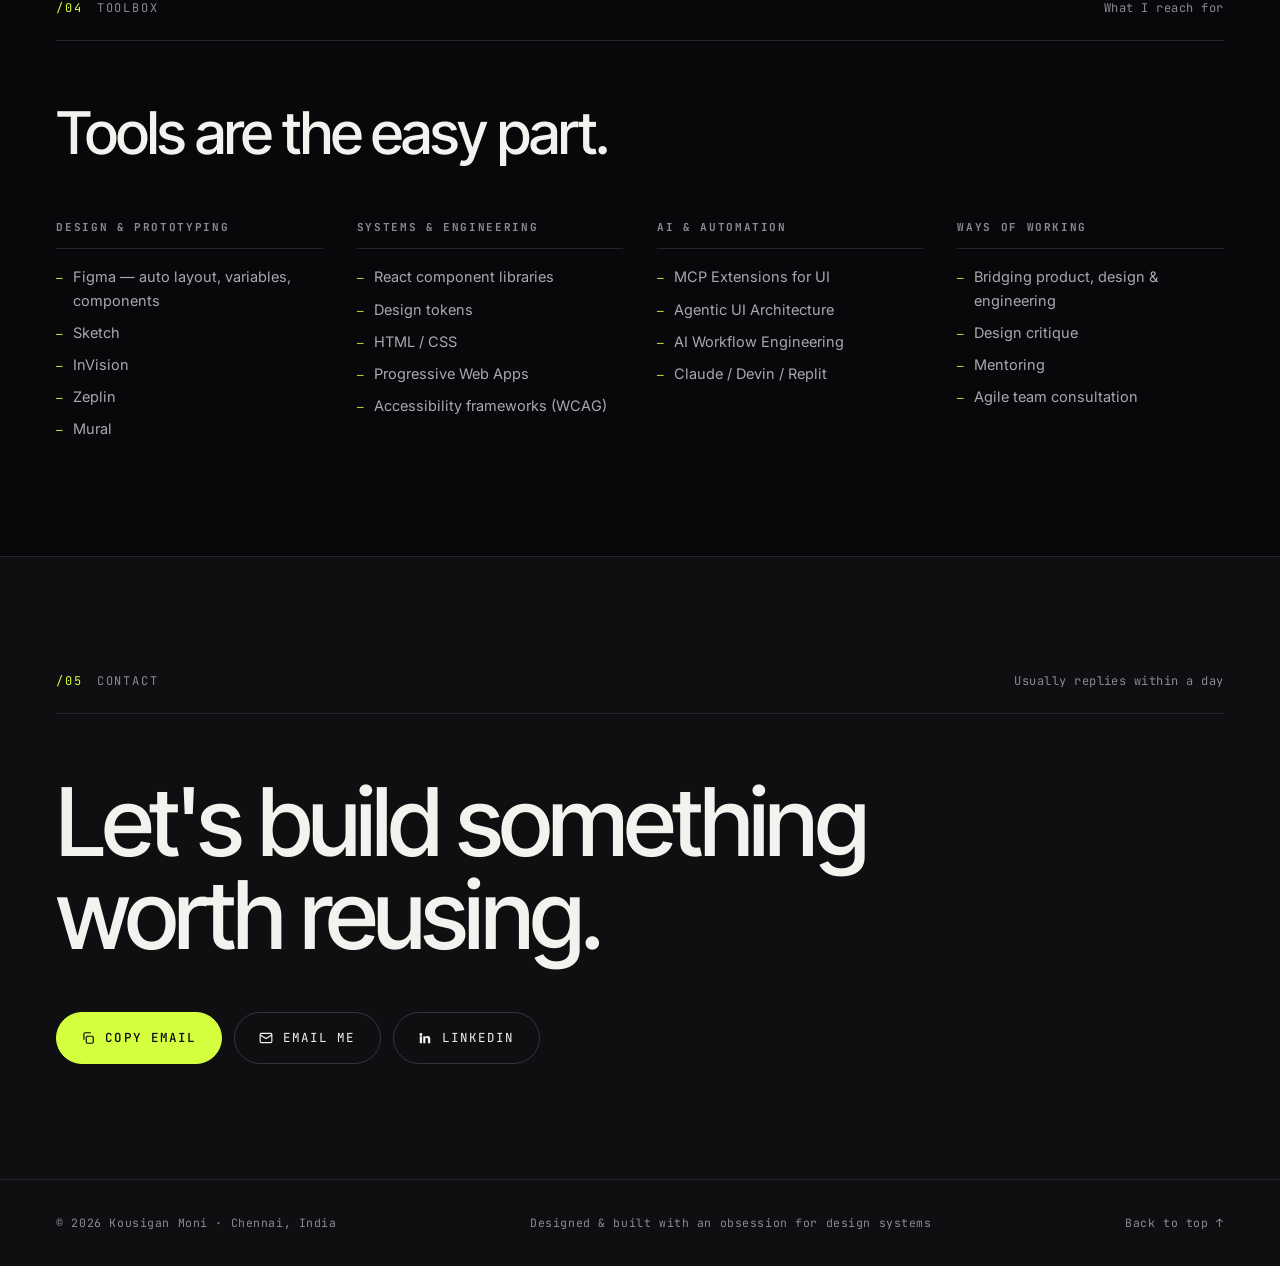
==== commit d5e03be6: "feat: Behance slider 40/60 text-image split (no overlay/overflow); stacked text-over-image on mobile" ====
--- a/index.html
+++ b/index.html
@@ -343,11 +343,11 @@
   /* ---------- behance slider (okai portfolio-slider-2 pattern) ---------- */
   .behance{position:relative;padding-block:clamp(50px,7vw,90px) 0}
   .behance-slider{height:clamp(620px,88svh,980px);position:relative}
-  .behance-slide{width:100%;height:100%;display:flex;align-items:center}
-  .behance-cover{position:relative;overflow:hidden;width:min(60%,744px);aspect-ratio:808/632;margin-inline:auto;background:var(--bg-2)}
+  .behance-slide{width:100%;height:100%;display:grid;grid-template-columns:minmax(0,40%) minmax(0,60%);align-items:center}
+  .behance-cover{grid-column:2;grid-row:1;position:relative;overflow:hidden;width:100%;max-width:100%;aspect-ratio:808/632;margin-inline:auto;background:var(--bg-2)}
   .behance-cover img{position:absolute;inset:0;width:100%;height:100%;object-fit:cover;object-position:center;filter:blur(8px) brightness(.65);opacity:.45;transition:filter .6s var(--ease),opacity .6s var(--ease)}
   .swiper-slide-active .behance-cover img{filter:none;opacity:1}
-  .behance-descr{position:absolute;left:0;width:min(38%,480px);z-index:2;padding:clamp(20px,3vw,40px) var(--pad)}
+  .behance-descr{grid-column:1;grid-row:1;position:static;width:auto;z-index:2;align-self:center;padding:clamp(24px,3vw,48px) clamp(20px,3vw,40px) clamp(24px,3vw,48px) var(--pad)}
   .behance-descr h3{font-family:var(--display);font-weight:600;font-size:clamp(34px,4.6vw,68px);line-height:1.08;letter-spacing:-.03em;color:var(--fg);margin:0 0 30px;text-wrap:balance;text-shadow:0 2px 24px rgba(0,0,0,.6),0 1px 4px rgba(0,0,0,.5)}
   .behance-link{display:inline-flex;align-items:center;gap:10px;font-family:var(--mono);font-size:12px;letter-spacing:.12em;text-transform:uppercase;color:var(--accent);border-bottom:1px solid var(--line-2);padding-bottom:8px;transition:border-color .25s var(--ease)}
   .behance-link:hover{border-color:var(--accent)}
@@ -355,8 +355,8 @@
   .behance-btn{width:clamp(72px,9vw,100px);height:clamp(72px,9vw,100px);border-radius:50%;background:var(--accent);color:#0A0A0A;font-family:var(--mono);font-size:12px;letter-spacing:.1em;text-transform:uppercase;display:flex;align-items:center;justify-content:center;cursor:pointer;transition:.4s var(--ease)}
   .behance-btn.swiper-button-disabled{background:transparent;border:2px solid var(--line-2);color:var(--fg-3);cursor:not-allowed}
   .behance-btn:focus-visible{outline:2px solid var(--accent);outline-offset:3px}
-  @media (max-width:880px){.behance-cover{width:100%;aspect-ratio:808/632}.behance-descr{width:auto;right:0;padding-top:18px}}
-  @media (max-width:620px){.behance-cover{aspect-ratio:808/632}}
+  @media (max-width:880px){.behance-slide{display:flex;flex-direction:column;align-items:stretch;justify-content:center}.behance-descr{order:-1;padding:16px var(--pad) 0}.behance-cover{width:100%;max-width:none;margin:clamp(14px,3vw,20px) 0 0}}
+  @media (max-width:620px){.behance-cover{aspect-ratio:808/632;margin-top:clamp(14px,3vw,20px)}}
   @media (prefers-reduced-motion:reduce){.behance-cover,.behance-descr,.behance-cover img{transition:none!important}}
 </style>
 </head>
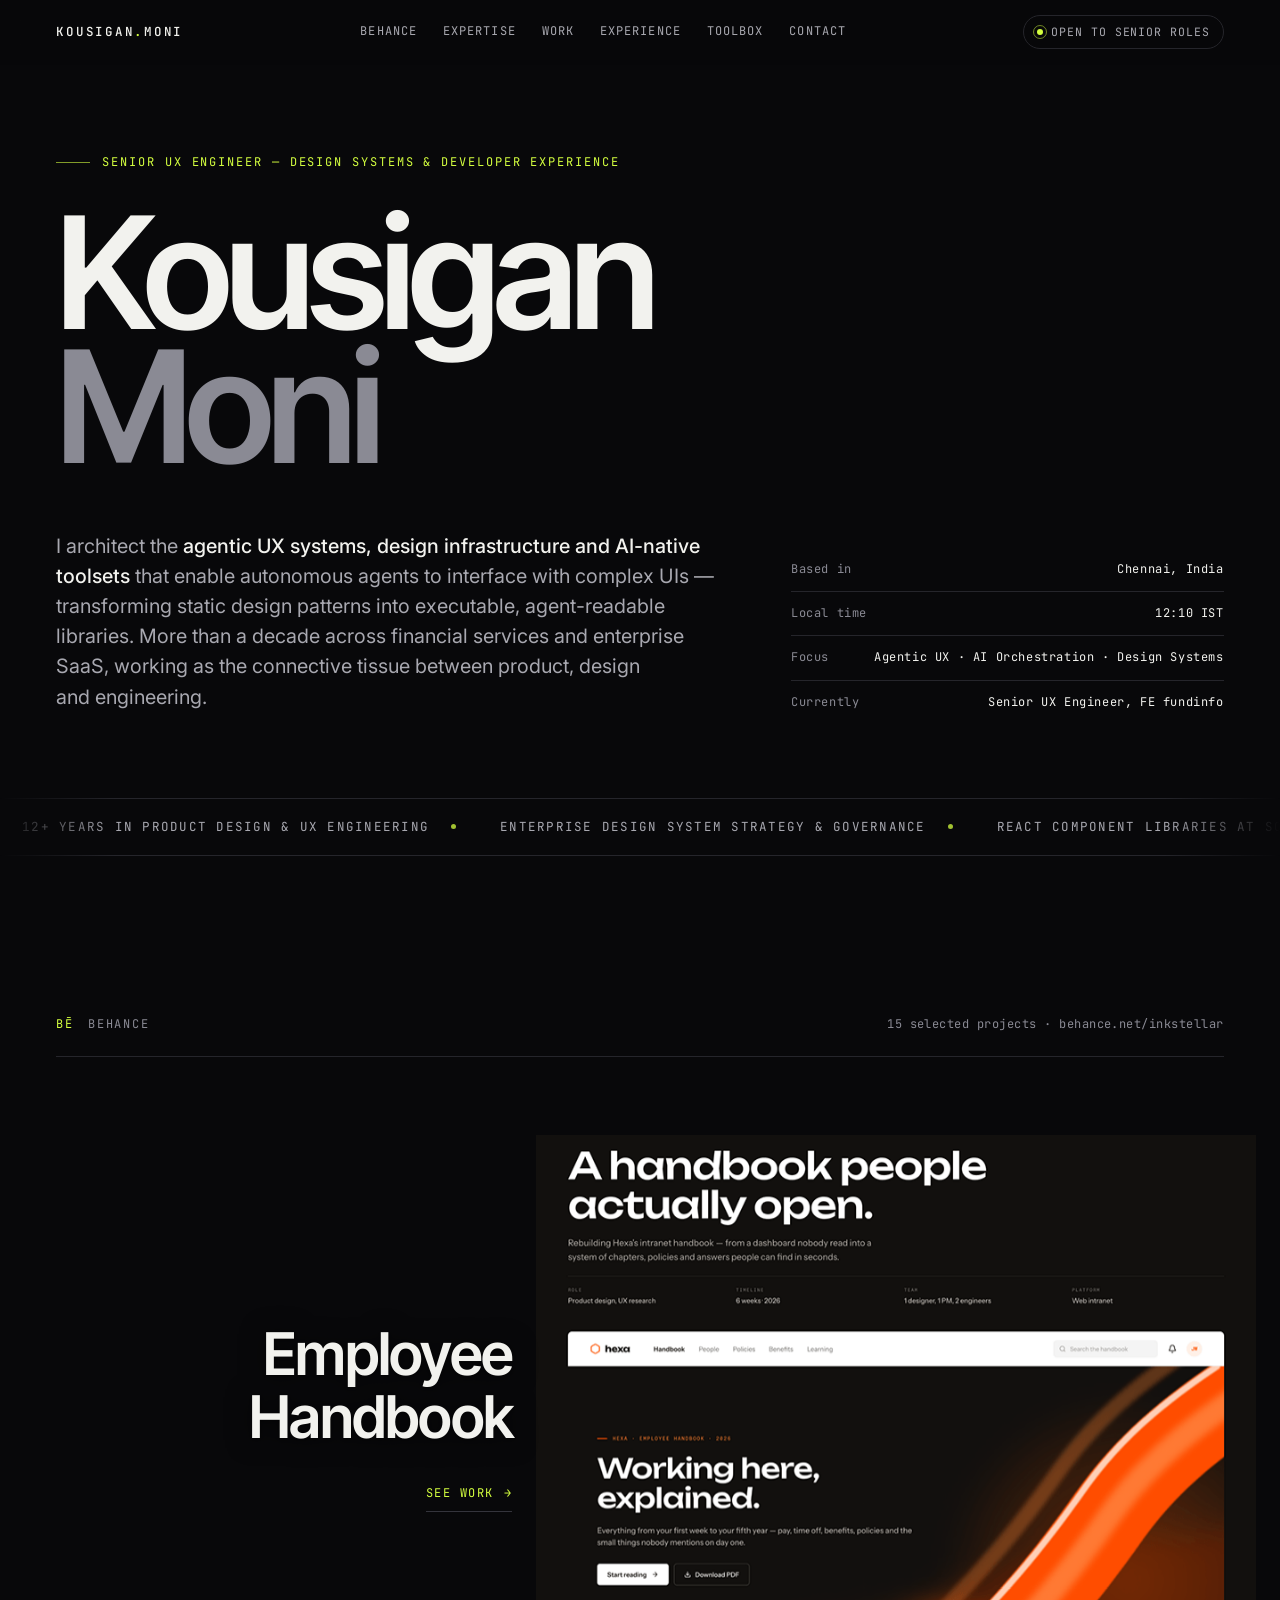
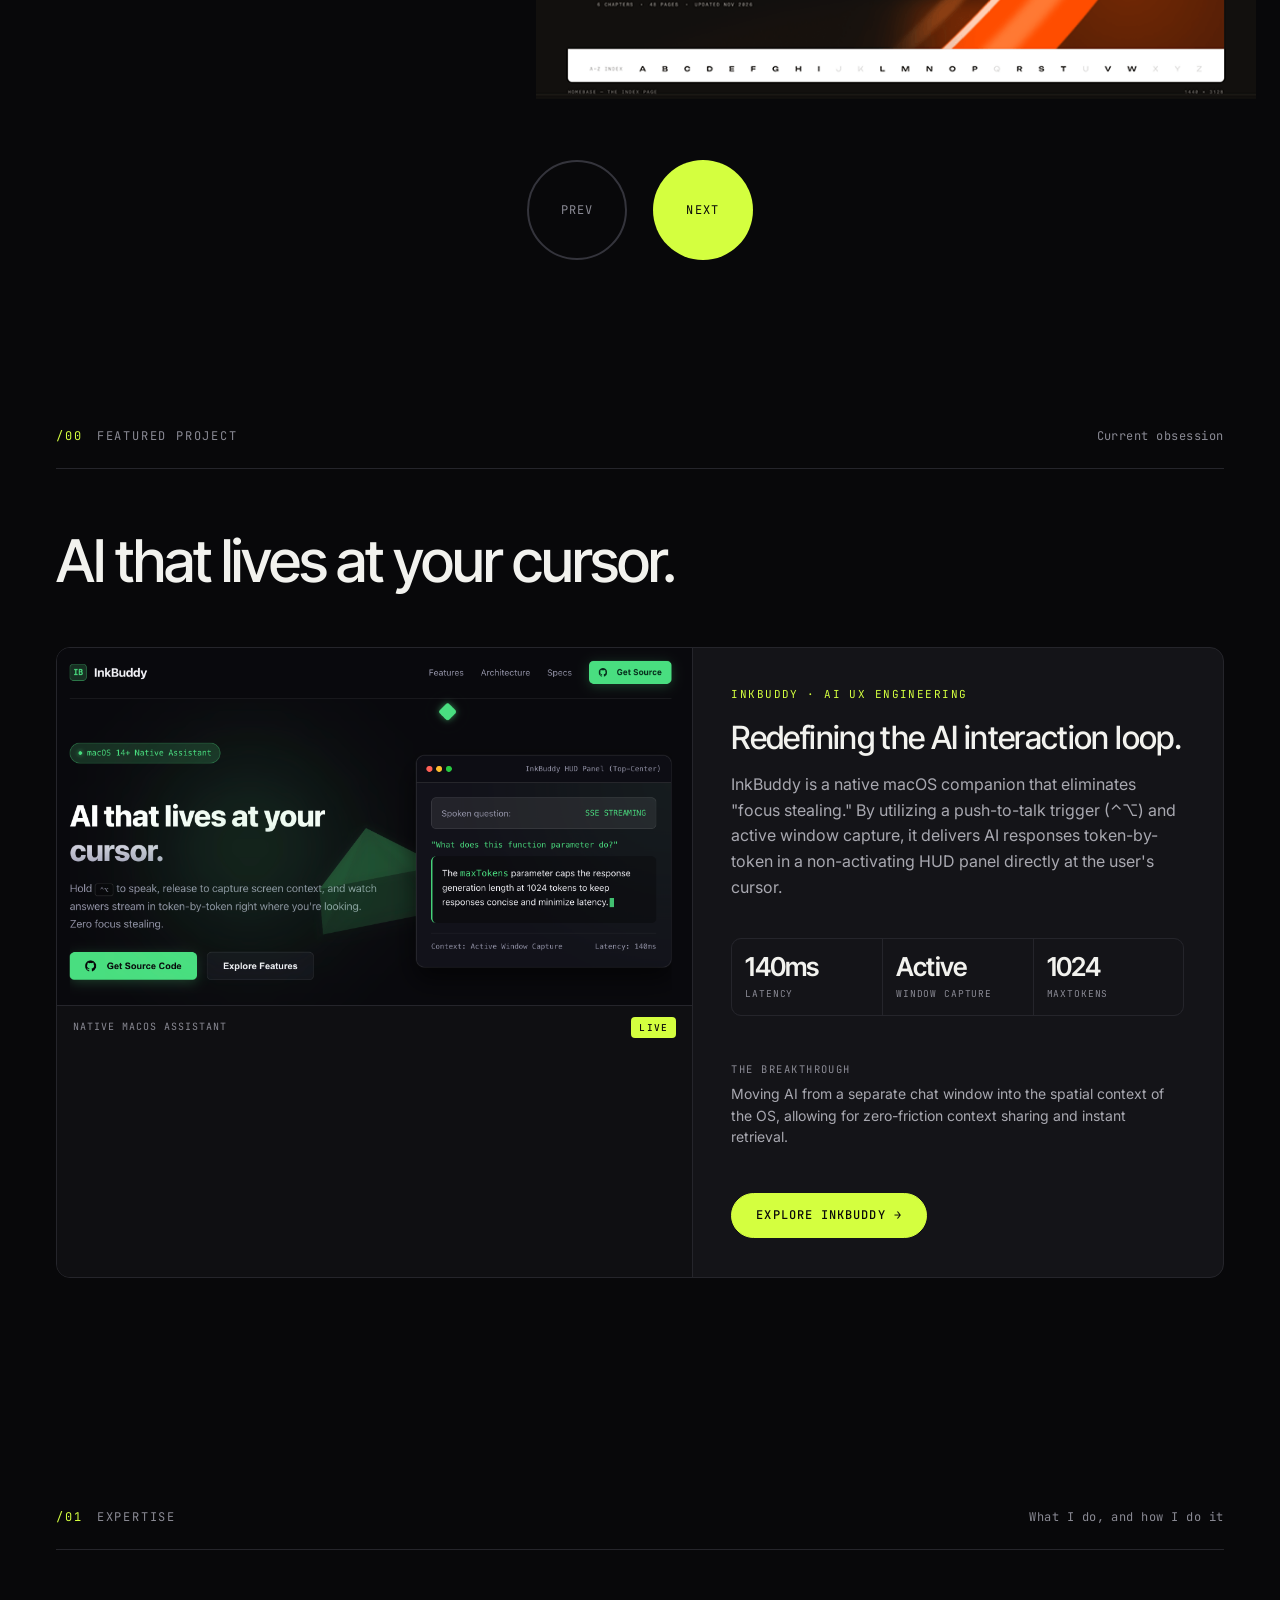
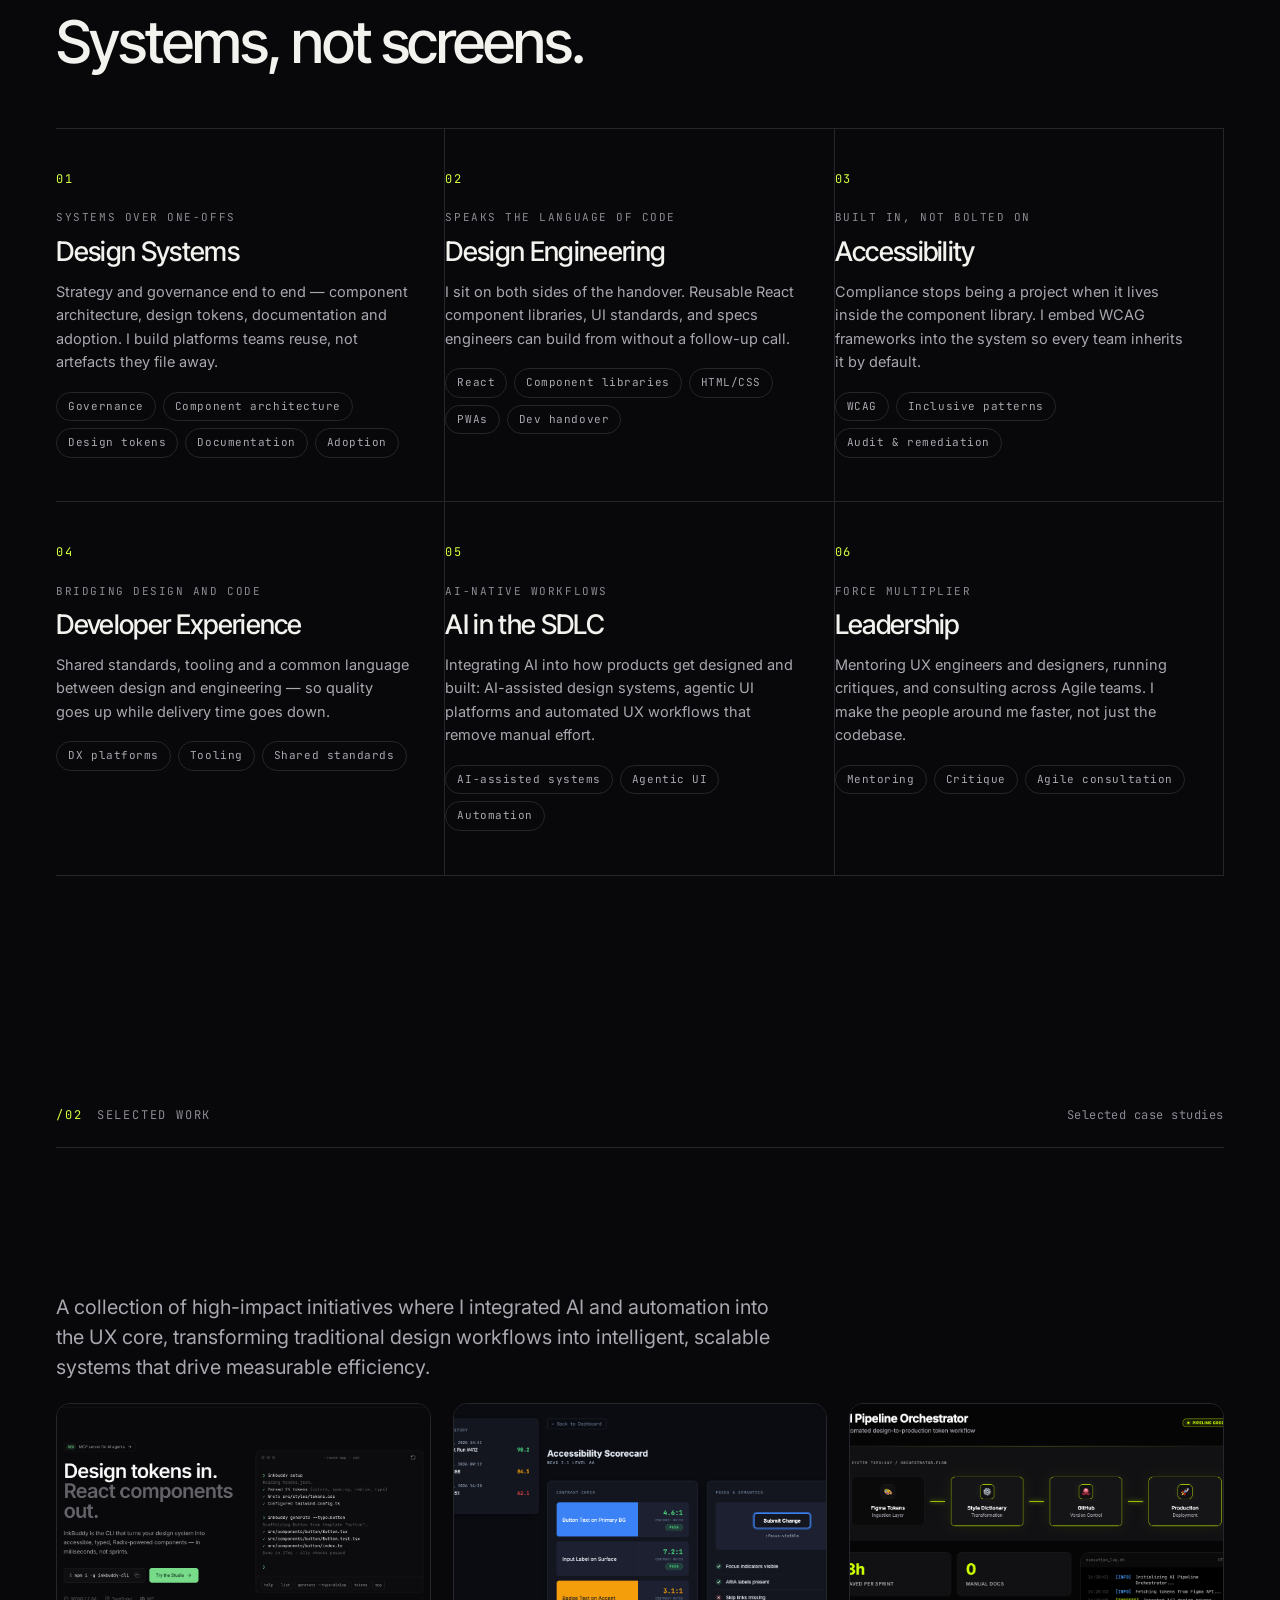
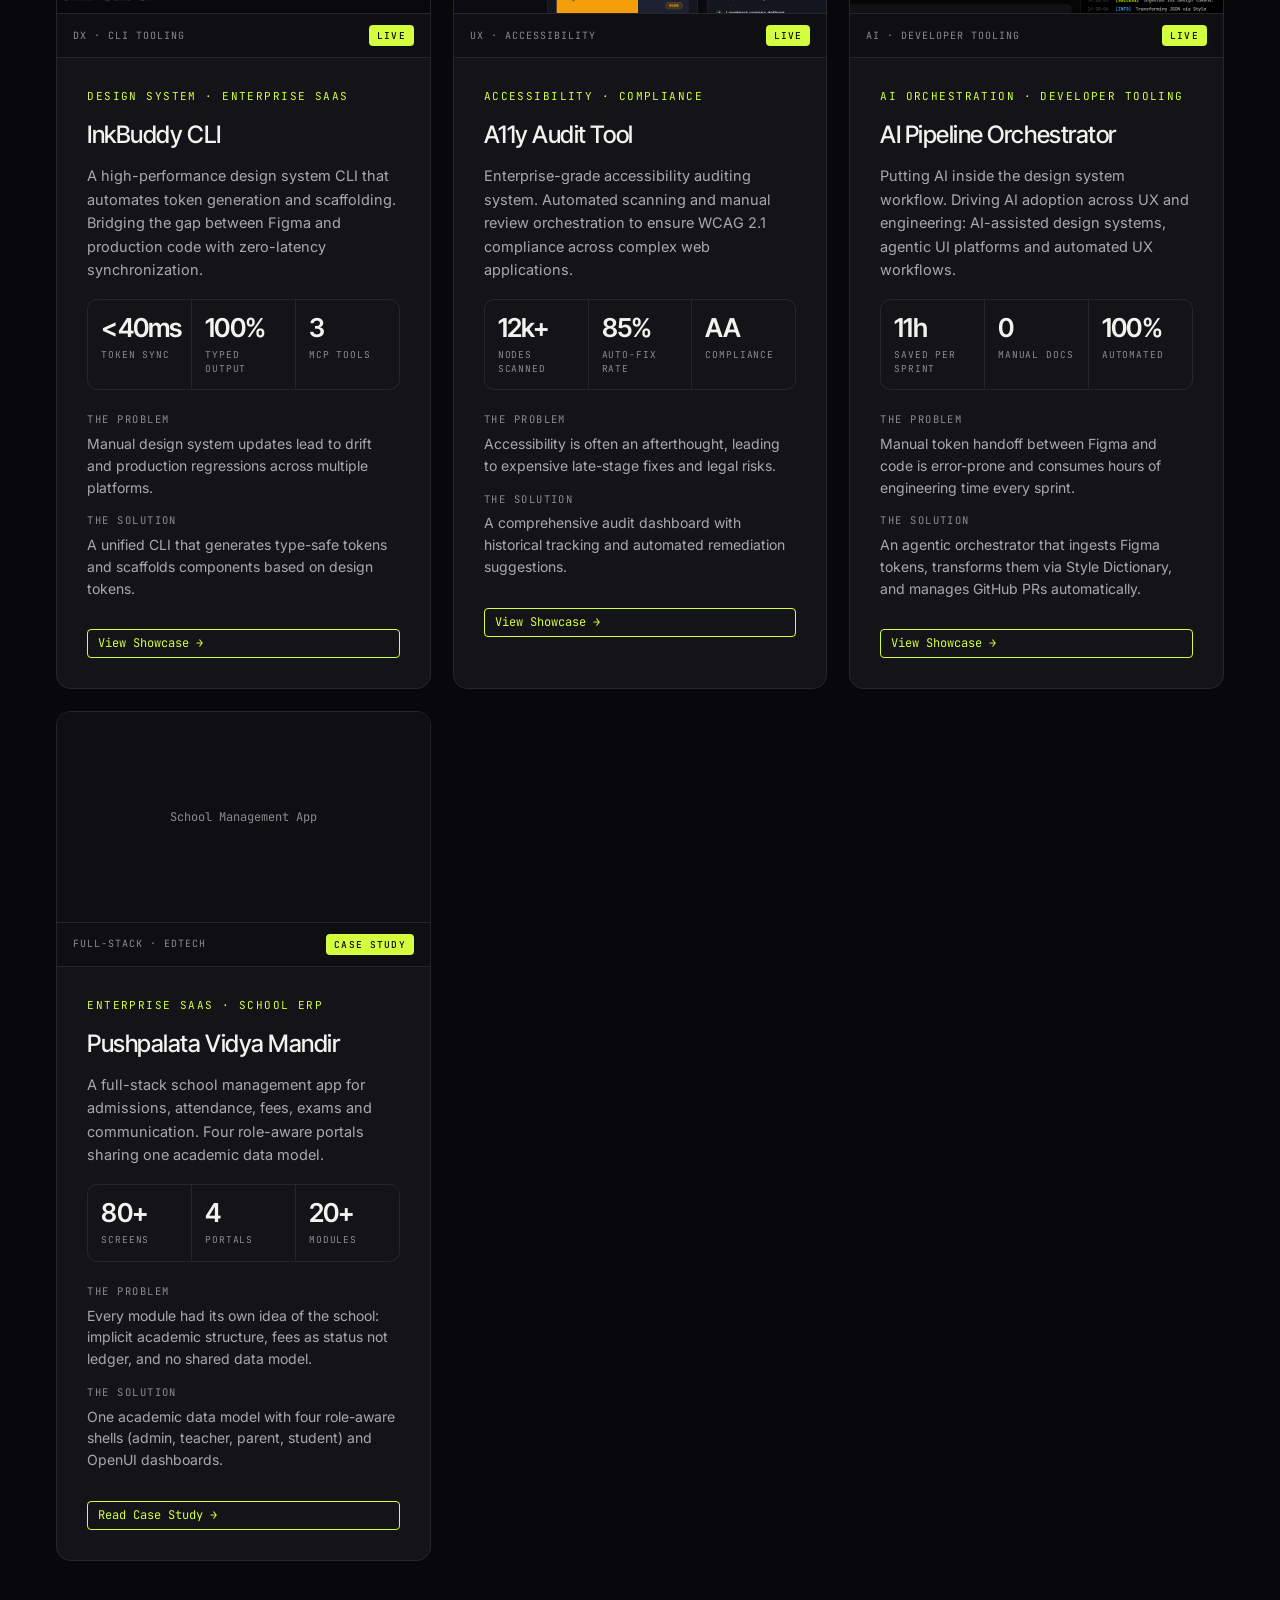
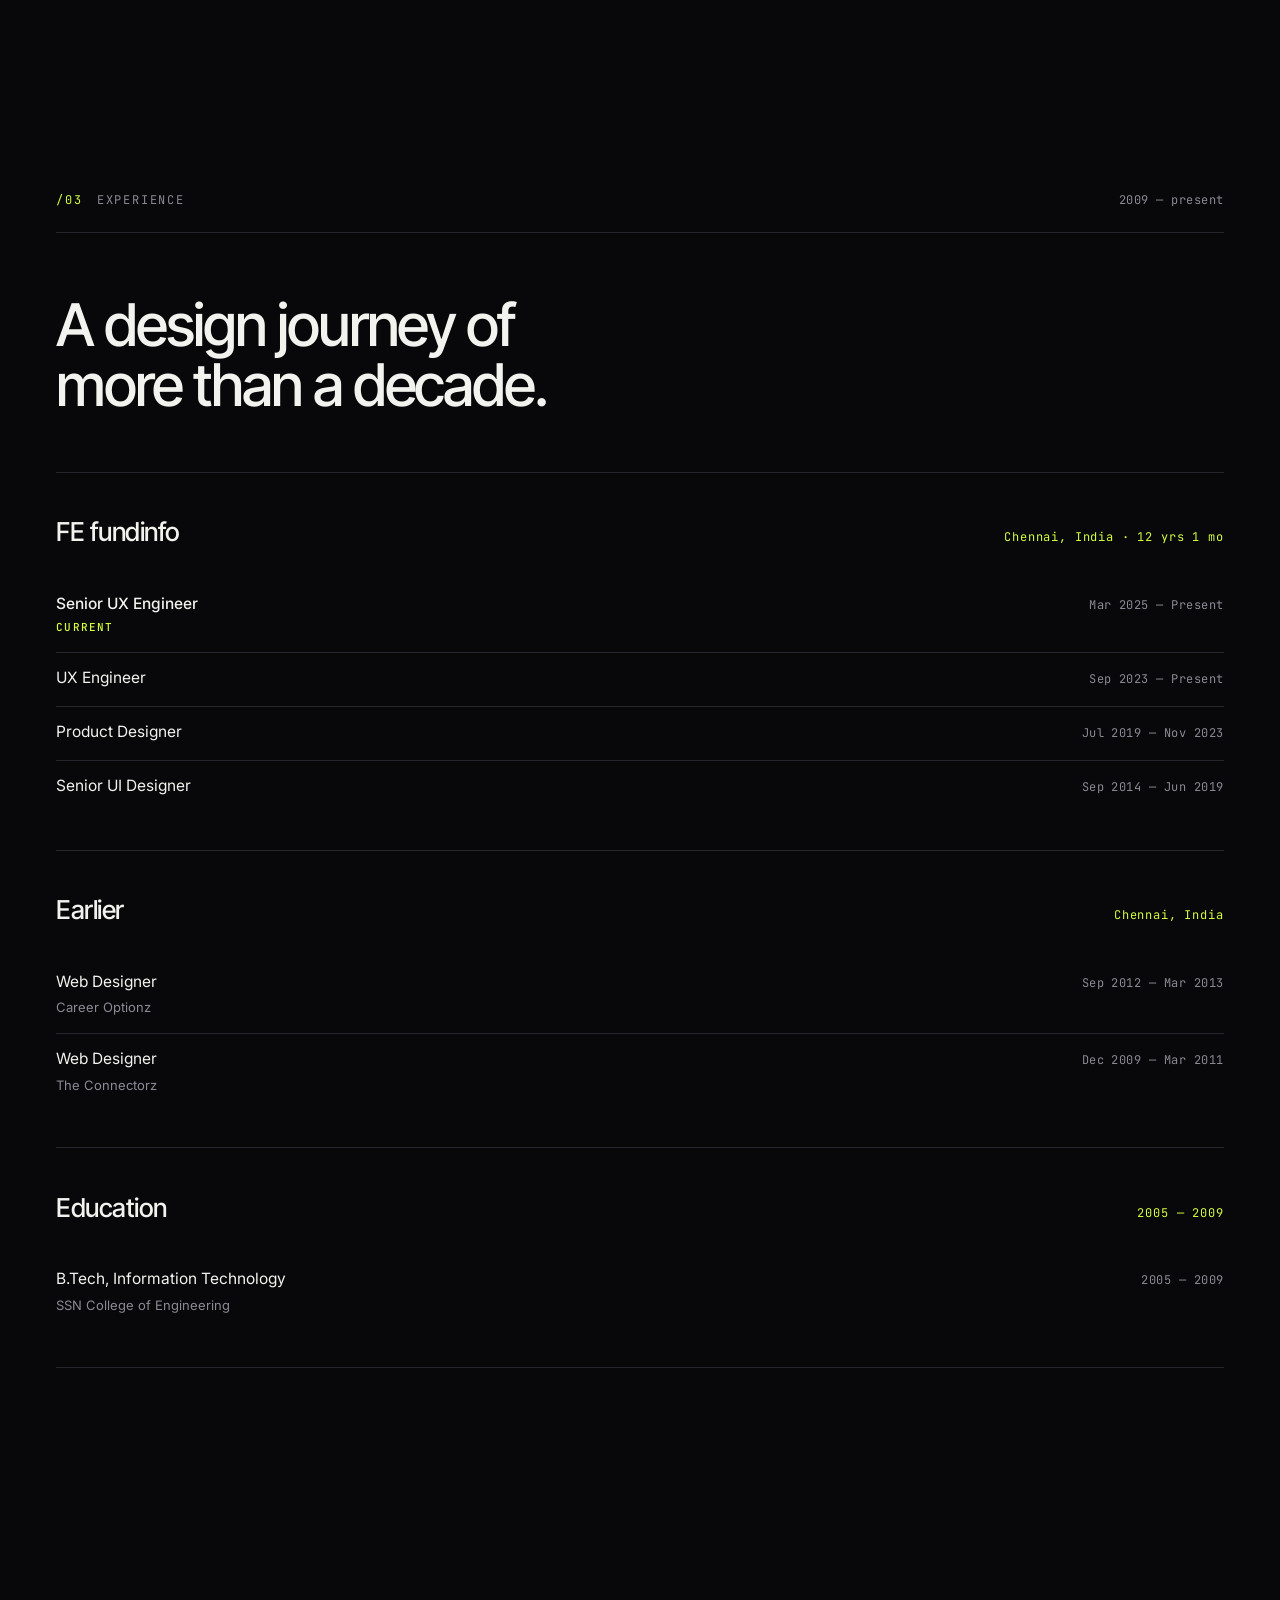
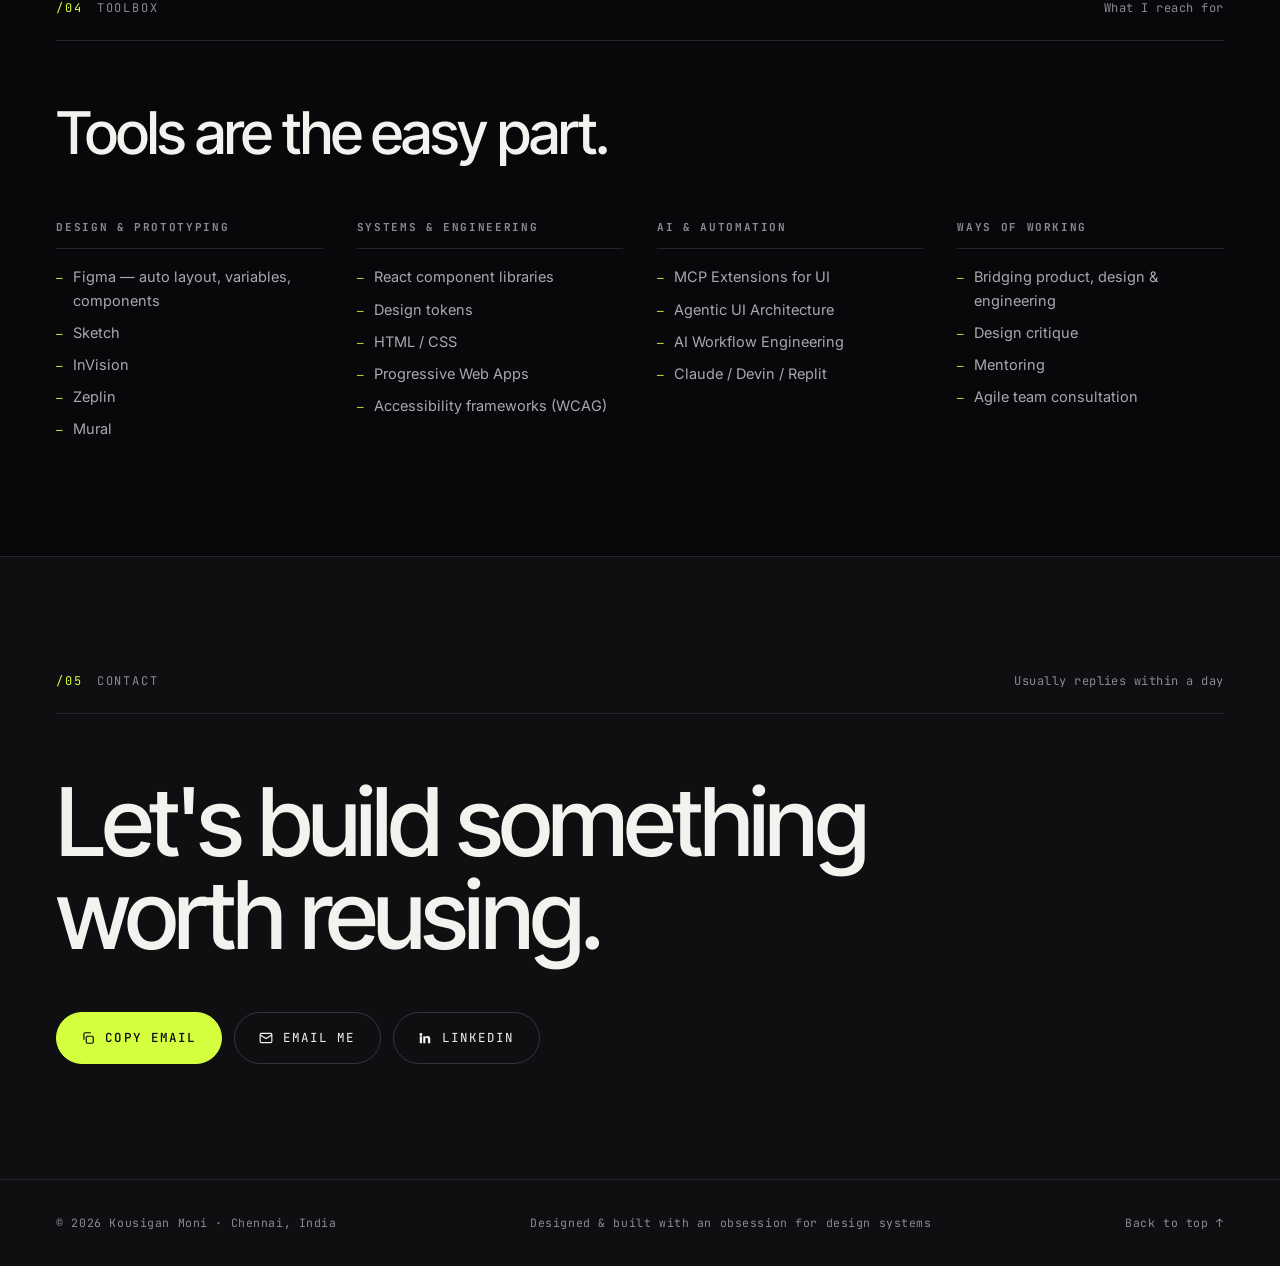
==== commit 05233126: "feat: behance covers cap 720px, descr right-aligned (no right padding); shuffle slide order on every" ====
--- a/index.html
+++ b/index.html
@@ -344,10 +344,10 @@
   .behance{position:relative;padding-block:clamp(50px,7vw,90px) 0}
   .behance-slider{height:clamp(620px,88svh,980px);position:relative}
   .behance-slide{width:100%;height:100%;display:grid;grid-template-columns:minmax(0,40%) minmax(0,60%);align-items:center}
-  .behance-cover{grid-column:2;grid-row:1;position:relative;overflow:hidden;width:100%;max-width:100%;aspect-ratio:808/632;margin-inline:auto;background:var(--bg-2)}
+  .behance-cover{grid-column:2;grid-row:1;position:relative;overflow:hidden;width:100%;max-width:720px;aspect-ratio:808/632;margin-inline:auto;background:var(--bg-2)}
   .behance-cover img{position:absolute;inset:0;width:100%;height:100%;object-fit:cover;object-position:center;filter:blur(8px) brightness(.65);opacity:.45;transition:filter .6s var(--ease),opacity .6s var(--ease)}
   .swiper-slide-active .behance-cover img{filter:none;opacity:1}
-  .behance-descr{grid-column:1;grid-row:1;position:static;width:auto;z-index:2;align-self:center;padding:clamp(24px,3vw,48px) clamp(20px,3vw,40px) clamp(24px,3vw,48px) var(--pad)}
+  .behance-descr{grid-column:1;grid-row:1;position:static;width:auto;z-index:2;align-self:center;text-align:right;padding:clamp(24px,3vw,48px) 0 clamp(24px,3vw,48px) var(--pad)}
   .behance-descr h3{font-family:var(--display);font-weight:600;font-size:clamp(34px,4.6vw,68px);line-height:1.08;letter-spacing:-.03em;color:var(--fg);margin:0 0 30px;text-wrap:balance;text-shadow:0 2px 24px rgba(0,0,0,.6),0 1px 4px rgba(0,0,0,.5)}
   .behance-link{display:inline-flex;align-items:center;gap:10px;font-family:var(--mono);font-size:12px;letter-spacing:.12em;text-transform:uppercase;color:var(--accent);border-bottom:1px solid var(--line-2);padding-bottom:8px;transition:border-color .25s var(--ease)}
   .behance-link:hover{border-color:var(--accent)}
@@ -355,7 +355,12 @@
   .behance-btn{width:clamp(72px,9vw,100px);height:clamp(72px,9vw,100px);border-radius:50%;background:var(--accent);color:#0A0A0A;font-family:var(--mono);font-size:12px;letter-spacing:.1em;text-transform:uppercase;display:flex;align-items:center;justify-content:center;cursor:pointer;transition:.4s var(--ease)}
   .behance-btn.swiper-button-disabled{background:transparent;border:2px solid var(--line-2);color:var(--fg-3);cursor:not-allowed}
   .behance-btn:focus-visible{outline:2px solid var(--accent);outline-offset:3px}
-  @media (max-width:880px){.behance-slide{display:flex;flex-direction:column;align-items:stretch;justify-content:center}.behance-descr{order:-1;padding:16px var(--pad) 0}.behance-cover{width:100%;max-width:none;margin:clamp(14px,3vw,20px) 0 0}}
+
+  /* ---------- featured project card ---------- */
+  .featured-card{grid-column:1 / -1;display:grid;grid-template-columns:1.2fr 1fr;gap:0}
+  .featured-card .shot{border-bottom:0;border-right:1px solid var(--line)}
+  @media (max-width:880px){.featured-card{grid-template-columns:1fr}.featured-card .shot{border-right:0;border-bottom:1px solid var(--line)}}
+  @media (max-width:880px){.behance-slide{display:flex;flex-direction:column;align-items:stretch;justify-content:center}.behance-descr{order:-1;text-align:left;padding:16px var(--pad) 0}.behance-cover{width:100%;max-width:none;margin:clamp(14px,3vw,20px) 0 0}}
   @media (max-width:620px){.behance-cover{aspect-ratio:808/632;margin-top:clamp(14px,3vw,20px)}}
   @media (prefers-reduced-motion:reduce){.behance-cover,.behance-descr,.behance-cover img{transition:none!important}}
 </style>
@@ -630,10 +635,10 @@
       <h2 class="sec-title rv">AI that lives at your cursor.</h2>
       
       <div class="work-grid" style="margin-top:clamp(34px,4.4vw,56px)">
-        <article class="card rv" style="grid-column: 1 / -1; display: grid; grid-template-columns: 1.2fr 1fr; gap: 0;">
-          <figure class="shot" style="border-bottom: 0; border-right: 1px solid var(--line);">
+        <article class="card rv featured-card">
+          <figure class="shot">
             <img src="assets/featured-project.png" alt="High-fidelity landing page showcase for InkBuddy, featuring the cursor-based HUD and neon-dark aesthetic.">
-            <figcaption style="border-top: 1px solid var(--line);">
+            <figcaption>
               <span>Native macOS Assistant</span>
               <span class="badge">Live</span>
             </figcaption>
@@ -975,6 +980,16 @@
   var reduce = window.matchMedia('(prefers-reduced-motion: reduce)').matches;
 
   /* behance slider */
+  /* shuffle behance slide order on every page load */
+  var bfsWrap = document.querySelector(".behance .swiper-wrapper");
+  if (bfsWrap) {
+    var bfsSlides = Array.prototype.slice.call(bfsWrap.children);
+    for (var bi = bfsSlides.length - 1; bi > 0; bi--) {
+      var bj = Math.floor(Math.random() * (bi + 1));
+      var bt = bfsSlides[bi]; bfsSlides[bi] = bfsSlides[bj]; bfsSlides[bj] = bt;
+    }
+    bfsSlides.forEach(function (bs) { bfsWrap.appendChild(bs); });
+  }
   new Swiper('.behance .swiper', {
     parallax: true,
     slidesPerView: 1,
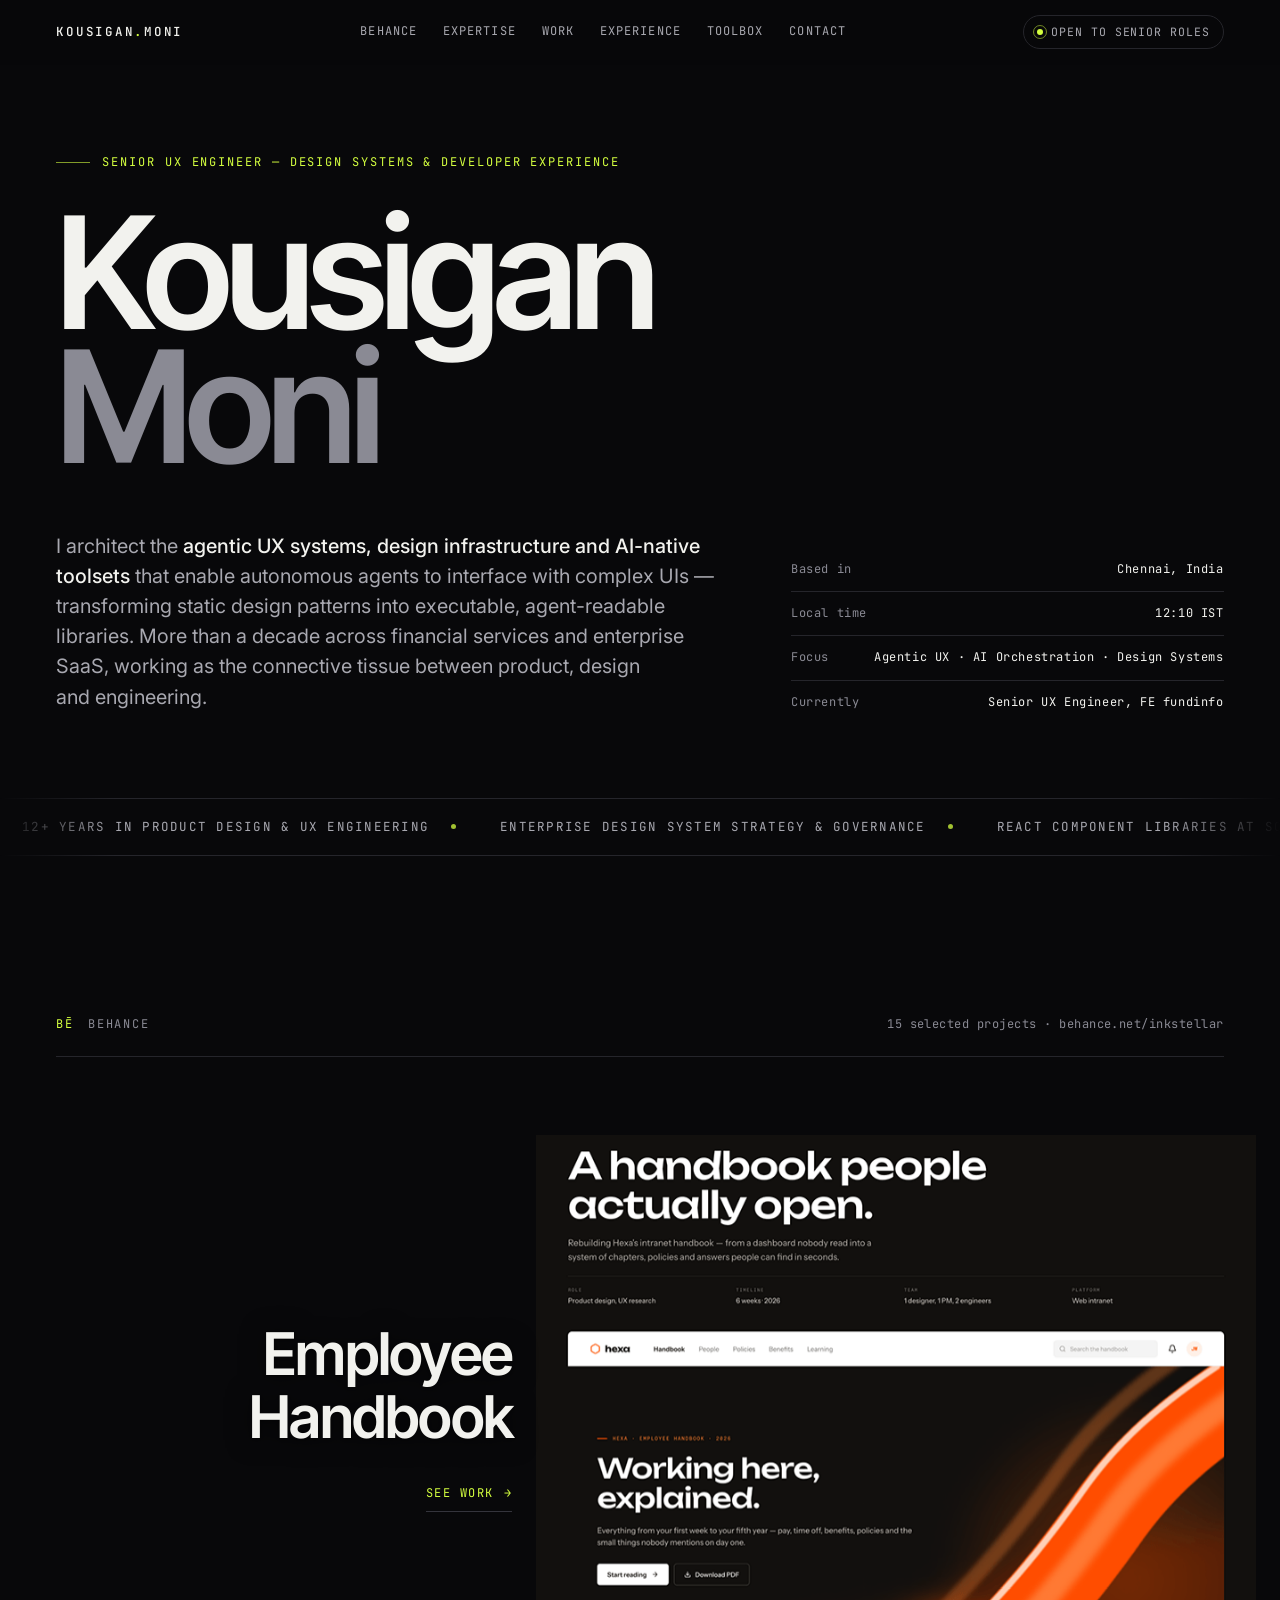
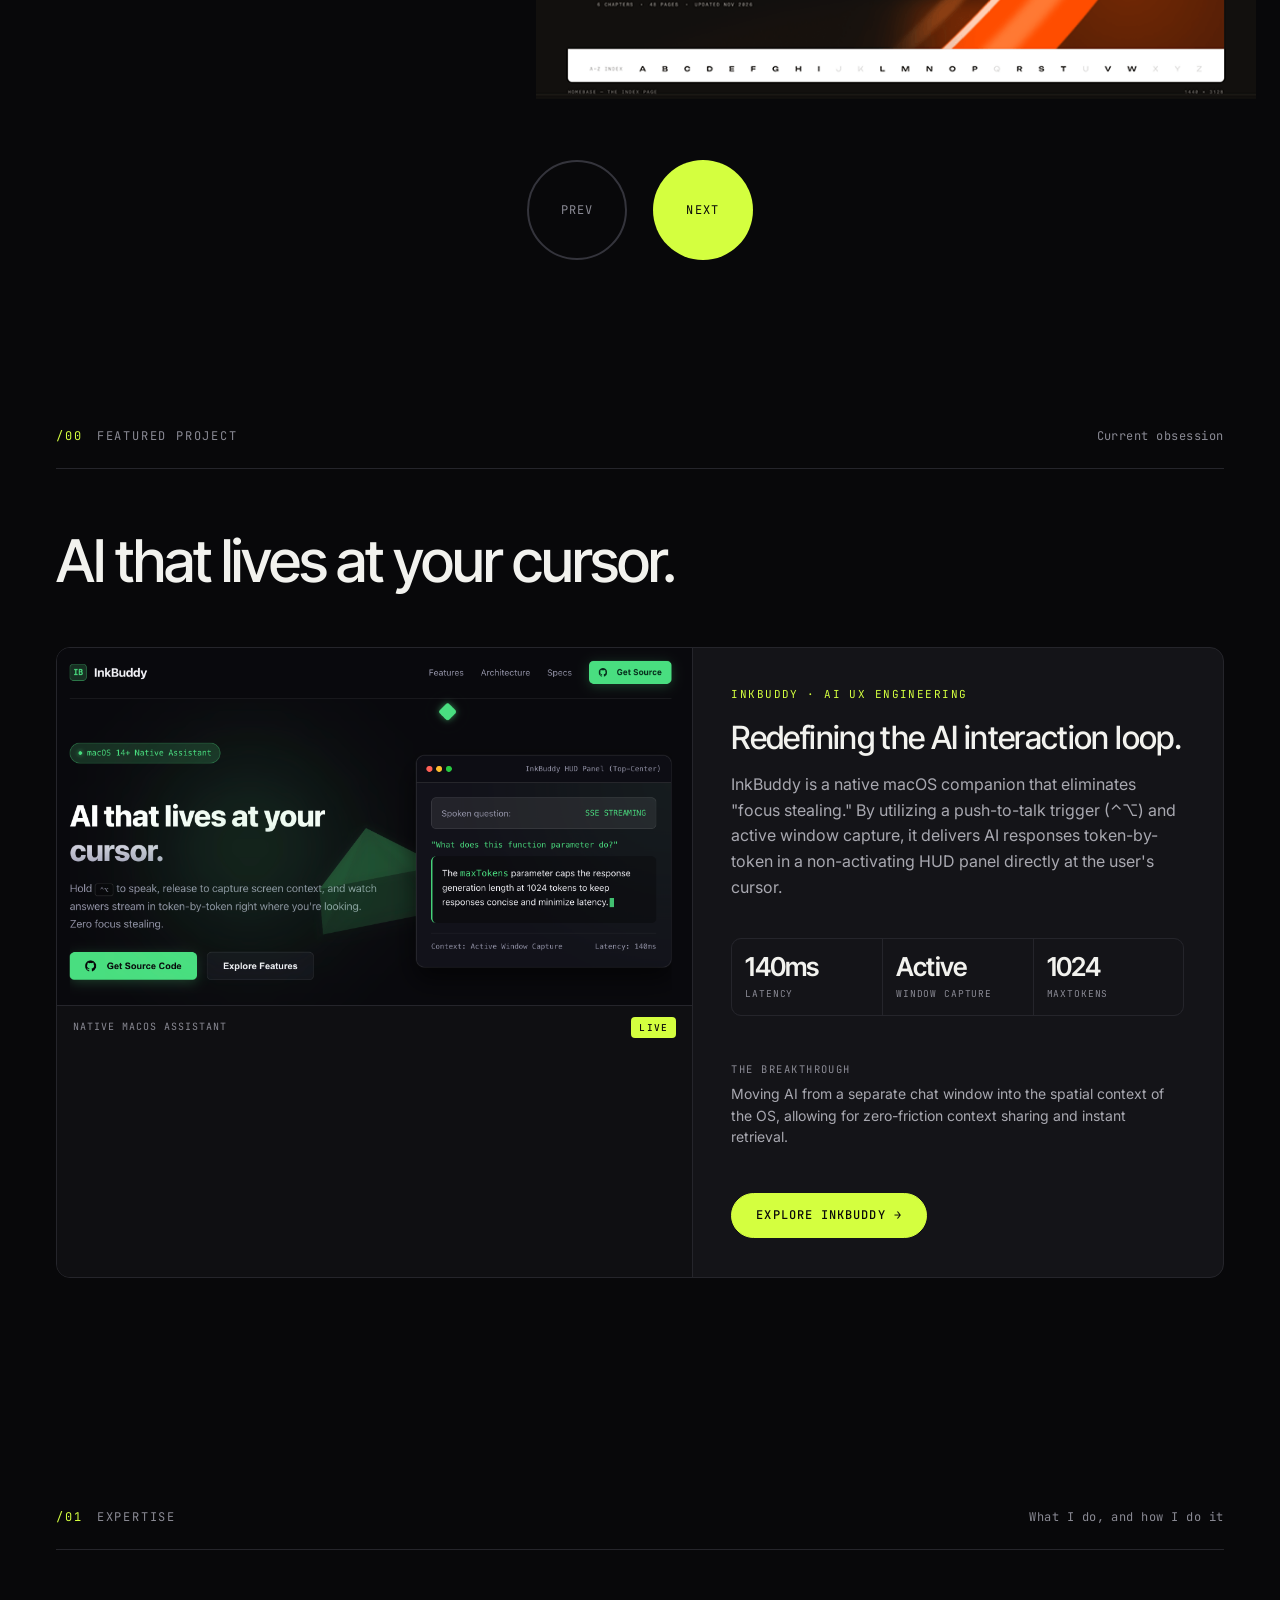
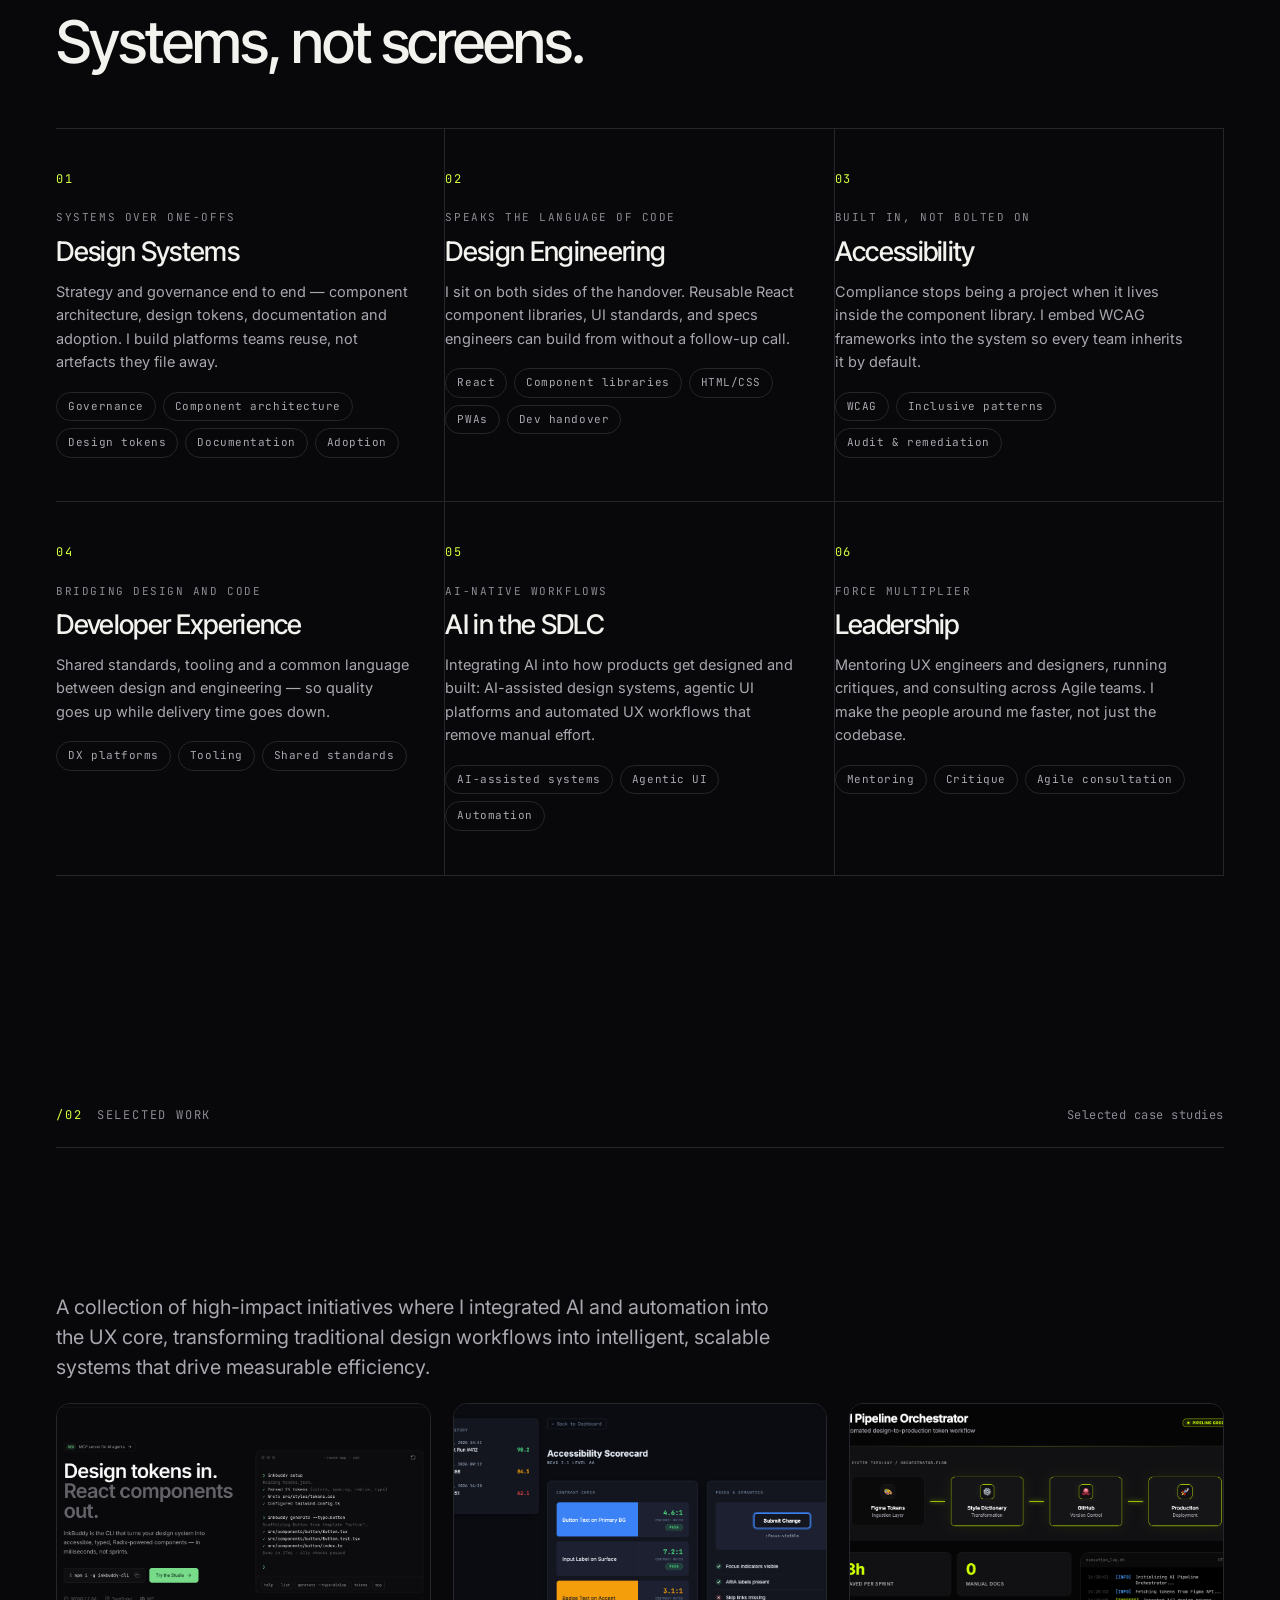
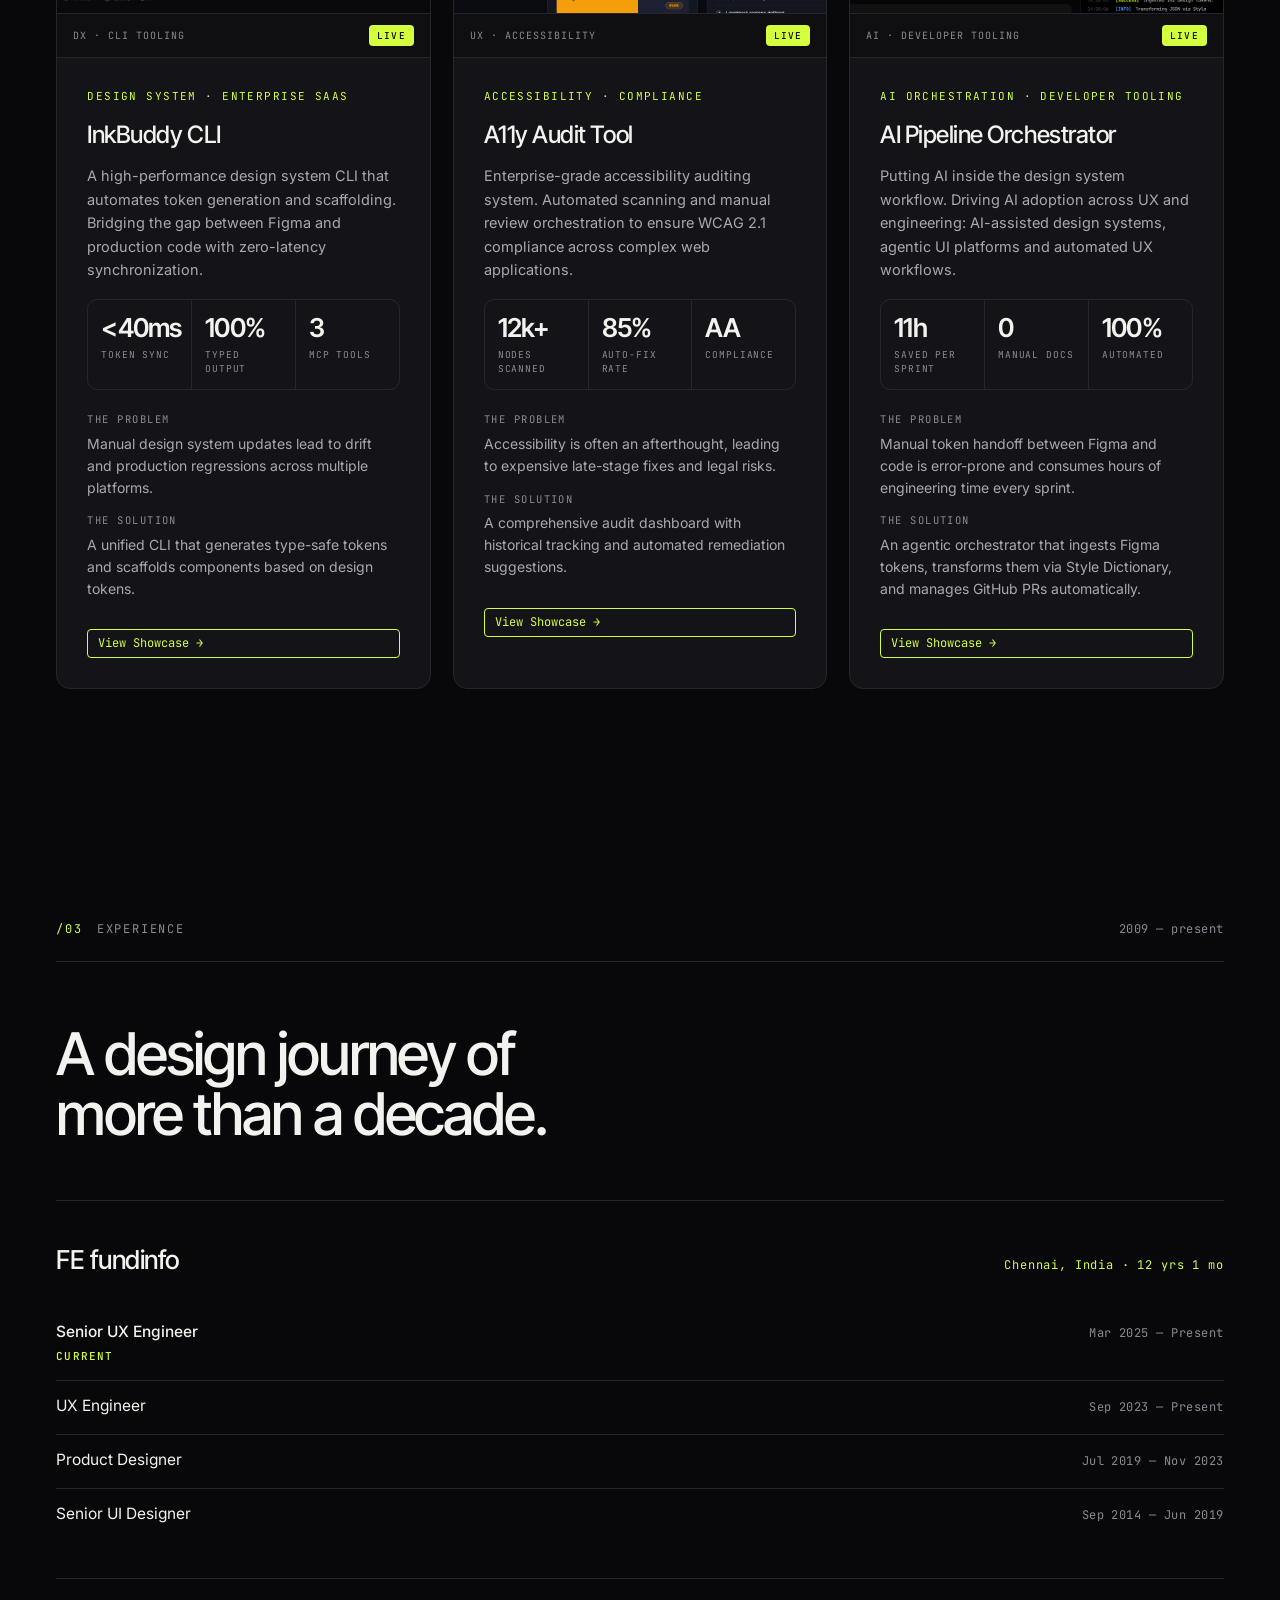
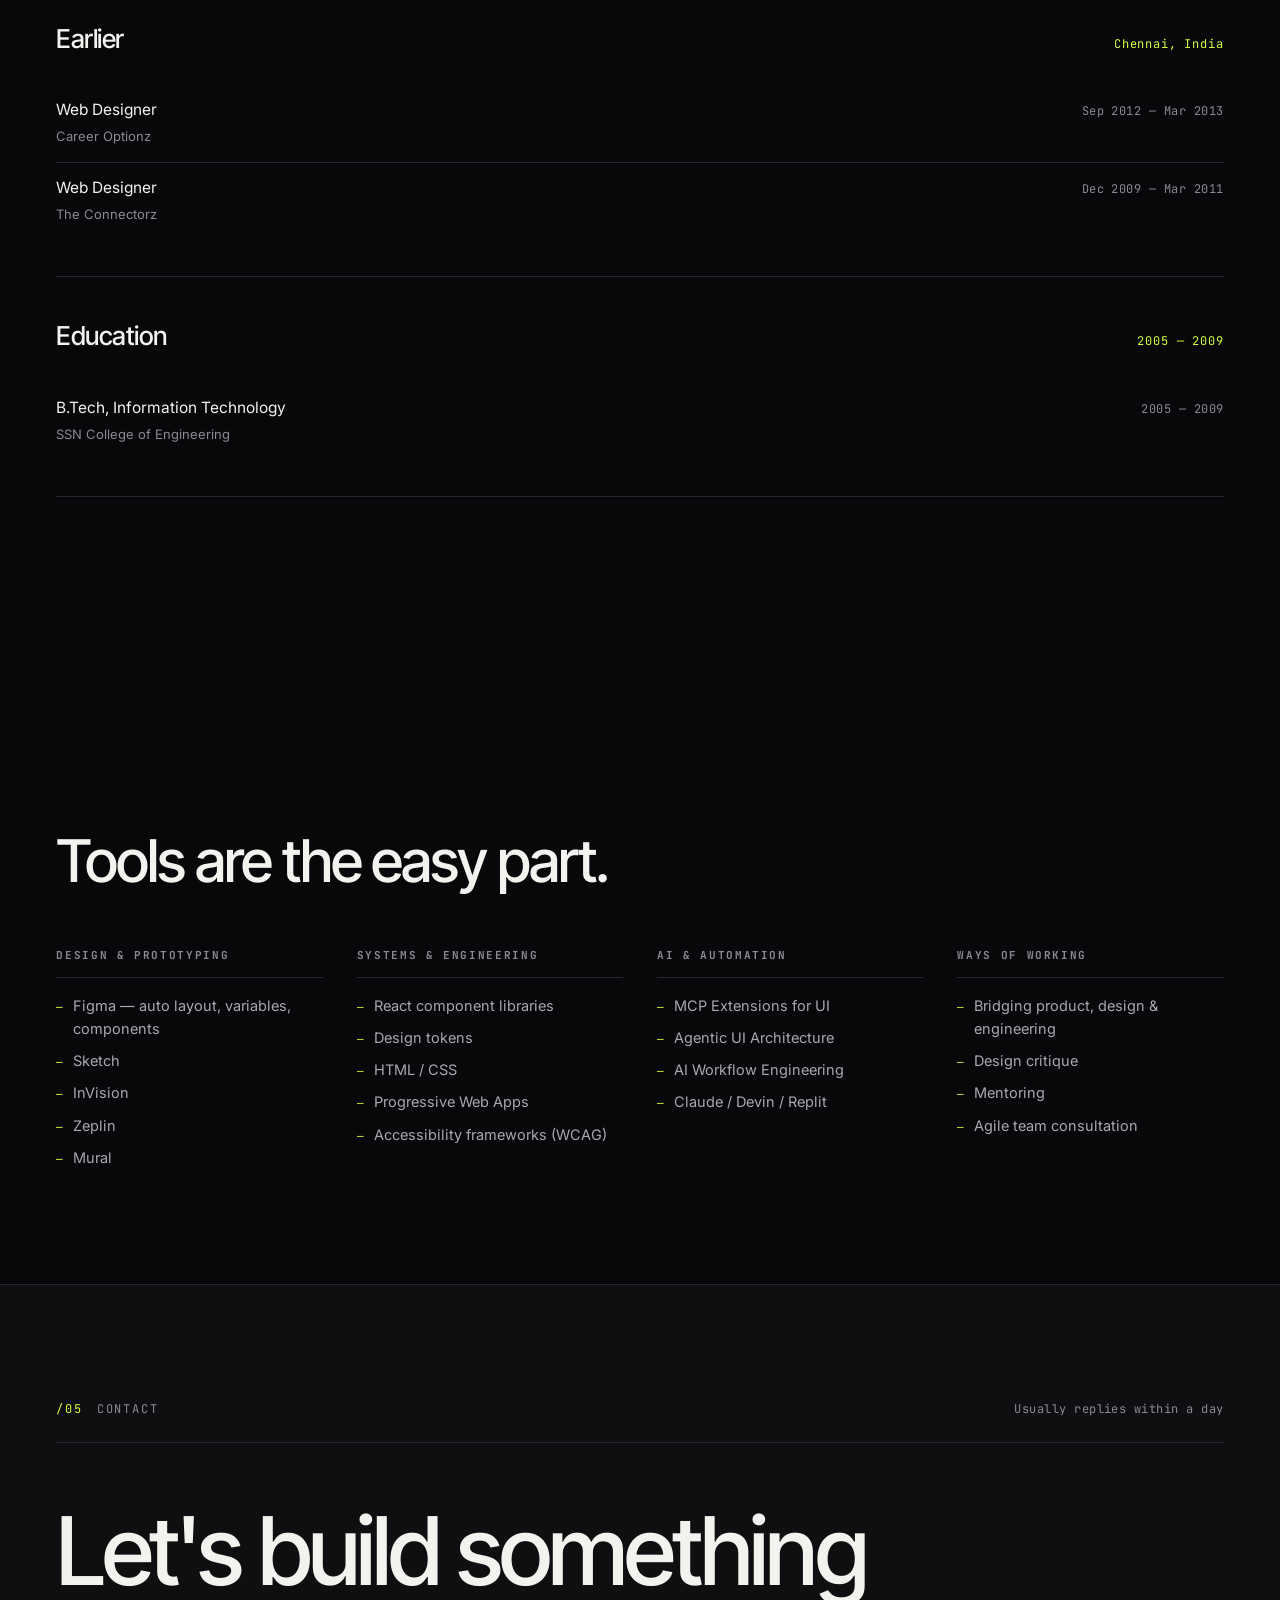
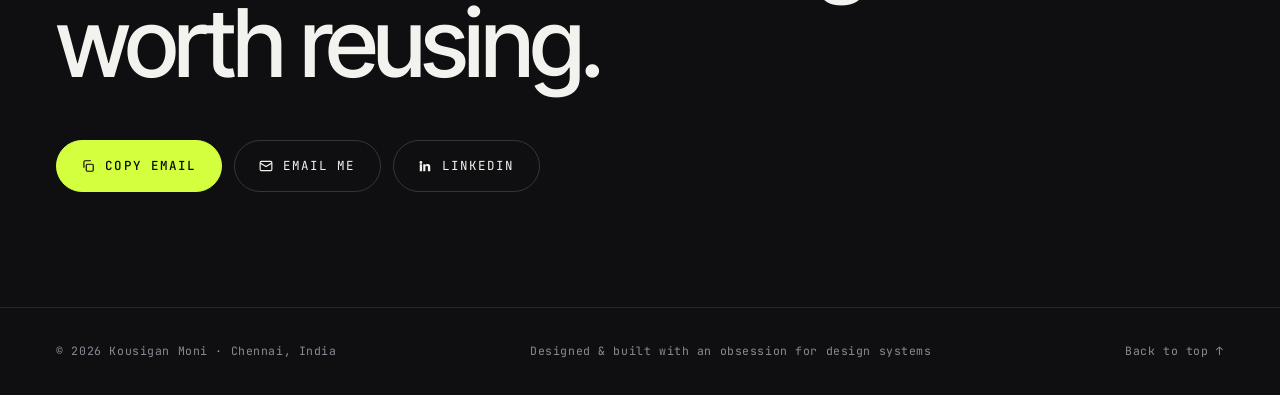
==== commit bf857ac4: "chore: unpublish Pushpalata school ERP card + case study until the app ships" ====
--- a/index.html
+++ b/index.html
@@ -815,28 +815,6 @@
             <a href="https://ai-pipeline.inkstellar.in/" class="case-card-link" target="_blank" rel="noopener" style="display:inline-block;margin-top:15px;font-family:var(--mono);font-size:12px;color:var(--accent);text-decoration:none;border:1px solid var(--accent);padding:4px 10px;border-radius:4px;">View Showcase →</a>
           </div>
         </article>
-
-        <article class="card rv">
-          <figure class="shot">
-            <div style="aspect-ratio:16/9;background:var(--bg-2);display:flex;align-items:center;justify-content:center;color:var(--fg-3);font-family:var(--mono);font-size:12px;">School Management App</div>
-            <figcaption><span>Full-Stack · EdTech</span><span class="badge">Case Study</span></figcaption>
-          </figure>
-          <div class="card-body">
-            <span class="kicker">Enterprise SaaS · School ERP</span>
-            <h3>Pushpalata Vidya Mandir</h3>
-            <p>A full-stack school management app for admissions, attendance, fees, exams and communication. Four role-aware portals sharing one academic data model.</p>
-            <ul class="metrics">
-              <li><b>80+</b><span>Screens</span></li>
-              <li><b>4</b><span>Portals</span></li>
-              <li><b>20+</b><span>Modules</span></li>
-            </ul>
-            <dl>
-              <div><dt>The Problem</dt><dd>Every module had its own idea of the school: implicit academic structure, fees as status not ledger, and no shared data model.</dd></div>
-              <div><dt>The Solution</dt><dd>One academic data model with four role-aware shells (admin, teacher, parent, student) and OpenUI dashboards.</dd></div>
-            </dl>
-            <a href="/case-study/" class="case-card-link" target="_blank" rel="noopener" style="display:inline-block;margin-top:15px;font-family:var(--mono);font-size:12px;color:var(--accent);text-decoration:none;border:1px solid var(--accent);padding:4px 10px;border-radius:4px;">Read Case Study →</a>
-          </div>
-        </article>
       </div>
     </div>
   </section>
